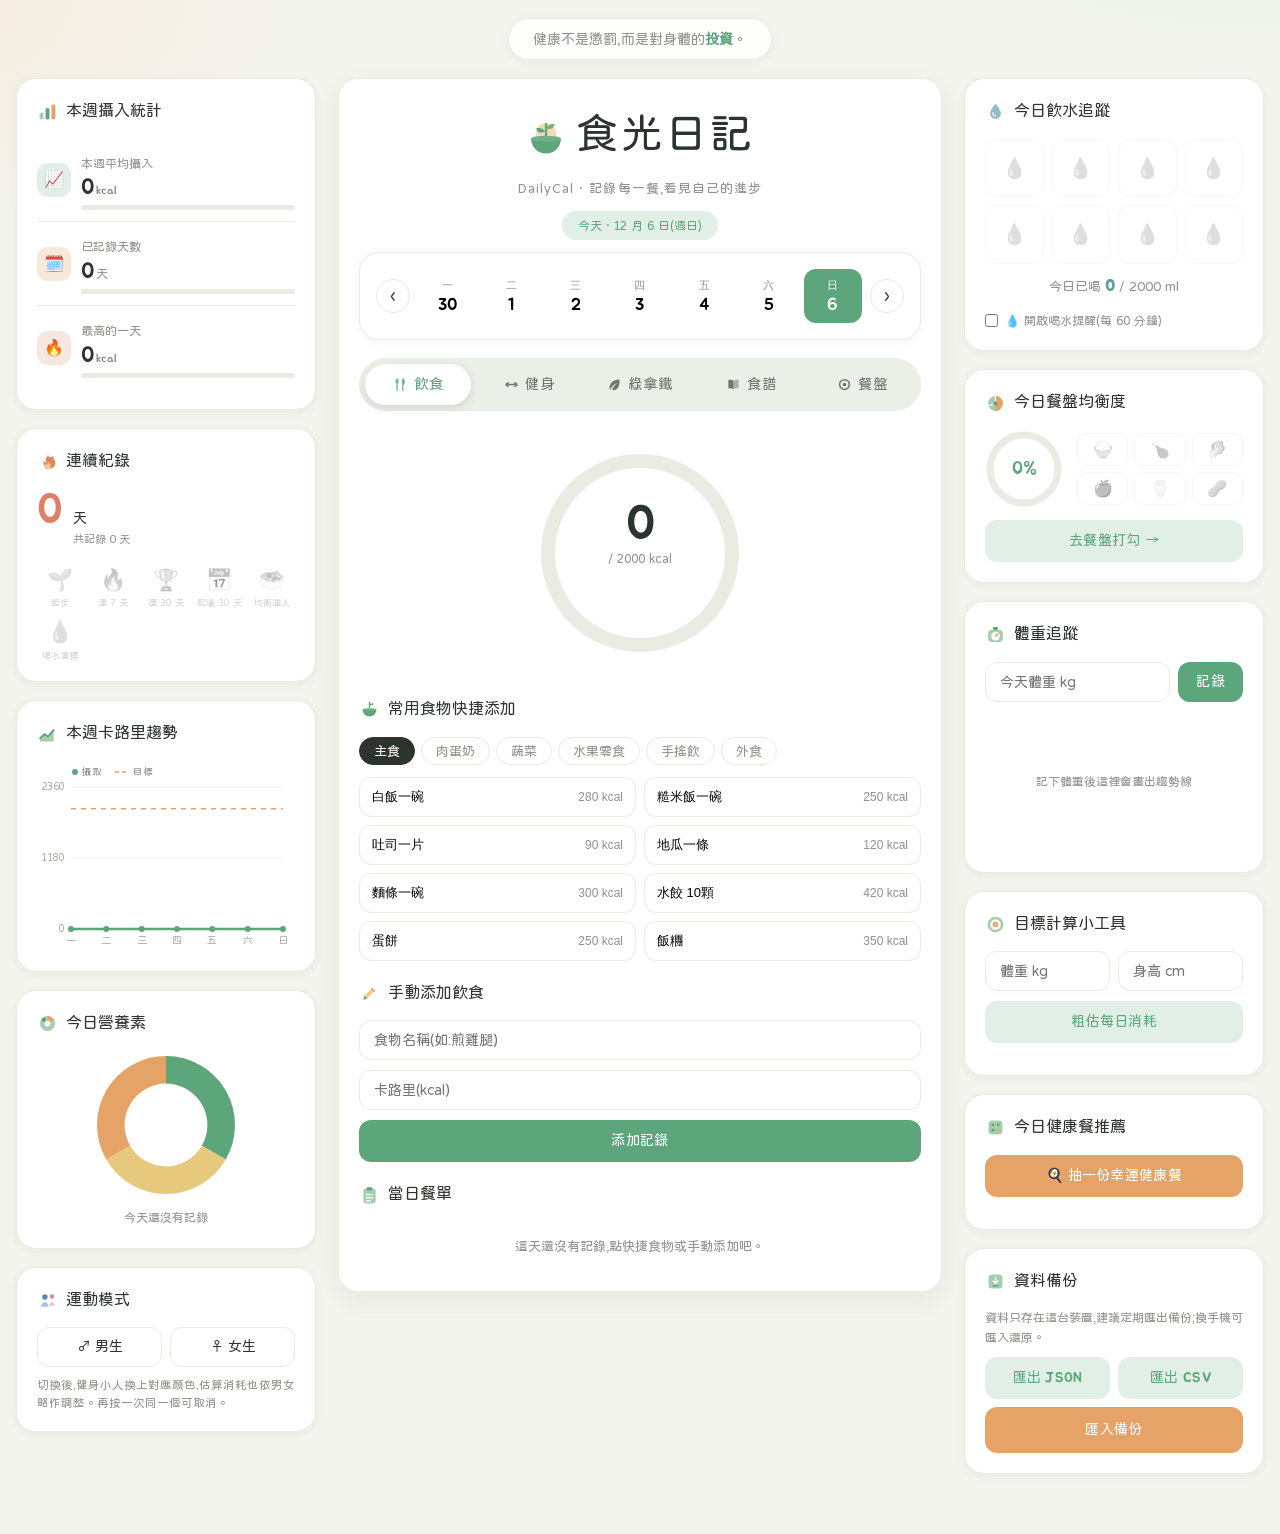
==== index.html @ 798e4b7e "Update index.html" ====
<!DOCTYPE html>
<html lang="zh-Hant">
<head>
<meta charset="UTF-8">
<meta name="viewport" content="width=device-width, initial-scale=1.0">
<title>食光日記 · DailyCal</title>
<meta name="theme-color" content="#5DA67C">
<meta name="apple-mobile-web-app-capable" content="yes">
<meta name="apple-mobile-web-app-status-bar-style" content="default">
<meta name="apple-mobile-web-app-title" content="食光日記">
<link rel="apple-touch-icon" id="touch-icon">
<link rel="manifest" id="manifest-link">
<link rel="preconnect" href="https://fonts.googleapis.com">
<link rel="preconnect" href="https://fonts.gstatic.com" crossorigin>
<link href="https://fonts.googleapis.com/css2?family=Jua&family=Huninn&display=swap" rel="stylesheet">
<style>
:root{
  --bg:#F3F4ED;
  --surface:#FFFFFF;
  --ink:#2C342E;
  --muted:#8C948B;
  --line:#E8ECE3;
  --primary:#5DA67C;
  --primary-soft:#E2EFE7;
  --accent:#E6A368;
  --accent-soft:#F7E9D7;
  --coral:#DC8068;
  --shadow:0 8px 26px rgba(44,52,46,.06);
  --shadow-sm:0 2px 10px rgba(44,52,46,.05);
  --radius:20px;
  --num:"Jua","Huninn",ui-rounded,"PingFang TC","Microsoft JhengHei Rounded","Microsoft JhengHei",system-ui,sans-serif;
  --sans:"Huninn","Jua",system-ui,-apple-system,"PingFang TC","Microsoft JhengHei",sans-serif;
}
*{box-sizing:border-box;margin:0;padding:0}
body{
  font-family:var(--sans);color:var(--ink);line-height:1.6;min-height:100vh;
  padding:78px 16px 60px;display:flex;justify-content:center;
  background:
    radial-gradient(900px 480px at 100% -12%, #E6F0E8 0%, transparent 55%),
    radial-gradient(700px 420px at -6% 0%, #F6ECDD 0%, transparent 52%),
    var(--bg);
}
.cute-quote-box{
  position:fixed;top:18px;left:50%;transform:translateX(-50%);z-index:100;white-space:nowrap;
  background:rgba(255,255,255,.85);backdrop-filter:blur(8px);border:1px solid var(--line);
  padding:9px 24px;border-radius:999px;font-size:14px;color:var(--muted);box-shadow:var(--shadow-sm);
}
.cute-quote-box b{color:var(--primary)}

.dashboard-wrapper{display:grid;grid-template-columns:300px minmax(0,1fr) 300px;gap:22px;width:100%;max-width:1380px;align-items:start}
.side-panel{display:flex;flex-direction:column;gap:18px}
.main-panel{min-width:0}
.container,.panel-card{background:var(--surface);border:1px solid var(--line);border-radius:var(--radius);padding:20px;box-shadow:var(--shadow-sm)}
.container{box-shadow:var(--shadow)}
.panel-card h3,.container h3{font-family:var(--num);font-size:16px;font-weight:400;color:var(--ink);display:flex;align-items:center;gap:8px;margin-bottom:14px}
.ico{display:inline-flex;width:21px;height:21px;flex:0 0 auto}
.ico svg{width:100%;height:100%;display:block}

/* nav */
.app-nav{display:flex;background:#EAEFE7;padding:6px;border-radius:999px;margin-bottom:18px;gap:5px}
.nav-btn{flex:1;border:none;padding:11px 4px;font-family:var(--num);font-size:14.5px;border-radius:999px;cursor:pointer;background:transparent;color:#6E776C;transition:.2s;display:flex;align-items:center;justify-content:center;gap:6px}
.nav-btn svg{width:15px;height:15px;flex:0 0 auto}
.nav-btn.active{background:var(--surface);color:var(--primary);box-shadow:0 3px 10px rgba(44,52,46,.12)}
.tab-pane{display:none}
.tab-pane.active{display:block;animation:pop .25s ease}

/* header */
.head{text-align:center;padding:4px 0 12px}
.head h1{font-family:var(--num);font-weight:400;font-size:42px;letter-spacing:.06em;color:var(--ink);display:flex;align-items:center;justify-content:center;gap:9px}
.head h1 .logo{width:42px;height:42px;flex:0 0 auto;margin-top:-2px}
.head .brand-sub{color:var(--muted);font-size:13px;letter-spacing:.08em;margin-top:8px}
.head .sel{display:inline-block;margin-top:12px;font-size:12px;color:var(--primary);background:var(--primary-soft);padding:5px 16px;border-radius:999px}

/* calendar */
.cal{display:flex;align-items:center;gap:8px}
.cal .arrow{width:34px;height:34px;border-radius:50%;border:1px solid var(--line);background:var(--surface);color:var(--ink);font-size:16px;cursor:pointer;display:grid;place-items:center;font-family:var(--num);transition:.15s}
.cal .arrow:hover{background:var(--primary-soft);border-color:var(--primary-soft)}
.cal-card{background:var(--surface);border:1px solid var(--line);border-radius:var(--radius);padding:16px;box-shadow:var(--shadow-sm);margin-bottom:18px}
.days{flex:1;display:grid;grid-template-columns:repeat(7,1fr);gap:6px}
.day{border:1px solid transparent;background:transparent;border-radius:12px;padding:8px 2px 7px;text-align:center;cursor:pointer;position:relative;transition:.15s}
.day:hover{background:var(--bg)}
.day .wk{font-size:11px;color:var(--muted)}
.day .dt{font-family:var(--num);font-size:17px;margin-top:1px}
.day.today .dt{color:var(--accent)}
.day.sel{background:var(--primary)}
.day.sel .wk,.day.sel .dt{color:#fff}
.day .dot{position:absolute;left:50%;bottom:4px;transform:translateX(-50%);width:4px;height:4px;border-radius:50%;background:var(--accent)}
.day.sel .dot{background:#fff}

/* ring */
.ring-card{display:flex;flex-direction:column;align-items:center;padding:14px 0}
.ring{position:relative;width:220px;height:220px}
.ring svg{transform:rotate(-90deg)}
.ring .track{fill:none;stroke:var(--line);stroke-width:14}
.ring .bar{fill:none;stroke:var(--primary);stroke-width:14;stroke-linecap:round;transition:stroke-dashoffset .7s cubic-bezier(.22,1,.36,1),stroke .4s}
.ring .center{position:absolute;inset:0;display:flex;flex-direction:column;align-items:center;justify-content:center}
.ring .num{font-family:var(--num);font-size:48px;line-height:1}
.ring .of{font-size:12px;color:var(--muted)}
.ring .over{font-size:12px;color:var(--coral);margin-top:3px;min-height:16px}

/* quick add */
.tabs{display:flex;gap:6px;margin-bottom:12px;flex-wrap:wrap}
.tab{border:1px solid var(--line);background:var(--surface);border-radius:999px;padding:6px 14px;font-size:13px;color:var(--muted);cursor:pointer;font-family:var(--sans);transition:.15s}
.tab.active{background:var(--ink);border-color:var(--ink);color:#fff}
.pool{display:grid;grid-template-columns:repeat(2,1fr);gap:8px}
.chip{border:1px solid var(--line);background:#fff;border-radius:12px;padding:10px 12px;text-align:left;cursor:pointer;display:flex;justify-content:space-between;align-items:center;transition:.15s}
.chip:hover{border-color:var(--primary);background:var(--primary-soft)}
.chip .nm{font-size:13px}
.chip .kc{font-size:12px;color:var(--muted)}

/* inputs / buttons */
.field{margin-bottom:10px}
input,.fancy-select{width:100%;border:1px solid var(--line);border-radius:12px;padding:11px 14px;font-size:14px;color:var(--ink);background:#fff;outline:none;font-family:var(--sans);transition:.15s}
input:focus,.fancy-select:focus{border-color:var(--primary);box-shadow:0 0 0 3px var(--primary-soft)}
.btn{width:100%;border:none;border-radius:12px;padding:12px;font-family:var(--num);font-size:14px;cursor:pointer;color:#fff;background:var(--primary);transition:.15s;letter-spacing:.02em}
.btn svg{width:15px;height:15px;vertical-align:-2px;margin-right:3px}
.btn:hover{filter:brightness(1.04)}
.btn:active{transform:translateY(1px)}
.btn.accent{background:var(--accent)}
.btn.ghost{background:var(--primary-soft);color:var(--primary)}

/* list */
.list{list-style:none;display:flex;flex-direction:column;gap:8px}
.list li{display:flex;align-items:center;gap:10px;background:#fff;border:1px solid var(--line);border-radius:12px;padding:10px 12px;animation:pop .25s ease}
.list .li-name{font-size:14px}
.list .li-cal{font-size:13px;color:var(--muted);margin-left:auto;font-family:var(--num)}
.list .del{border:none;background:none;color:#C7CEC6;cursor:pointer;font-size:18px;width:24px;height:24px;border-radius:6px;transition:.15s}
.list .del:hover{color:var(--coral);background:#F6E7E1}
.empty{color:var(--muted);font-size:13px;text-align:center;padding:14px 4px}

/* stats (lively) */
.stat{display:flex;align-items:center;gap:10px;padding:11px 0;border-bottom:1px solid var(--line)}
.stat:last-child{border-bottom:none}
.stat .stat-ic{width:34px;height:34px;border-radius:11px;display:grid;place-items:center;font-size:16px;flex:0 0 auto}
.stat .stat-body{flex:1;min-width:0}
.stat .t{font-size:12px;color:var(--muted)}
.stat .v{font-family:var(--num);font-size:22px;display:block;line-height:1.1}
.stat .v small{font-size:12px;color:var(--muted);margin-left:2px}
.stat .bar{height:5px;border-radius:999px;background:var(--line);margin-top:6px;overflow:hidden}
.stat .bar i{display:block;height:100%;width:0;border-radius:999px;transition:width .8s cubic-bezier(.22,1,.36,1)}
.chart-box{position:relative;height:190px}
.chart-box .cv{display:block}
.cv-empty{display:flex;align-items:center;justify-content:center;height:100%;color:var(--muted);font-size:12px;text-align:center;padding:0 10px}

/* water */
.water{display:grid;grid-template-columns:repeat(4,1fr);gap:8px;margin-bottom:10px}
.cup{position:relative;aspect-ratio:1;border:1px solid var(--line);border-radius:12px;background:#fff;display:grid;place-items:center;font-size:20px;cursor:pointer;filter:grayscale(1) opacity(.4);transition:.15s}
.cup.full{filter:none;background:#EAF4F4;border-color:#C8E0E0}
.water-status{font-size:13px;color:var(--muted);text-align:center}
.water-status b{font-family:var(--num);font-size:16px;color:#5FA0A0}

/* tools result */
.row2{display:grid;grid-template-columns:1fr 1fr;gap:8px;margin-bottom:10px}
.result{margin-top:12px;font-size:13px;color:var(--ink);background:var(--bg);border-radius:12px;padding:0;overflow:hidden;max-height:0;transition:max-height .3s ease,padding .3s ease;line-height:1.7}
.result.show{padding:13px 15px;max-height:320px}
.result .big{font-family:var(--num);font-size:24px;color:var(--primary)}
.result .sub{color:var(--muted);font-size:12px;margin:4px 0 10px}
.result .meal{font-family:var(--num);font-size:16px;margin-bottom:2px}

.toast{position:fixed;left:50%;bottom:24px;transform:translateX(-50%) translateY(20px);background:var(--ink);color:#fff;padding:11px 22px;border-radius:999px;font-size:13px;box-shadow:var(--shadow);opacity:0;pointer-events:none;transition:.3s;z-index:200}
.toast.show{opacity:1;transform:translateX(-50%) translateY(0)}

.sub-feature-card{padding:6px 4px}
.sub-feature-card>.f-head{text-align:center;margin-bottom:16px}
.feature-icon-wrapper{width:54px;height:54px;border-radius:16px;background:var(--primary-soft);display:grid;place-items:center;font-size:22px;margin:0 auto 12px;color:var(--primary)}
.feature-icon-wrapper svg{width:32px;height:32px;display:block}
.sub-feature-card h3{font-family:var(--num);font-size:18px;justify-content:center}
.sub-feature-card .desc{font-size:13px;color:var(--muted);margin:6px 0 0;line-height:1.6}
.select-group{text-align:left;margin-bottom:12px}
.select-group label{font-size:12px;color:var(--ink);display:block;margin-bottom:6px}

/* water splash */
.splash{position:absolute;left:50%;top:50%;pointer-events:none;z-index:5}
.splash .drop{position:absolute;left:0;top:0;width:7px;height:7px;border-radius:50% 50% 50% 0;background:#7FC4D6;transform:translate(-50%,-50%) rotate(45deg);animation:dropFly .55s ease-out forwards}
.splash .ripple{position:absolute;left:0;top:0;width:12px;height:12px;border:2px solid #9AD3E0;border-radius:50%;transform:translate(-50%,-50%);animation:rippleOut .5s ease-out forwards}
@keyframes dropFly{0%{opacity:1;transform:translate(-50%,-50%) translate(0,0) scale(1) rotate(45deg)}100%{opacity:0;transform:translate(-50%,-50%) translate(var(--dx),var(--dy)) scale(.3) rotate(45deg)}}
@keyframes rippleOut{0%{opacity:.85;transform:translate(-50%,-50%) scale(.4)}100%{opacity:0;transform:translate(-50%,-50%) scale(2.8)}}

/* recipe */
.recipe-detail{background:var(--bg);border-radius:14px;padding:14px 16px;margin-top:8px;text-align:left;animation:pop .25s ease}
.recipe-detail .r-top{display:flex;align-items:center;gap:12px;margin-bottom:6px}
.recipe-detail .r-emoji{font-size:30px}
.recipe-detail .r-name{font-family:var(--num);font-size:17px}
.recipe-detail .r-kcal{font-size:12px;color:var(--muted)}
.recipe-detail h4{font-size:12px;color:var(--muted);margin:12px 0 6px}
.recipe-detail ul.ing{list-style:none;display:flex;flex-wrap:wrap;gap:6px}
.recipe-detail ul.ing li{background:var(--surface);border:1px solid var(--line);border-radius:999px;padding:4px 11px;font-size:12px}
.recipe-detail ol{margin:0;padding-left:18px;font-size:13px;line-height:1.75}
.recipe-detail ol li{margin-bottom:2px}

/* healthy plate */
.plate-wrap{display:flex;flex-direction:column;align-items:center;gap:8px;margin:2px 0 16px}
.plate-svg{width:270px;max-width:82%;height:auto;filter:drop-shadow(0 8px 18px rgba(44,52,46,.1))}
.plate-svg .slice{stroke:#fff;stroke-width:2}
.plate-svg .slice-label{font-family:var(--sans);font-size:9px;fill:#fff;font-weight:700;text-anchor:middle}
.plate-side{display:flex;gap:10px;justify-content:center;flex-wrap:wrap}
.plate-side .ps{display:flex;align-items:center;gap:6px;background:var(--bg);border-radius:999px;padding:6px 14px;font-size:12px;color:var(--muted)}
.portion-grid{display:grid;grid-template-columns:repeat(2,1fr);gap:10px;margin-top:4px}
.portion{display:flex;gap:10px;align-items:flex-start;background:var(--surface);border:1px solid var(--line);border-radius:14px;padding:11px 12px;text-align:left}
.portion .pe{font-size:22px;flex:0 0 auto;line-height:1.2}
.portion .pn{font-family:var(--num);font-size:14px}
.portion .ph{font-size:12px;color:var(--muted);margin-top:1px}
.plate-check{margin-top:18px;background:var(--primary-soft);border-radius:16px;padding:16px}
.pc-head{display:flex;align-items:center;justify-content:space-between;margin-bottom:11px}
.pc-title{font-family:var(--num);font-size:15px;color:var(--ink)}
.pc-score{font-family:var(--num);font-size:14px;color:var(--primary)}
.pc-grid{display:flex;flex-wrap:wrap;gap:8px}
.pc-chip{border:1px solid var(--line);background:var(--surface);border-radius:999px;padding:7px 13px;font-size:13px;cursor:pointer;transition:.15s}
.pc-chip.on{background:var(--primary);border-color:var(--primary);color:#fff}
.pc-bar{height:8px;border-radius:999px;background:rgba(255,255,255,.65);margin-top:12px;overflow:hidden}
.pc-bar i{display:block;height:100%;width:0;background:var(--primary);border-radius:999px;transition:width .5s cubic-bezier(.22,1,.36,1)}
/* mini plate widget (right column) */
.mini-plate{display:flex;align-items:center;gap:14px}
.mini-ring{position:relative;width:78px;height:78px;flex:0 0 auto}
.mini-ring svg{transform:rotate(-90deg)}
.mp-track{fill:none;stroke:var(--line);stroke-width:7}
.mp-bar{fill:none;stroke:var(--primary);stroke-width:7;stroke-linecap:round;transition:stroke-dashoffset .5s cubic-bezier(.22,1,.36,1)}
.mp-center{position:absolute;inset:0;display:grid;place-items:center;font-family:var(--num);font-size:18px;color:var(--primary)}
.mini-dots{display:grid;grid-template-columns:repeat(3,1fr);gap:6px;flex:1}
.mp-dot{border:1px solid var(--line);background:var(--surface);border-radius:10px;padding:6px 0;font-size:16px;cursor:pointer;transition:.15s;filter:grayscale(1) opacity(.45);text-align:center}
.mp-dot.on{filter:none;background:var(--primary-soft);border-color:var(--primary-soft)}
.mp-dot:hover{border-color:var(--primary)}

/* streak / badges */
.streak-row{display:flex;align-items:baseline;gap:10px;margin-bottom:14px}
.streak-num{font-family:var(--num);font-size:42px;color:var(--coral);line-height:1}
.streak-label{font-size:14px;color:var(--ink)}
.streak-label small{display:block;font-size:11px;color:var(--muted);margin-top:2px}
.badges{display:flex;flex-wrap:wrap;gap:6px;justify-content:space-between}
.badge{display:flex;flex-direction:column;align-items:center;gap:2px;width:46px;text-align:center;filter:grayscale(1) opacity(.4);transition:.2s}
.badge.on{filter:none}
.badge .be{font-size:21px}
.badge .bl{font-size:9px;color:var(--muted);line-height:1.2}
/* macros + weight legends */
.macro-legend{font-size:12px;color:var(--muted);text-align:center;margin-top:8px}
.remind{display:flex;align-items:center;gap:7px;font-size:12px;color:var(--muted);margin-top:12px;cursor:pointer}
.remind input{width:auto;margin:0}
.weight-row{display:flex;gap:8px}
.weight-row input{flex:1}
/* backup */
.backup-note{font-size:12px;color:var(--muted);line-height:1.6;margin-bottom:10px}
.backup-btns{display:grid;grid-template-columns:1fr 1fr;gap:8px}

/* ===== blender ===== */
.blender-stage{display:flex;justify-content:center;margin:10px 0 24px}
.blender{width:172px;position:relative}
.blender-lid{width:108px;height:16px;background:linear-gradient(180deg,#6E8C78,#5E7A68);margin:0 auto;border-radius:9px 9px 0 0}
.blender-cup{width:124px;height:152px;background:linear-gradient(110deg,rgba(255,255,255,.5),rgba(231,237,232,.28) 40%);border:3px solid #AFC2B3;border-top:none;margin:0 auto;border-radius:6px 6px 22px 22px;position:relative;overflow:hidden;box-shadow:inset 0 0 14px rgba(255,255,255,.4)}
.juice-fluid{position:absolute;bottom:0;left:0;width:100%;height:0;background-color:#8BC34A;background-image:linear-gradient(180deg,rgba(255,255,255,.32),rgba(255,255,255,0) 34%);transition:height .6s cubic-bezier(.18,.89,.32,1.28),background-color .5s,filter .4s}
.fruits{position:absolute;inset:0;pointer-events:none}
.fly-fruit{position:absolute;left:50%;top:55%;font-size:25px;transform:translate(-50%,-50%);animation:flyAround .55s infinite linear;animation-delay:calc(var(--i)*.08s)}
.blender-blade{position:absolute;bottom:12px;left:50%;transform:translateX(-50%);width:60px;height:5px;background:#AEB6BD;border-radius:3px;box-shadow:0 -7px 0 -2px #C2C9CF,0 7px 0 -2px #C2C9CF}
.blender-base{width:146px;height:64px;background:linear-gradient(180deg,#B2C7B8,#94AC9A);margin:2px auto 0;border-radius:13px 13px 26px 26px;position:relative;box-shadow:0 7px 14px rgba(95,120,105,.28)}
.blender-btn{width:20px;height:20px;background:var(--coral);border-radius:50%;position:absolute;top:20px;left:50%;transform:translateX(-50%);border:3px solid #fff}
.blender.working{animation:blendShake .09s infinite alternate}
.blender.working .blender-blade{animation:spinBlade .08s infinite linear}
.blender.working .juice-fluid{animation:liquidWave .2s infinite alternate}
@keyframes blendShake{from{transform:translate(1.5px,1px) rotate(0)}to{transform:translate(-1.5px,-1px) rotate(.8deg)}}
@keyframes spinBlade{from{transform:translateX(-50%) rotate(0)}to{transform:translateX(-50%) rotate(360deg)}}
@keyframes liquidWave{from{border-radius:42% 58% 40% 60%/50%}to{border-radius:58% 42% 60% 40%/50%}}
@keyframes flyAround{0%{transform:translate(-50%,-50%) rotate(0)}25%{transform:translate(-130%,-55%) rotate(120deg)}50%{transform:translate(55%,5%) rotate(220deg)}75%{transform:translate(-25%,45%) rotate(300deg)}100%{transform:translate(-50%,-50%) rotate(360deg)}}

.blender.working .blender-cup{box-shadow:0 0 0 4px rgba(141,195,75,.22)}
.bubble{position:absolute;bottom:4px;width:9px;height:9px;background:rgba(255,255,255,.55);border-radius:50%;pointer-events:none;animation:bubbleUp .9s ease-in infinite}
@keyframes bubbleUp{0%{transform:translateY(0) scale(.5);opacity:0}30%{opacity:.9}100%{transform:translateY(-110px) scale(1);opacity:0}}
.cup-shine{position:absolute;top:0;left:14%;width:20px;height:100%;background:linear-gradient(120deg,rgba(255,255,255,.55),rgba(255,255,255,0));border-radius:0 0 40% 40%;transform:skewX(-8deg);pointer-events:none}
.finish-glow{position:absolute;left:50%;top:48%;width:92px;height:92px;transform:translate(-50%,-50%);border-radius:50%;background:radial-gradient(circle,rgba(141,195,75,.5),rgba(141,195,75,0) 68%);pointer-events:none;animation:finishGlow .9s ease-out forwards}
@keyframes finishGlow{0%{transform:translate(-50%,-50%) scale(.35);opacity:0}30%{opacity:1}100%{transform:translate(-50%,-50%) scale(1.9);opacity:0}}
.juice-fluid.settle{animation:juiceSettle .9s ease}
@keyframes juiceSettle{0%{filter:brightness(1)}40%{filter:brightness(1.16) saturate(1.1)}100%{filter:brightness(1)}}
/* served juice cup (after blending) */
.served-cup{display:none;position:relative;width:140px;margin:0 auto}
.sc-rim{width:110px;height:11px;margin:0 auto -3px;background:linear-gradient(180deg,#E2EAE3,#CBD7CD);border-radius:7px;position:relative;z-index:2}
.sc-glass{width:100px;height:140px;margin:0 auto;position:relative;border:3px solid #C2D0C4;border-top:none;border-radius:6px 6px 30px 30px;background:linear-gradient(110deg,rgba(255,255,255,.5),rgba(231,237,232,.22) 45%);overflow:hidden;box-shadow:inset 0 0 16px rgba(255,255,255,.45),0 8px 14px rgba(95,120,105,.12)}
.sc-juice{position:absolute;bottom:0;left:0;width:100%;height:0;background-color:#8BC34A;background-image:linear-gradient(180deg,rgba(255,255,255,.32),rgba(255,255,255,0) 32%);box-shadow:inset 0 5px 0 -2px rgba(255,255,255,.35);transition:height .75s cubic-bezier(.18,.89,.32,1.28)}
.sc-shine{position:absolute;top:0;left:16%;width:15px;height:100%;background:linear-gradient(120deg,rgba(255,255,255,.6),rgba(255,255,255,0));transform:skewX(-8deg);pointer-events:none;z-index:3}
.sc-shadow{width:104px;height:13px;margin:8px auto 0;background:radial-gradient(ellipse,rgba(95,120,105,.28),rgba(95,120,105,0) 70%);border-radius:50%}
.sc-foam{position:absolute;top:-3px;left:0;width:100%;height:7px;background:rgba(255,255,255,.4);border-radius:50%;filter:blur(.3px)}
.sc-foam::before,.sc-foam::after{content:"";position:absolute;top:-2px;background:rgba(255,255,255,.6);border-radius:50%}
.sc-foam::before{left:24%;width:5px;height:5px}
.sc-foam::after{right:28%;width:4px;height:4px}
.sc-drops{position:absolute;inset:0;pointer-events:none;z-index:2}
.sc-drops i{position:absolute;background:rgba(255,255,255,.42);border-radius:50% 50% 50% 50%/40% 40% 60% 60%;box-shadow:inset 0 -1px 1px rgba(255,255,255,.65),0 0 1px rgba(255,255,255,.4)}
.served-cup.pour-in{animation:cupRise .5s ease}
@keyframes cupRise{0%{transform:translateY(10px) scale(.95);opacity:0}100%{transform:translateY(0) scale(1);opacity:1}}
.sc-logo{position:absolute;left:50%;top:48%;transform:translate(-50%,-50%);width:32px;height:32px;opacity:.5;z-index:3;pointer-events:none}
.recipe-line{display:inline-block;font-size:13px;color:var(--ink);background:var(--primary-soft);border-radius:999px;padding:7px 14px;margin-bottom:10px;line-height:1.5}
/* 7-11 style smoothie machine */
.machine{position:relative;width:172px;margin:0 auto;padding-bottom:2px}
.m-head{height:34px;background:linear-gradient(180deg,#F4F6F2,#E5E9E3);border-radius:16px 16px 4px 4px;box-shadow:inset 0 2px 0 rgba(255,255,255,.85);position:relative}
.m-head::after{content:"";position:absolute;left:50%;bottom:7px;transform:translateX(-50%);width:48px;height:5px;background:#CFD6CE;border-radius:3px}
.m-cavity{position:relative;margin:0 12px;height:122px;background:linear-gradient(180deg,#DEE3DD,#CFD5CE);box-shadow:inset 0 6px 12px rgba(0,0,0,.12);display:flex;justify-content:center;align-items:flex-end;overflow:hidden}
.m-cup{width:90px;height:106px;margin-bottom:6px;position:relative;border:2px solid rgba(255,255,255,.7);border-top:none;border-radius:5px 5px 16px 16px;background:linear-gradient(110deg,rgba(255,255,255,.55),rgba(255,255,255,.18) 45%);overflow:hidden;box-shadow:inset 0 0 12px rgba(255,255,255,.4)}
.m-smoothie{position:absolute;bottom:0;left:0;width:100%;height:0;background-color:#9ec24f;background-image:linear-gradient(180deg,rgba(255,255,255,.3),rgba(255,255,255,0) 32%);transition:height .6s cubic-bezier(.18,.89,.32,1.28),background-color .5s}
.m-chunks{position:absolute;inset:0;transition:opacity .5s}
.chunk{position:absolute}
.chunk svg{width:100%;height:100%;display:block;filter:drop-shadow(0 1px 1.5px rgba(0,0,0,.14))}
.m-cup-shine{position:absolute;top:0;left:16%;width:14px;height:100%;background:linear-gradient(120deg,rgba(255,255,255,.55),rgba(255,255,255,0));transform:skewX(-8deg);pointer-events:none}
.m-arm{position:absolute;top:6px;left:50%;transform:translateX(-50%);z-index:4;transition:transform .45s cubic-bezier(.5,0,.5,1)}
.m-shaft{width:7px;height:28px;background:linear-gradient(90deg,#9aa3a9,#cdd4d8,#9aa3a9);border-radius:4px;margin:0 auto}
.m-blade{width:30px;height:4px;background:#AEB6BD;border-radius:3px;margin:-1px auto 0;box-shadow:0 -5px 0 -1px #C2C9CF,0 5px 0 -1px #C2C9CF}
.machine.running .m-arm{transform:translateX(-50%) translateY(38px)}
.machine.running .m-blade{animation:spinBlade .08s linear infinite}
.machine.running .m-cup{animation:cupJitter .09s infinite alternate}
.machine.running .chunk{animation:chunkShake .12s infinite alternate}
@keyframes cupJitter{from{transform:translate(1.4px,0)}to{transform:translate(-1.4px,0)}}
@keyframes chunkShake{from{transform:rotate(var(--r)) translateY(0)}to{transform:rotate(var(--r)) translateY(-3px)}}
.m-panel{display:flex;align-items:center;justify-content:center;gap:7px;margin:7px auto 0;width:74px;height:22px;background:linear-gradient(180deg,#EBEFE9,#DBE0DA);border-radius:8px;box-shadow:inset 0 1px 0 rgba(255,255,255,.7)}
.m-led{width:8px;height:8px;border-radius:50%;background:#C0C8C0;transition:.2s}
.machine.running .m-led{background:#5DA67C;box-shadow:0 0 7px #5DA67C}
.m-ok{font-family:var(--num);font-size:12px;color:#7E877E}

/* ===== fitness ===== */
.ex-grid{display:grid;grid-template-columns:repeat(3,1fr);gap:14px;margin-top:6px}
.ex-card{background:var(--surface);border:1px solid var(--line);border-radius:18px;padding:12px 8px;text-align:center;box-shadow:var(--shadow-sm)}
.ex-svg{width:90px;height:98px;margin:0 auto 4px;display:block;overflow:visible}
.fig2 polyline,.fig2 line{fill:none;stroke:var(--primary);stroke-width:6;stroke-linecap:round;stroke-linejoin:round}
.fig2 .head{fill:var(--primary-soft);stroke:var(--primary);stroke-width:5}
.ex-name{font-family:var(--num);font-size:14px}
.ex-target{font-size:11px;color:var(--muted);margin-top:1px}

/* timer */
.timer-card{margin-top:18px;text-align:center;background:var(--primary-soft);border-radius:18px;padding:18px;transition:background .35s}
.timer-card.work{background:#E3F0E6}
.timer-card.rest{background:#FBEEDD}
.timer-phase{font-size:12px;color:var(--muted);letter-spacing:.12em;font-weight:600}
.timer-disp{font-family:var(--num);font-size:42px;color:var(--primary);letter-spacing:.04em;line-height:1.1}
.timer-card.work .timer-disp{color:#3C8C5C}
.timer-card.rest .timer-disp{color:#CC8A3A}
.timer-now{font-family:var(--num);font-size:16px;color:var(--ink);margin-top:2px;min-height:22px}
.timer-rounds{display:flex;align-items:center;justify-content:center;gap:6px;margin-top:12px;font-size:12px;color:var(--muted)}
.rbtn{font-family:var(--num);width:30px;height:30px;border-radius:9px;border:1px solid var(--line);background:var(--surface);color:var(--ink);cursor:pointer;font-size:14px}
.rbtn.active{background:var(--primary);color:#fff;border-color:var(--primary)}
.timer-controls{display:grid;grid-template-columns:2fr 1fr;gap:8px;margin-top:12px}
.timer-progress{height:6px;border-radius:999px;background:rgba(0,0,0,.08);margin-top:13px;overflow:hidden}
.timer-bar{height:100%;width:0;background:var(--primary);border-radius:999px;transition:width .25s linear}
.timer-note{font-size:12px;color:var(--muted);margin-top:10px}
.ex-card{transition:transform .2s,box-shadow .2s,opacity .2s}
.ex-card.active{outline:2.5px solid var(--primary);outline-offset:1px;box-shadow:0 6px 16px rgba(93,166,124,.3);transform:translateY(-2px)}
.ex-card.rest-dim{opacity:.45}
.routine-chips{display:flex;flex-wrap:wrap;gap:8px;justify-content:center;margin:2px 0 12px}
.rchip{font-family:var(--num);font-size:13px;padding:7px 14px;border-radius:999px;border:1px solid var(--line);background:var(--surface);color:var(--muted);cursor:pointer}
.rchip.active{background:var(--primary);color:#fff;border-color:var(--primary)}
.ring .net{font-size:12px;color:var(--primary);margin-top:3px;min-height:16px;text-align:center;padding:0 8px}
.fit-log-card{margin-top:16px;background:var(--surface);border:1px solid var(--line);border-radius:18px;padding:16px}
.fit-goal{display:flex;align-items:center;gap:14px}
.fitring{position:relative;width:74px;height:74px;flex:0 0 auto}
.fitring svg{transform:rotate(-90deg)}
.fitring .ft{fill:none;stroke:var(--line);stroke-width:7}
.fitring .fb{fill:none;stroke:var(--primary);stroke-width:7;stroke-linecap:round;transition:stroke-dashoffset .7s cubic-bezier(.22,1,.36,1)}
.fitring .fc{position:absolute;inset:0;display:flex;align-items:center;justify-content:center;font-family:var(--num);font-size:18px;color:var(--primary)}
.fit-goal-txt{flex:1}
.fg-title{font-family:var(--num);font-size:14px}
.fg-sub{font-size:12.5px;color:var(--muted);margin-top:3px}
.fit-goal-edit{font-size:12px;color:var(--muted);margin-top:8px;display:flex;align-items:center;gap:5px;flex-wrap:wrap}
.gbtn{font-family:var(--num);width:26px;height:26px;border-radius:8px;border:1px solid var(--line);background:var(--surface);color:var(--ink);cursor:pointer;font-size:12.5px}
.gbtn.active{background:var(--primary);color:#fff;border-color:var(--primary)}
.fit-log-title{font-family:var(--num);font-size:13px;color:var(--muted);margin:14px 0 6px}
.fit-log{list-style:none;display:flex;flex-direction:column;gap:6px}
.fit-log li{display:flex;justify-content:space-between;gap:8px;font-size:12.5px;background:var(--primary-soft);border-radius:10px;padding:7px 11px}
.fit-log .fl-r{color:var(--muted);white-space:nowrap}
.fit-log .empty{justify-content:center;color:var(--muted);background:transparent;padding:10px}
.gender-f .fig2 polyline,.gender-f .fig2 line{stroke:#D98AA0}
.gender-f .fig2 .head{fill:#F7DCE4;stroke:#D98AA0}
.gender-m .fig2 polyline,.gender-m .fig2 line{stroke:#5B86C4}
.gender-m .fig2 .head{fill:#D7E4F5;stroke:#5B86C4}
.mode-row{display:flex;gap:8px}
.sexbtn{flex:1;font-family:var(--num);font-size:14px;padding:10px;border-radius:12px;border:1px solid var(--line);background:var(--surface);color:var(--ink);cursor:pointer}
.sexbtn.active{color:#fff;border-color:transparent}
.sexbtn.active[data-sex="m"]{background:#5B86C4}
.sexbtn.active[data-sex="f"]{background:#D98AA0}
.mode-note{font-size:11.5px;color:var(--muted);margin-top:9px;line-height:1.5}

@keyframes pop{from{opacity:0;transform:translateY(-4px)}to{opacity:1;transform:none}}
@media (max-width:1180px){
  body{padding:68px 12px 50px}
  .dashboard-wrapper{display:flex;flex-direction:column;max-width:560px}
  .main-panel{order:-1}
}
@media (max-width:560px){.ex-grid{grid-template-columns:repeat(2,1fr)}.portion-grid{grid-template-columns:1fr}.nav-btn{font-size:13.5px;padding:10px 2px;gap:0}.nav-btn svg{display:none}}
@media (prefers-reduced-motion:reduce){*{animation:none!important;transition:none!important}}
</style>
</head>
<body>
<div class="cute-quote-box">健康不是懲罰,而是對身體的<b>投資</b>。</div>

<div class="dashboard-wrapper">
  <aside class="side-panel">
    <div class="panel-card" id="p-stats">
      <h3><span class="ico"><svg viewBox="0 0 24 24"><rect x="3" y="13" width="4.5" height="8" rx="2" fill="#A7CDB0"/><rect x="9.75" y="8" width="4.5" height="13" rx="2" fill="#5DA67C"/><rect x="16.5" y="4" width="4.5" height="17" rx="2" fill="#E6A368"/></svg></span> 本週攝入統計</h3>
      <div class="stat">
        <span class="stat-ic" style="background:var(--primary-soft)">📈</span>
        <div class="stat-body"><span class="t">本週平均攝入</span><span class="v" id="s-avg">0<small>kcal</small></span><div class="bar"><i id="bar-avg" style="background:var(--primary)"></i></div></div>
      </div>
      <div class="stat">
        <span class="stat-ic" style="background:var(--accent-soft)">🗓️</span>
        <div class="stat-body"><span class="t">已記錄天數</span><span class="v" id="s-days">0<small>天</small></span><div class="bar"><i id="bar-days" style="background:var(--accent)"></i></div></div>
      </div>
      <div class="stat">
        <span class="stat-ic" style="background:#F6E7E1">🔥</span>
        <div class="stat-body"><span class="t">最高的一天</span><span class="v" id="s-max">0<small>kcal</small></span><div class="bar"><i id="bar-max" style="background:var(--coral)"></i></div></div>
      </div>
    </div>

    <div class="panel-card" id="p-streak">
      <h3><span class="ico"><svg viewBox="0 0 24 24"><path d="M12.5 2c1 3-1 4.3-2.2 6.2C9 11 11 13 11 13c-2.6 0-3.6-2-3.6-2-1 4 1.6 9 7.1 9 4 0 6.5-3 6.5-6.6 0-4-3-5.2-3-8.4 0 0-.9 2-2.4 2C12 7 12.8 4 12.5 2Z" fill="#E08A5B"/><path d="M12 21c2.4 0 3.8-1.6 3.8-3.6 0-2.3-1.9-3-2.6-4.9-1.2 1.6-2.1 2.2-2.1 3.6 0 0-1.1-.6-1.1-1.9-1 .9-1.5 2.2-1.5 3.2C8.4 19.5 9.8 21 12 21Z" fill="#F2C98E"/></svg></span> 連續紀錄</h3>
      <div class="streak-row"><span class="streak-num" id="streak-num">0</span><span class="streak-label">天<small id="streak-total">共記錄 0 天</small></span></div>
      <div class="badges" id="badges"></div>
    </div>

    <div class="panel-card" id="p-chart">
      <h3><span class="ico"><svg viewBox="0 0 24 24"><path d="M3.5 16.5l5-5 4 3 6.5-7.5V20h-15.5z" fill="#A7CDB0"/><path d="M3.5 16.5l5-5 4 3 6.5-7.5" fill="none" stroke="#5DA67C" stroke-width="2.2" stroke-linecap="round" stroke-linejoin="round"/></svg></span> 本週卡路里趨勢</h3>
      <div class="chart-box" id="cb-week"></div>
    </div>

    <div class="panel-card" id="p-macro">
      <h3><span class="ico"><svg viewBox="0 0 24 24"><circle cx="12" cy="12" r="8.5" fill="#A7CDB0"/><path d="M12 3.5a8.5 8.5 0 0 1 7.4 4.3L12 12Z" fill="#E6A368"/><path d="M12 12 4.7 8.6A8.5 8.5 0 0 1 9 4.2Z" fill="#5DA67C"/><circle cx="12" cy="12" r="3.4" fill="#FBFBF7"/></svg></span> 今日營養素</h3>
      <div class="chart-box" id="cb-macro" style="height:150px"></div>
      <div class="macro-legend" id="macro-legend">今天還沒有記錄</div>
    </div>

      <div class="panel-card" id="p-mode">
      <h3><span class="ico"><svg viewBox="0 0 24 24"><circle cx="9" cy="8" r="3.1" fill="#5B86C4"/><path d="M4.7 19c0-3 1.9-5 4.3-5s4.3 2 4.3 5Z" fill="#A9C2E6"/><circle cx="17" cy="7.4" r="2.5" fill="#D98AA0"/><path d="M13.8 18c0-2.4 1.4-4 3.2-4s3.2 1.6 3.2 4Z" fill="#EEC2CE"/></svg></span> 運動模式</h3>
      <div class="mode-row">
        <button class="sexbtn" data-sex="m">♂ 男生</button>
        <button class="sexbtn" data-sex="f">♀ 女生</button>
      </div>
      <p class="mode-note">切換後,健身小人換上對應顏色,估算消耗也依男女略作調整。再按一次同一個可取消。</p>
    </div>
</aside>

  <main class="main-panel">
    <div class="container">
      <header class="head">
        <h1 class="brand"><svg class="logo" viewBox="0 0 48 48" aria-hidden="true"><circle cx="24" cy="21" r="12" fill="#F5DBB8"/><rect x="22.7" y="9" width="2.6" height="18" rx="1.3" fill="#5DA67C"/><path d="M24 15C28 9 34 10 34 10 33 16 27 17.5 24 15Z" fill="#79B17A"/><path d="M23 18.5C18.5 13.5 13 15 13 15 13.5 20.5 19 21.5 23 18.5Z" fill="#5DA67C"/><path d="M7 27A17 17 0 0 0 41 27Z" fill="#5DA67C"/><ellipse cx="24" cy="27" rx="17" ry="3.4" fill="#6FB088"/></svg>食光日記</h1>
        <div class="brand-sub">DailyCal · 記錄每一餐,看見自己的進步</div>
        <div class="sel" id="sel-label">今天</div>
      </header>

      <section class="cal-card" id="p-cal">
        <div class="cal">
          <button class="arrow" id="prev-week">‹</button>
          <div class="days" id="days"></div>
          <button class="arrow" id="next-week">›</button>
        </div>
      </section>

      <nav class="app-nav">
        <button class="nav-btn active" onclick="switchMainTab('diet', this)"><svg viewBox="0 0 24 24" fill="currentColor"><path d="M8.2 2.5c.4 0 .7.3.7.7V8a2.2 2.2 0 0 1-1.5 2.1V21a.9.9 0 0 1-1.8 0V10.1A2.2 2.2 0 0 1 4.1 8V3.2a.7.7 0 0 1 1.4 0V7h.5V3.2a.7.7 0 0 1 1.4 0V7h.5V3.2c0-.4.2-.7.6-.7Z"/><path d="M15.6 2.5c2 0 3.1 2.6 3.1 5.6 0 2.2-.8 3.7-2.1 4.2V21a.9.9 0 0 1-1.8 0V3.4c0-.5.3-.9.8-.9Z"/></svg> 飲食</button>
        <button class="nav-btn" onclick="switchMainTab('fitness', this)"><svg viewBox="0 0 24 24" fill="currentColor"><rect x="2.4" y="9.5" width="2.6" height="5" rx="1.1"/><rect x="19" y="9.5" width="2.6" height="5" rx="1.1"/><rect x="5" y="7.8" width="2.6" height="8.4" rx="1.2"/><rect x="16.4" y="7.8" width="2.6" height="8.4" rx="1.2"/><rect x="7.4" y="10.8" width="9.2" height="2.4" rx="1.2"/></svg> 健身</button>
        <button class="nav-btn" onclick="switchMainTab('green', this)"><svg viewBox="0 0 24 24" fill="currentColor"><path d="M20 4C9 4 4 11 4 18c0 .8.1 1.5.3 2.2.6-.2 1.1-.6 1.5-1.2C7.2 15.8 10.6 11.4 17 9c-4.4 3-7.4 7-8.9 11.5.8.3 1.7.5 2.5.5 6 0 10-6 9.4-17Z"/></svg> 綠拿鐵</button>
        <button class="nav-btn" onclick="switchMainTab('recipe', this)"><svg viewBox="0 0 24 24" fill="currentColor"><path d="M12 6C10 4.6 7.2 4.1 4.7 4.3c-.5 0-.9.4-.9.9v12.1c0 .6.5 1 1.1.9 2.2-.2 5.3.3 7.1 1.7V6Z"/><path d="M12 6c2-1.4 4.8-1.9 7.3-1.7.5 0 .9.4.9.9v12.1c0 .6-.5 1-1.1.9-2.2-.2-5.3.3-7.1 1.7V6Z" opacity=".5"/></svg> 食譜</button>
        <button class="nav-btn" onclick="switchMainTab('plate', this)"><svg viewBox="0 0 24 24" fill="currentColor"><path d="M12 3a9 9 0 1 0 0 18 9 9 0 0 0 0-18Zm0 2.4A6.6 6.6 0 1 1 5.4 12 6.6 6.6 0 0 1 12 5.4Z"/><circle cx="12" cy="12" r="2.9"/></svg> 餐盤</button>
      </nav>

      <!-- DIET -->
      <div id="diet-tab" class="tab-pane active">
        <div class="ring-card" id="p-ring">
          <div class="ring">
            <svg viewBox="0 0 220 220" width="220" height="220">
              <circle class="track" cx="110" cy="110" r="92"></circle>
              <circle class="bar" id="ring-bar" cx="110" cy="110" r="92"></circle>
            </svg>
            <div class="center">
              <span class="num" id="ring-num">0</span>
              <span class="of" id="ring-of">/ 2000 kcal</span>
              <span class="over" id="ring-over"></span>
              <span class="net" id="ring-net"></span>
            </div>
          </div>
        </div>

        <div id="p-quick" style="margin-top:20px">
          <h3><span class="ico"><svg viewBox="0 0 24 24"><rect x="11.2" y="3" width="1.6" height="7.5" rx=".8" fill="#5DA67C"/><path d="M12 6.5c1.7-2.2 4.4-1.7 4.4-1.7 0 2.7-2.4 3.3-4.4 1.7Z" fill="#79B17A"/><path d="M4 12h16a8 8 0 0 1-16 0Z" fill="#5DA67C"/><ellipse cx="12" cy="12" rx="8" ry="1.5" fill="#79B17A"/></svg></span> 常用食物快捷添加</h3>
          <div class="tabs" id="tabs">
            <button class="tab active" data-cat="staple">主食</button>
            <button class="tab" data-cat="protein">肉蛋奶</button>
            <button class="tab" data-cat="veg">蔬菜</button>
            <button class="tab" data-cat="snack">水果零食</button>
            <button class="tab" data-cat="drink">手搖飲</button>
            <button class="tab" data-cat="waishi">外食</button>
          </div>
          <div class="pool" id="pool"></div>
        </div>

        <div id="p-manual" style="margin-top:20px">
          <h3><span class="ico"><svg viewBox="0 0 24 24"><path d="M5 19l1.3-4.3L15.5 5.5l3 3-9.2 9.2L5 19Z" fill="#F2C98E"/><path d="M14.5 6.5l3 3" stroke="#E6A368" stroke-width="1.6" stroke-linecap="round"/><path d="M5 19l1.3-4.3 3 3L5 19Z" fill="#5DA67C"/></svg></span> 手動添加飲食</h3>
          <div class="field"><input type="text" id="f-name" placeholder="食物名稱(如:煎雞腿)"></div>
          <div class="field"><input type="number" id="f-cal" placeholder="卡路里(kcal)" min="1"></div>
          <button class="btn" id="add-manual">添加記錄</button>
        </div>

        <div id="p-list" style="margin-top:20px">
          <h3><span class="ico"><svg viewBox="0 0 24 24"><rect x="5" y="4" width="14" height="17" rx="3.2" fill="#A7CDB0"/><rect x="8.6" y="2.6" width="6.8" height="3.6" rx="1.6" fill="#5DA67C"/><path d="M8.5 11h7M8.5 14.5h7M8.5 18h4.5" stroke="#FBFBF7" stroke-width="1.6" stroke-linecap="round"/></svg></span> 當日餐單</h3>
          <ul class="list" id="list"></ul>
        </div>
      </div>

      <!-- FITNESS -->
      <div id="fitness-tab" class="tab-pane">
        <div class="sub-feature-card">
          <div class="f-head">
            <div class="feature-icon-wrapper"><svg viewBox="0 0 24 24"><rect x="3" y="9.5" width="3" height="5" rx="1.3" fill="#5DA67C"/><rect x="18" y="9.5" width="3" height="5" rx="1.3" fill="#5DA67C"/><rect x="5.5" y="7.5" width="3.2" height="9" rx="1.5" fill="#E6A368"/><rect x="15.3" y="7.5" width="3.2" height="9" rx="1.5" fill="#E6A368"/><rect x="8.5" y="10.7" width="7" height="2.6" rx="1.3" fill="#79B17A"/></svg></div>
            <h3>居家燃脂・基礎動作</h3>
            <p class="desc">跟著下面的小人示範做。按開始後,計時器會自動帶你輪流完成每個動作,並標示「現在做哪個」、安排休息與進度,結束還會估算消耗熱量。</p>
          </div>

          <div class="routine-chips" id="routine-chips">
            <button class="rchip active" data-rt="0">全身燃脂</button>
            <button class="rchip" data-rt="1">核心強化</button>
            <button class="rchip" data-rt="2">臀腿雕塑</button>
            <button class="rchip" data-rt="3">伸展放鬆</button>
          </div>
          <div class="ex-grid" id="ex-grid"></div>

          <div class="timer-card" id="timer-card">
            <div class="timer-phase" id="timer-phase">準備開始</div>
            <div class="timer-disp" id="timer-disp">00:30</div>
            <div class="timer-now" id="timer-now">按下開始,跟著動作做</div>
            <div class="timer-rounds">
              <span>輪數</span>
              <button class="rbtn" data-r="3">3</button>
              <button class="rbtn active" data-r="4">4</button>
              <button class="rbtn" data-r="5">5</button>
            </div>
            <div class="timer-controls">
              <button class="btn accent" id="timer-toggle">▶ 開始訓練</button>
              <button class="btn ghost" id="timer-reset">重設</button>
            </div>
            <div class="timer-progress"><div class="timer-bar" id="timer-bar"></div></div>
            <p class="timer-note" id="timer-note">每動作 30 秒、休息 15 秒,共 4 輪 ≈ 18 分鐘</p>
          </div>
          <div class="fit-log-card">
            <div class="fit-goal">
              <div class="fitring">
                <svg viewBox="0 0 74 74"><circle class="ft" cx="37" cy="37" r="32"/><circle class="fb" id="fit-ring-bar" cx="37" cy="37" r="32"/></svg>
                <div class="fc"><b id="fit-ring-pct">0</b></div>
              </div>
              <div class="fit-goal-txt">
                <div class="fg-title">本週運動目標</div>
                <div class="fg-sub">已完成 <b id="fit-week-count">0</b> / <span id="fit-goal-n">4</span> 次 · 消耗 <b id="fit-week-kcal">0</b> kcal</div>
                <div class="fit-goal-edit">每週目標
                  <button class="gbtn" data-g="3">3</button>
                  <button class="gbtn active" data-g="4">4</button>
                  <button class="gbtn" data-g="5">5</button> 次
                </div>
              </div>
            </div>
            <div class="fit-log-title">最近訓練</div>
            <ul class="fit-log" id="fit-log"></ul>
          </div>
        </div>
      </div>

      <!-- GREEN LATTE -->
      <div id="green-tab" class="tab-pane">
        <div class="sub-feature-card">
          <div class="f-head">
            <div class="feature-icon-wrapper"><svg viewBox="0 0 24 24"><rect x="13.4" y="2.8" width="2" height="9" rx="1" transform="rotate(20 14.4 7)" fill="#E6A368"/><path d="M11 6.6C8.9 4 5.3 4.7 5.3 4.7 5.6 8 8.5 8.8 11 6.6Z" fill="#79B17A"/><path d="M6.8 7.5h10.4l-1.3 13.1a1.7 1.7 0 0 1-1.7 1.5h-4.4a1.7 1.7 0 0 1-1.7-1.5L6.8 7.5Z" fill="#A7CDB0"/><path d="M7.2 11h9.6l-1 9.6a1.7 1.7 0 0 1-1.7 1.5h-4.2a1.7 1.7 0 0 1-1.7-1.5L7.2 11Z" fill="#5DA67C"/></svg></div>
            <h3>綠拿鐵熱量計算機</h3>
            <p class="desc">選好食材,放進冰沙機按 OK 現打成冰沙,算出這杯的總熱量。</p>
          </div>

          <div class="blender-stage">
            <div class="machine" id="smoothie-machine">
              <div class="m-head"></div>
              <div class="m-arm" id="m-arm"><div class="m-shaft"></div><div class="m-blade"></div></div>
              <div class="m-cavity">
                <div class="m-cup">
                  <div class="m-smoothie" id="m-smoothie"></div>
                  <div class="m-chunks" id="m-chunks"></div>
                  <div class="m-cup-shine"></div>
                </div>
              </div>
              <div class="m-panel"><span class="m-led" id="m-led"></span><span class="m-ok">OK</span></div>
            </div>
            <div class="served-cup" id="served-cup">
              <div class="sc-rim"></div>
              <div class="sc-glass"><div class="sc-juice" id="sc-juice"><div class="sc-foam"></div></div><div class="sc-drops"><i style="left:22%;top:40%;width:6px;height:8px"></i><i style="left:70%;top:32%;width:5px;height:7px"></i><i style="left:58%;top:56%;width:7px;height:9px"></i><i style="left:30%;top:64%;width:5px;height:6px"></i><i style="left:78%;top:70%;width:4px;height:6px"></i></div><div class="sc-shine"></div><svg class="sc-logo" viewBox="0 0 48 48"><rect x="22.7" y="14" width="2.6" height="16" rx="1.3" fill="#fff"/><path d="M24 19C28 13 34 14 34 14 33 20 27 21.5 24 19Z" fill="#fff"/><path d="M23 22.5C18.5 17.5 13 19 13 19 13.5 24.5 19 25.5 23 22.5Z" fill="#fff"/></svg></div>
              <div class="sc-shadow"></div>
            </div>
          </div>

          <div class="select-group">
            <label>🥬 蔬菜基底</label>
            <select id="green-veg" class="fancy-select">
              <option value="35" data-color="#4F7C3A" data-icon="leaf">有機菠菜 (35 kcal)</option>
              <option value="40" data-color="#5A8B3E" data-icon="leaf">嫩地瓜葉 (40 kcal)</option>
              <option value="30" data-color="#6FA84B" data-icon="leaf">青江菜 (30 kcal)</option>
              <option value="45" data-color="#3E6B33" data-icon="leaf">羽衣甘藍 (45 kcal)</option>
              <option value="30" data-color="#62994A" data-icon="leaf">日本小松菜 (30 kcal)</option>
              <option value="15" data-color="#8FBF6A" data-icon="celery">西洋芹 (15 kcal)</option>
              <option value="15" data-color="#9CCB6E" data-icon="cucumber">小黃瓜 (15 kcal)</option>
              <option value="43" data-color="#9C3D5A" data-icon="beet">甜菜根 (43 kcal)</option>
            </select>
          </div>
          <div class="select-group">
            <label>🍎 水果風味</label>
            <select id="green-fruit" class="fancy-select">
              <option value="90" data-color="#E2C84B" data-emoji="🍎" data-icon="apple">富士蘋果 (90 kcal)</option>
              <option value="100" data-color="#F2D86B" data-emoji="🍌" data-icon="banana">熟香蕉 (100 kcal)</option>
              <option value="60" data-color="#BFD98A" data-emoji="🫒" data-icon="guava">台灣芭樂 (60 kcal)</option>
              <option value="60" data-color="#8FB84A" data-emoji="🥝" data-icon="kiwi">奇異果 (60 kcal)</option>
              <option value="80" data-color="#F0C84A" data-emoji="🍍" data-icon="pineapple">鳳梨 (80 kcal)</option>
              <option value="70" data-color="#6B5B95" data-emoji="🫐" data-icon="blueberry">藍莓 (70 kcal)</option>
              <option value="70" data-color="#C44D7A" data-emoji="🐉" data-icon="dragonfruit">火龍果 (70 kcal)</option>
              <option value="62" data-color="#F0A741" data-emoji="🍊" data-icon="orange">柳橙 (62 kcal)</option>
              <option value="100" data-color="#F2B33D" data-emoji="🥭" data-icon="mango">芒果 (100 kcal)</option>
              <option value="160" data-color="#A9C46A" data-emoji="🥑" data-icon="avocado">酪梨 (160 kcal)</option>
            </select>
          </div>
          <div class="select-group">
            <label>🥛 液體調和</label>
            <select id="green-liquid" class="fancy-select">
              <option value="130" data-color="#F2EAD6">高纖無糖豆漿 (130 kcal)</option>
              <option value="180" data-color="#FBF7EE">低脂鮮乳 (180 kcal)</option>
              <option value="0" data-color="#EAF6F2">純淨水/椰子水 (0 kcal)</option>
              <option value="60" data-color="#F0E6D2">無糖杏仁奶 (60 kcal)</option>
              <option value="120" data-color="#EFE2C9">燕麥奶 (120 kcal)</option>
              <option value="150" data-color="#FBFAF4">無糖優格 (150 kcal)</option>
            </select>
          </div>
          <button class="btn" onclick="calculateGreenSmoothie()"><svg viewBox="0 0 24 24" fill="currentColor"><path d="M6.5 7h11l-1.2 12.2a2 2 0 0 1-2 1.8h-3.6a2 2 0 0 1-2-1.8L6.5 7Z"/><rect x="5.5" y="4.5" width="13" height="2.6" rx="1.3"/></svg> 放入機器・按 OK 現打冰沙!</button>
          <div id="green-result" class="result"></div>
        </div>
      </div>

      <!-- RECIPE -->
      <div id="recipe-tab" class="tab-pane">
        <div class="sub-feature-card">
          <div class="f-head">
            <div class="feature-icon-wrapper"><svg viewBox="0 0 24 24"><rect x="17.5" y="11.6" width="6" height="2.8" rx="1.4" fill="#5DA67C"/><ellipse cx="11" cy="13" rx="7.8" ry="6.8" fill="#A7CDB0"/><ellipse cx="11" cy="13" rx="5.4" ry="4.6" fill="#FBFBF7"/><circle cx="11" cy="13" r="2.4" fill="#E6A368"/></svg></div>
            <h3>健康烹飪食譜</h3>
            <p class="desc">從下拉選單挑一道菜,看食材與做法,一鍵把熱量加入今日餐單。</p>
          </div>
          <div class="select-group">
            <label>🍽️ 選擇食譜</label>
            <select id="recipe-select" class="fancy-select"></select>
          </div>
          <div id="recipe-card"></div>
        </div>
      </div>

      <!-- PLATE -->
      <div id="plate-tab" class="tab-pane">
        <div class="sub-feature-card">
          <div class="f-head">
            <div class="feature-icon-wrapper"><svg viewBox="0 0 24 24"><circle cx="12" cy="12" r="9" fill="#A7CDB0"/><path d="M12 3a9 9 0 0 1 0 18Z" fill="#E6A368"/><path d="M12 3v9M12 12 4.1 14.5" stroke="#FBFBF7" stroke-width="1.5" stroke-linecap="round"/><circle cx="12" cy="12" r="2.6" fill="#5DA67C"/></svg></div>
            <h3>我的健康餐盤</h3>
            <p class="desc">一餐這樣配最均衡:半盤蔬菜水果、¼ 全榖雜糧、¼ 豆魚蛋肉,搭一杯奶與一茶匙堅果。用「手」就能抓份量。</p>
          </div>

          <div class="plate-wrap">
            <svg class="plate-svg" viewBox="0 0 220 220">
              <circle cx="110" cy="110" r="100" fill="#fff" stroke="#E8ECE3" stroke-width="6"/>
              <path class="slice" d="M110,110 L110,18 A92,92 0 0 1 197.5,138.4 Z" fill="#79B17A"/>
              <path class="slice" d="M110,110 L197.5,138.4 A92,92 0 0 1 110,202 Z" fill="#E89B7B"/>
              <path class="slice" d="M110,110 L110,202 A92,92 0 0 1 18,110 Z" fill="#E7C97D"/>
              <path class="slice" d="M110,110 L18,110 A92,92 0 0 1 110,18 Z" fill="#C98E6E"/>
              <text x="152" y="74" font-size="16" text-anchor="middle">🥬</text>
              <text class="slice-label" x="152" y="90">蔬菜</text>
              <text x="140" y="146" font-size="16" text-anchor="middle">🍎</text>
              <text class="slice-label" x="140" y="162">水果</text>
              <text x="72" y="141" font-size="16" text-anchor="middle">🍚</text>
              <text class="slice-label" x="72" y="157">全榖雜糧</text>
              <text x="72" y="67" font-size="16" text-anchor="middle">🍗</text>
              <text class="slice-label" x="72" y="83">豆魚蛋肉</text>
            </svg>
            <div class="plate-side">
              <span class="ps">🥛 一杯乳品</span>
              <span class="ps">🥜 一茶匙堅果好油</span>
            </div>
          </div>

          <div class="portion-grid">
            <div class="portion"><span class="pe">🍚</span><div><div class="pn">全榖雜糧</div><div class="ph">跟蔬菜一樣多</div></div></div>
            <div class="portion"><span class="pe">🍗</span><div><div class="pn">豆魚蛋肉</div><div class="ph">一個掌心大、約手掌厚</div></div></div>
            <div class="portion"><span class="pe">🥬</span><div><div class="pn">蔬菜</div><div class="ph">比水果多一點,煮熟約 1 拳頭</div></div></div>
            <div class="portion"><span class="pe">🍎</span><div><div class="pn">水果</div><div class="ph">一個拳頭大</div></div></div>
            <div class="portion"><span class="pe">🥛</span><div><div class="pn">乳品</div><div class="ph">早晚各一杯(約 240ml)</div></div></div>
            <div class="portion"><span class="pe">🥜</span><div><div class="pn">堅果好油</div><div class="ph">一茶匙(約大拇指節)</div></div></div>
          </div>

          <div class="plate-check">
            <div class="pc-head">
              <span class="pc-title">今天均衡了嗎?</span>
              <span class="pc-score" id="pc-score">0/6 · 0%</span>
            </div>
            <div class="pc-grid" id="pc-grid"></div>
            <div class="pc-bar"><i id="pc-bar-i"></i></div>
          </div>
        </div>
      </div>
    </div>
  </main>

  <aside class="side-panel side-right">
    <div class="panel-card" id="p-water">
      <h3><span class="ico"><svg viewBox="0 0 24 24"><path d="M12 3c4.2 5.2 6.2 8.3 6.2 11.2a6.2 6.2 0 0 1-12.4 0C5.8 11.3 7.8 8.2 12 3Z" fill="#8FBEC4"/><path d="M9 13.4c0 2 1.4 3.4 3 3.7" fill="none" stroke="#E8F1F2" stroke-width="1.6" stroke-linecap="round"/></svg></span> 今日飲水追蹤</h3>
      <div class="water" id="water"></div>
      <div class="water-status">今日已喝 <b id="water-ml">0</b> / 2000 ml</div>
      <label class="remind"><input type="checkbox" id="remind-toggle"> 💧 開啟喝水提醒(每 60 分鐘)</label>
    </div>
    <div class="panel-card" id="p-plate-mini">
      <h3><span class="ico"><svg viewBox="0 0 24 24"><circle cx="12" cy="12" r="8.5" fill="#A7CDB0"/><path d="M12 3.5a8.5 8.5 0 0 1 0 17Z" fill="#E6A368"/><path d="M12 3.6V12M12 12 4.6 14.2" stroke="#FBFBF7" stroke-width="1.4" stroke-linecap="round"/><circle cx="12" cy="12" r="2.4" fill="#5DA67C"/></svg></span> 今日餐盤均衡度</h3>
      <div class="mini-plate">
        <div class="mini-ring">
          <svg viewBox="0 0 78 78"><circle class="mp-track" cx="39" cy="39" r="34"></circle><circle class="mp-bar" id="mp-bar" cx="39" cy="39" r="34"></circle></svg>
          <div class="mp-center" id="mp-pct">0%</div>
        </div>
        <div class="mini-dots" id="mp-dots"></div>
      </div>
      <button class="btn ghost" id="mp-goto" style="margin-top:12px">去餐盤打勾 →</button>
    </div>

    <div class="panel-card" id="p-weight">
      <h3><span class="ico"><svg viewBox="0 0 24 24"><rect x="3.5" y="6.5" width="17" height="14" rx="4.5" fill="#A7CDB0"/><rect x="9" y="3.5" width="6" height="3.4" rx="1.7" fill="#5DA67C"/><circle cx="12" cy="13.8" r="5" fill="#FBFBF7"/><path d="M12 13.8l2.7-2.3" stroke="#E6A368" stroke-width="1.7" stroke-linecap="round"/></svg></span> 體重追蹤</h3>
      <div class="weight-row">
        <input type="number" id="w-input" placeholder="今天體重 kg" step="0.1" min="1">
        <button class="btn" id="w-save" style="width:auto;padding:11px 18px">記錄</button>
      </div>
      <div class="chart-box" id="cb-weight" style="height:140px;margin-top:10px"></div>
    </div>

    <div class="panel-card" id="p-tdee">
      <h3><span class="ico"><svg viewBox="0 0 24 24"><circle cx="12" cy="12" r="9" fill="#A7CDB0"/><circle cx="12" cy="12" r="6" fill="#FBFBF7"/><circle cx="12" cy="12" r="3.2" fill="#E6A368"/><circle cx="12" cy="12" r="1" fill="#fff"/></svg></span> 目標計算小工具</h3>
      <div class="row2">
        <input type="number" id="t-weight" placeholder="體重 kg" min="1">
        <input type="number" id="t-height" placeholder="身高 cm" min="1">
      </div>
      <button class="btn ghost" id="calc-tdee">粗估每日消耗</button>
      <div class="result" id="tdee-result"></div>
    </div>

    <div class="panel-card" id="p-lucky">
      <h3><span class="ico"><svg viewBox="0 0 24 24"><rect x="4" y="4" width="16" height="16" rx="4.5" fill="#A7CDB0"/><circle cx="9" cy="9" r="1.6" fill="#5DA67C"/><circle cx="15" cy="9" r="1.6" fill="#5DA67C"/><circle cx="9" cy="15" r="1.6" fill="#5DA67C"/><circle cx="15" cy="15" r="1.6" fill="#E6A368"/></svg></span> 今日健康餐推薦</h3>
      <button class="btn accent" id="lucky-btn">🍳 抽一份幸運健康餐</button>
      <div class="result" id="lucky-result"></div>
    </div>

    <div class="panel-card" id="p-backup">
      <h3><span class="ico"><svg viewBox="0 0 24 24"><rect x="4" y="4" width="16" height="16" rx="4" fill="#A7CDB0"/><path d="M12 8v6m0 0-2.6-2.6M12 14l2.6-2.6" stroke="#FBFBF7" stroke-width="1.8" stroke-linecap="round" stroke-linejoin="round"/><rect x="8.4" y="16.4" width="7.2" height="1.7" rx=".85" fill="#5DA67C"/></svg></span> 資料備份</h3>
      <p class="backup-note">資料只存在這台裝置,建議定期匯出備份;換手機可匯入還原。</p>
      <div class="backup-btns">
        <button class="btn ghost" id="exp-json">匯出 JSON</button>
        <button class="btn ghost" id="exp-csv">匯出 CSV</button>
      </div>
      <label class="btn accent" for="import-file" style="margin-top:8px;display:block;text-align:center">匯入備份<input type="file" id="import-file" accept="application/json" hidden></label>
    </div>
  </aside>
</div>

<div class="toast" id="toast"></div>

<script>
(function(){
  "use strict";
  const KEY="dailycal_v1";
  const WEEKDAYS=["一","二","三","四","五","六","日"];
  const FOODS={
    staple:[["白飯一碗",280,5,62,0.5],["糙米飯一碗",250,5,52,2],["吐司一片",90,3,15,1.5],["地瓜一條",120,2,28,0.2],["麵條一碗",300,10,58,3],["水餃 10顆",420,18,45,18],["蛋餅",250,9,25,12],["飯糰",350,8,60,8]],
    protein:[["煎雞腿",250,22,0,18],["滷雞腿",230,23,2,14],["水煮蛋",75,6,0.5,5],["荷包蛋",110,7,0.5,9],["鮭魚一片",200,22,0,12],["雞胸肉",165,31,0,3.6],["牛奶一杯",130,8,12,5],["無糖豆漿",80,7,3,4]],
    veg:[["燙青菜",50,3,6,1],["生菜沙拉",60,2,5,3],["番茄",30,1.5,6,0.3],["花椰菜",40,3,7,0.4],["玉米一根",90,3,19,1.2],["菇類",35,3,5,0.4],["海帶",25,1.5,5,0.2],["味噌湯",60,4,6,2]],
    snack:[["蘋果",95,0.5,25,0.3],["香蕉",105,1.3,27,0.4],["芭樂",70,2.6,14,1],["珍珠奶茶",500,6,90,12],["洋芋片(小)",150,2,15,10],["黑巧克力",150,2,15,10],["餅乾兩片",100,1.5,14,4.5],["無糖優格",90,9,12,1]],
    drink:[["珍珠奶茶(全糖)",550,6,95,14],["微糖珍奶",430,6,72,12],["黑糖珍珠鮮奶",520,9,76,16],["鮮奶茶(無糖)",200,7,16,11],["紅茶拿鐵",300,7,40,12],["芋頭鮮奶",470,8,72,15],["奶蓋綠茶",330,4,46,14],["四季春(無糖)",10,0,2,0],["多多綠",260,1,64,0],["檸檬綠茶",185,0,46,0],["百香果綠茶",215,0,53,0],["冬瓜茶",235,0,59,0],["仙草凍奶茶",400,6,72,10],["抹茶拿鐵",350,8,48,13],["波霸奶茶",580,6,100,15],["布丁奶茶",520,7,85,15],["梅子綠茶",210,0,52,0],["阿華田巧克力",430,8,70,12],["鮮百香QQ綠",285,0,70,0],["燕麥奶茶",420,8,64,13],["椰果奶茶",450,6,78,12],["蜂蜜檸檬",200,0,50,0],["烏龍鮮奶茶",280,7,30,13],["冰淇淋紅茶",330,4,58,9]],
    waishi:[["滷肉飯",480,14,60,18],["雞腿便當",800,35,90,30],["排骨便當",850,30,95,35],["牛肉麵",650,35,70,22],["炸雞排",550,28,35,32],["鹽酥雞(一份)",500,25,30,30],["蚵仔煎",450,14,50,20],["大腸麵線",350,12,55,8],["滷味(一份)",400,25,30,18],["臭豆腐",420,14,38,24],["肉圓",420,10,55,16],["控肉飯",600,18,65,28],["鹹水雞(一份)",300,28,12,14],["陽春麵",350,10,60,7],["乾麵",420,12,62,12],["餛飩湯",200,12,18,8],["蔥油餅",350,6,40,18],["胡椒餅",380,14,38,18],["燒餅油條",450,11,48,23],["關東煮(3樣)",200,12,20,7],["蝦仁炒飯",650,18,85,22],["麻辣燙(一份)",500,22,40,26],["鍋貼 10顆",520,18,48,28],["小籠包 8顆",480,18,46,24]]
  };
  const LUCKY=[
    {m:"雞胸肉 + 糙米飯 + 燙青菜",c:480},{m:"鮭魚 + 地瓜 + 花椰菜",c:520},
    {m:"滷雞腿 + 白飯 + 生菜沙拉",c:600},{m:"無糖豆漿 + 全麥吐司 + 水煮蛋",c:360},
    {m:"番茄牛肉湯 + 糙米飯",c:540},{m:"希臘優格 + 香蕉 + 堅果",c:340}
  ];

  let data=load();
  let selected=new Date();
  let weekStart=startOfWeek(new Date());
  let curCat="staple";
  const $=id=>document.getElementById(id);

  function load(){
    try{const raw=localStorage.getItem(KEY);
      if(raw){const d=JSON.parse(raw);d.records=d.records||{};d.water=d.water||{};d.goal=d.goal||2000;d.plate=d.plate||{};d.weights=d.weights||{};d.settings=d.settings||{};d.workouts=d.workouts||[];d.fitGoal=d.fitGoal||4;return d;}
    }catch(e){}
    return {records:{},water:{},goal:2000,weight:"",height:"",plate:{},weights:{},settings:{},workouts:[],fitGoal:4};
  }
  function save(){try{localStorage.setItem(KEY,JSON.stringify(data));}catch(e){}}

  function key(d){return d.getFullYear()+"-"+String(d.getMonth()+1).padStart(2,"0")+"-"+String(d.getDate()).padStart(2,"0");}
  function startOfWeek(d){const x=new Date(d);const off=(x.getDay()+6)%7;x.setDate(x.getDate()-off);x.setHours(0,0,0,0);return x;}
  function sameDay(a,b){return key(a)===key(b);}
  function dayItems(d){return data.records[key(d)]||[];}
  function dayTotal(d){return dayItems(d).reduce((s,i)=>s+i.cal,0);}
  function dayBurn(d){return dayItems(d).reduce((s,i)=>s+(i.burn?-(i.cal||0):0),0);}

  let toastTimer;
  function toast(msg){const el=$("toast");if(!el)return;el.textContent=msg;el.classList.add("show");clearTimeout(toastTimer);toastTimer=setTimeout(()=>el.classList.remove("show"),1800);}
  window.toast=toast;

  // ---- tabs ----
  window.switchMainTab=function(tabId,btn){
    document.querySelectorAll('.tab-pane').forEach(el=>el.classList.remove('active'));
    document.querySelectorAll('.app-nav .nav-btn').forEach(el=>el.classList.remove('active'));
    const t=$(tabId+'-tab');if(t)t.classList.add('active');
    btn.classList.add('active');
  };

  // ---- green smoothie ----
  function parseColor(c){
    if(!c)return [150,150,150];
    if(c[0]==="#"){const n=parseInt(c.slice(1),16);return [(n>>16)&255,(n>>8)&255,n&255];}
    const m=c.match(/\d+/g);return m&&m.length>=3?[+m[0],+m[1],+m[2]]:[150,150,150];
  }
  function mixHex(a,b,wb){
    wb=(wb==null)?0.5:wb;const A=parseColor(a),B=parseColor(b);
    const r=Math.round(A[0]*(1-wb)+B[0]*wb),g=Math.round(A[1]*(1-wb)+B[1]*wb),bl=Math.round(A[2]*(1-wb)+B[2]*wb);
    return "rgb("+r+","+g+","+bl+")";
  }
  const ICONS={
    apple:`<svg viewBox="0 0 24 24"><path d="M12 7.5c-1.5-1.6-5-1.4-6.6 1C4 11 4.5 15.4 7 18.4c1.3 1.6 2.5 2.2 3.5 1.6 1-.6 1-1 1.5-1 .5 0 .5.4 1.5 1 1 .6 2.2 0 3.5-1.6 2.5-3 3-7.4 1.6-9.9C17 6.1 13.5 5.9 12 7.5Z" fill="#E06A5B"/><rect x="11.3" y="3.4" width="1.4" height="4.2" rx=".7" fill="#7A5A3A"/><path d="M13 5c1.6-1.5 3.6-1.3 3.6-1.3 0 2.1-1.7 2.9-3.6 1.3Z" fill="#6FB088"/></svg>`,
    banana:`<svg viewBox="0 0 24 24"><path d="M6 5c1 7.5 6 12.5 13.5 12.5.6 0 1-.1 1-.1C19 19.5 13.5 21.5 9 19.2 5 17.2 3.8 11 5 5Z" fill="#F2D04A"/><path d="M6 5c1 7.5 6 12.5 13.5 12.5" fill="none" stroke="#E0B92E" stroke-width="1" stroke-linecap="round"/></svg>`,
    guava:`<svg viewBox="0 0 24 24"><circle cx="12" cy="12" r="9" fill="#BFD98A"/><circle cx="12" cy="12" r="5.4" fill="#F2A6A0"/><g fill="#fff"><circle cx="12" cy="12" r=".8"/><circle cx="10" cy="11" r=".7"/><circle cx="14" cy="11" r=".7"/><circle cx="11" cy="14" r=".7"/><circle cx="13" cy="14" r=".7"/></g></svg>`,
    kiwi:`<svg viewBox="0 0 24 24"><circle cx="12" cy="12" r="9" fill="#8A6A3A"/><circle cx="12" cy="12" r="7.4" fill="#86B85A"/><circle cx="12" cy="12" r="2.3" fill="#F4F1E2"/><g fill="#3E4A2E"><circle cx="12" cy="6.6" r=".7"/><circle cx="12" cy="17.4" r=".7"/><circle cx="6.6" cy="12" r=".7"/><circle cx="17.4" cy="12" r=".7"/><circle cx="8.3" cy="8.3" r=".7"/><circle cx="15.7" cy="8.3" r=".7"/><circle cx="8.3" cy="15.7" r=".7"/><circle cx="15.7" cy="15.7" r=".7"/></g></svg>`,
    pineapple:`<svg viewBox="0 0 24 24"><path d="M12 2.5c.8 1.7 2.5 2.6 2.5 2.6-1 .4-2.1.2-2.5-.4-.4.6-1.5.8-2.5.4 0 0 1.7-.9 2.5-2.6Z" fill="#6FB088"/><path d="M9.5 4.2c0 1.8-.4 2.9-.4 2.9M14.5 4.2c0 1.8.4 2.9.4 2.9" stroke="#6FB088" stroke-width="1.1" stroke-linecap="round" fill="none"/><ellipse cx="12" cy="14.5" rx="6.3" ry="6.8" fill="#F0C84A"/><path d="M7.6 11 16.4 18M16.4 11 7.6 18" stroke="#D9A82E" stroke-width="1" opacity=".75"/></svg>`,
    blueberry:`<svg viewBox="0 0 24 24"><g fill="#6B5B95"><circle cx="9" cy="10" r="4"/><circle cx="15" cy="10" r="4"/><circle cx="12" cy="15" r="4"/></g><g fill="#9C8BC0"><circle cx="7.8" cy="8.8" r="1"/><circle cx="13.8" cy="8.8" r="1"/><circle cx="10.8" cy="13.8" r="1"/></g></svg>`,
    dragonfruit:`<svg viewBox="0 0 24 24"><circle cx="12" cy="12" r="9" fill="#E58AB0"/><circle cx="12" cy="12" r="6.4" fill="#FBEFF4"/><g fill="#3A3A3A"><circle cx="10" cy="10" r=".7"/><circle cx="13.5" cy="10.5" r=".7"/><circle cx="11" cy="13" r=".7"/><circle cx="14" cy="13.5" r=".7"/><circle cx="9.5" cy="13" r=".7"/><circle cx="12.5" cy="15" r=".7"/></g></svg>`,
    orange:`<svg viewBox="0 0 24 24"><circle cx="12" cy="12" r="9" fill="#F0A53A"/><circle cx="12" cy="12" r="6.6" fill="#FBC56E"/><path d="M12 12V5.6M12 12 17.6 8.7M12 12 17.6 15.3M12 12V18.4M12 12 6.4 15.3M12 12 6.4 8.7" stroke="#F0A53A" stroke-width="1.1"/></svg>`,
    mango:`<svg viewBox="0 0 24 24"><path d="M14 4c4 1.5 6 5 6 8.6 0 4-3 7.4-8 7.4-3.6 0-6-2.4-6-5.5C6 9 9.5 5 14 4Z" fill="#F2B33D"/><path d="M14 4c-2 .6-3.6 1.8-4.6 3.5" stroke="#E89A2E" stroke-width="1" fill="none" stroke-linecap="round"/><path d="M16 5.4c.7-.9 1.7-1 1.7-1" stroke="#6FB088" stroke-width="1.4" stroke-linecap="round"/></svg>`,
    avocado:`<svg viewBox="0 0 24 24"><path d="M12 3c2.5 0 4 2 4 4 0 1.5-.6 2.3-.6 4 0 4-1.4 8-3.4 8s-3.4-4-3.4-8c0-1.7-.6-2.5-.6-4 0-2 1.5-4 4-4Z" fill="#7FAE4E"/><path d="M12 6c1.8 0 3 1.4 3 3.4 0 1.2-.5 1.9-.5 3.2 0 2.8-1.1 5.4-2.5 5.4s-2.5-2.6-2.5-5.4c0-1.3-.5-2-.5-3.2C9 7.4 10.2 6 12 6Z" fill="#C3D89B"/><circle cx="12" cy="13" r="2.4" fill="#8A5A2E"/></svg>`,
    leaf:`<svg viewBox="0 0 24 24"><path d="M20 4C9 4 4 11 4 18c0 .8.1 1.5.3 2.2.6-.2 1.1-.6 1.5-1.2C7.2 15.8 10.6 11.4 17 9c-4.4 3-7.4 7-8.9 11.5.8.3 1.7.5 2.5.5 6 0 10-6 9.4-17Z" fill="#5DA67C"/></svg>`,
    strawberry:`<svg viewBox="0 0 24 24"><path d="M12 21c-4-1-7-4.5-7-8.5C5 9 8 7.5 12 7.5S19 9 19 12.5C19 16.5 16 20 12 21Z" fill="#E8567A"/><path d="M12 7.5c-2 0-3.5-1.2-4-3 2 .2 3.2-.4 4-1.5.8 1.1 2 1.7 4 1.5-.5 1.8-2 3-4 3Z" fill="#6FB088"/><circle cx="9.6" cy="12" r=".7" fill="#fff"/><circle cx="12" cy="14" r=".7" fill="#fff"/><circle cx="14.4" cy="12" r=".7" fill="#fff"/></svg>`,
    celery:`<svg viewBox="0 0 24 24"><path d="M9 21c-.8-5-.8-10 0-14.5M12 21c-.8-5-.8-10 0-14.5M15 21c-.8-5-.8-10 0-14.5" stroke="#8FBF6A" stroke-width="2.3" stroke-linecap="round" fill="none"/><path d="M8 6.5c1.6-2.2 6.4-2.2 8 0-1.6 1.6-6.4 1.6-8 0Z" fill="#A7CF7A"/></svg>`,
    cucumber:`<svg viewBox="0 0 24 24"><circle cx="12" cy="12" r="9" fill="#7FB05A"/><circle cx="12" cy="12" r="7" fill="#D6E8B0"/><g fill="#B9D98A"><ellipse cx="12" cy="9" rx="1" ry="1.6"/><ellipse cx="9.6" cy="13" rx="1" ry="1.6"/><ellipse cx="14.4" cy="13" rx="1" ry="1.6"/></g></svg>`,
    beet:`<svg viewBox="0 0 24 24"><path d="M12 21c-3.5 0-6-3-6-6.5C6 11 8 8.5 12 8.5s6 2.5 6 6c0 3.5-2.5 6.5-6 6.5Z" fill="#9C3D5A"/><path d="M12.2 21c2 0 3.5-1.5 4-3" stroke="#C76A86" stroke-width="1.2" fill="none" stroke-linecap="round"/><path d="M12 8.5V4.2" stroke="#6FB088" stroke-width="1.4" stroke-linecap="round"/><path d="M12 6c1.5-1.6 3.6-1.4 3.6-1.4M12 6C10.5 4.4 8.4 4.6 8.4 4.6" stroke="#6FB088" stroke-width="1.4" fill="none" stroke-linecap="round"/></svg>`
  };
  function fillChunks(el,fruitKey,vegKey){
    el.innerHTML="";
    const accents=["strawberry","blueberry","orange","kiwi"].filter(k=>k!==fruitKey);
    const pool=[];
    for(let i=0;i<6;i++)pool.push(fruitKey&&ICONS[fruitKey]?fruitKey:"apple");
    pool.push(vegKey&&ICONS[vegKey]?vegKey:"leaf",vegKey&&ICONS[vegKey]?vegKey:"leaf");
    pool.push(accents[Math.floor(Math.random()*accents.length)]);
    pool.push(accents[Math.floor(Math.random()*accents.length)]);
    pool.sort(()=>Math.random()-0.5);
    pool.forEach(k=>{
      const c=document.createElement("span");c.className="chunk";
      const sz=18+Math.random()*8;
      c.style.width=c.style.height=sz.toFixed(1)+"px";
      c.style.left=(6+Math.random()*62)+"%";
      c.style.bottom=(2+Math.random()*40)+"%";
      c.style.setProperty("--r",(Math.random()*50-25).toFixed(0)+"deg");
      c.style.transform="rotate(var(--r))";
      c.innerHTML=ICONS[k]||ICONS.apple;
      el.appendChild(c);
    });
  }
  window.calculateGreenSmoothie=function(){
    const veg=$("green-veg"),fruit=$("green-fruit"),liquid=$("green-liquid");
    const total=(parseInt(veg.value)||0)+(parseInt(fruit.value)||0)+(parseInt(liquid.value)||0);
    const vegColor=veg.selectedOptions[0].dataset.color||"#6FA84B";
    const fruitColor=fruit.selectedOptions[0].dataset.color||"#E2C84B";
    const fruitIcon=fruit.selectedOptions[0].dataset.icon||"apple";
    const vegIcon=veg.selectedOptions[0].dataset.icon||"leaf";
    const liquidColor=liquid.selectedOptions[0].dataset.color||"#F2EAD6";
    const vegName=veg.selectedOptions[0].textContent.split(" (")[0];
    const fruitName=fruit.selectedOptions[0].textContent.split(" (")[0];
    const liquidName=liquid.selectedOptions[0].textContent.split(" (")[0];
    const machine=$("smoothie-machine"),chunks=$("m-chunks"),smoothie=$("m-smoothie"),resBox=$("green-result");
    const base=mixHex(vegColor,fruitColor),mixed=mixHex(base,liquidColor,0.25);

    // reset to "cup of fruit chunks" inside the machine
    machine.classList.remove("running");resBox.classList.remove("show");
    const served0=$("served-cup");if(served0)served0.style.display="none";machine.style.display="";
    smoothie.style.height="14%";smoothie.style.backgroundColor=liquidColor;
    chunks.style.opacity="1";
    fillChunks(chunks,fruitIcon,vegIcon);
    toast("🍓 水果丁已放入,按 OK 開始現打!");

    setTimeout(()=>{machine.classList.add("running");},500);   // 刀軸降下、開始攪打
    setTimeout(()=>{smoothie.style.height="88%";smoothie.style.backgroundColor=mixed;},1200);        // 果丁逐漸化成冰沙、液面上升
    setTimeout(()=>{chunks.style.opacity="0";},1500);          // 果丁打散消失
    setTimeout(()=>{machine.classList.remove("running");},2700); // 刀軸升起、停止
    setTimeout(()=>{
      const served=$("served-cup"),scJuice=$("sc-juice");
      machine.style.display="none";
      if(served){served.style.display="block";served.classList.remove("pour-in");void served.offsetWidth;served.classList.add("pour-in");}
      if(scJuice){scJuice.style.backgroundColor=mixed;scJuice.style.height="0%";requestAnimationFrame(()=>requestAnimationFrame(()=>{scJuice.style.height="82%";}));}
      resBox.innerHTML=`<div class="recipe-line">🥬 ${vegName}　＋　🍓 ${fruitName}　＋　🥛 ${liquidName}</div><div class="big">共 ${total} kcal</div><div class="sub">✨ 現打完成!這杯冰沙超新鮮</div><button class="btn ghost" id="add-green-btn" style="margin-top:8px">🧪 導入今日餐單</button>`;
      resBox.classList.add("show");
      $("add-green-btn").onclick=()=>addItem("自製綠拿鐵特調",total);
    },3100);
  };

  // ---- fitness: routines + interval timer + auto-log ----
  (function(){
    const tg=$("timer-toggle"); if(!tg) return;
    const card=$("timer-card"),grid=$("ex-grid");
    const REST=15;
  const FIG={
    jump:`<svg class="ex-svg fig2" viewBox="0 0 100 120"><g>
<animateTransform attributeName="transform" type="translate" values="0,2;0,-7;0,2" dur="0.7s" repeatCount="indefinite"/>
<circle class="head" cx="50" cy="18" r="11"/><line x1="50" y1="29" x2="50" y2="64"/>
<polyline points="50,34 40,50 34,64"><animate attributeName="points" dur="0.7s" repeatCount="indefinite" values="50,34 40,50 34,64;50,34 40,28 34,12;50,34 40,50 34,64"/></polyline>
<polyline points="50,34 60,50 66,64"><animate attributeName="points" dur="0.7s" repeatCount="indefinite" values="50,34 60,50 66,64;50,34 60,28 66,12;50,34 60,50 66,64"/></polyline>
<polyline points="50,64 46,90 44,113"><animate attributeName="points" dur="0.7s" repeatCount="indefinite" values="50,64 46,90 44,113;50,64 38,92 28,113;50,64 46,90 44,113"/></polyline>
<polyline points="50,64 54,90 56,113"><animate attributeName="points" dur="0.7s" repeatCount="indefinite" values="50,64 54,90 56,113;50,64 62,92 72,113;50,64 54,90 56,113"/></polyline>
</g></svg>`,
    highknee:`<svg class="ex-svg fig2" viewBox="0 0 100 120">
<circle class="head" cx="50" cy="18" r="11"/><line x1="50" y1="29" x2="50" y2="64"/>
<polyline points="50,34 42,48 40,62"><animate attributeName="points" dur="0.5s" repeatCount="indefinite" values="50,34 42,48 40,62;50,34 44,44 50,34;50,34 42,48 40,62"/></polyline>
<polyline points="50,34 58,48 60,62"><animate attributeName="points" dur="0.5s" repeatCount="indefinite" values="50,34 58,48 60,62;50,34 56,44 50,34;50,34 58,48 60,62"/></polyline>
<polyline points="50,64 44,88 44,113"><animate attributeName="points" dur="0.5s" repeatCount="indefinite" values="50,64 40,74 52,88;50,64 44,88 44,113;50,64 40,74 52,88"/></polyline>
<polyline points="50,64 56,88 56,113"><animate attributeName="points" dur="0.5s" repeatCount="indefinite" values="50,64 56,88 56,113;50,64 60,74 48,88;50,64 56,88 56,113"/></polyline>
</svg>`,
    squat:`<svg class="ex-svg fig2" viewBox="0 0 100 120">
<circle class="head" cx="50" cy="18" r="11"><animate attributeName="cy" dur="0.85s" repeatCount="indefinite" values="18;30;18"/></circle>
<line x1="50" y1="29" x2="50" y2="64"><animate attributeName="y1" dur="0.85s" repeatCount="indefinite" values="29;41;29"/><animate attributeName="y2" dur="0.85s" repeatCount="indefinite" values="64;76;64"/></line>
<polyline points="50,34 40,50 34,64"><animate attributeName="points" dur="0.85s" repeatCount="indefinite" values="50,34 40,50 34,64;50,40 36,40 30,33;50,34 40,50 34,64"/></polyline>
<polyline points="50,34 60,50 66,64"><animate attributeName="points" dur="0.85s" repeatCount="indefinite" values="50,34 60,50 66,64;50,40 64,40 70,33;50,34 60,50 66,64"/></polyline>
<polyline points="50,64 44,90 44,113"><animate attributeName="points" dur="0.85s" repeatCount="indefinite" values="50,64 44,90 44,113;50,76 33,94 44,113;50,64 44,90 44,113"/></polyline>
<polyline points="50,64 56,90 56,113"><animate attributeName="points" dur="0.85s" repeatCount="indefinite" values="50,64 56,90 56,113;50,76 67,94 56,113;50,64 56,90 56,113"/></polyline>
</svg>`,
    lunge:`<svg class="ex-svg fig2" viewBox="0 0 100 120">
<circle class="head" cx="50" cy="18" r="11"><animate attributeName="cy" dur="0.9s" repeatCount="indefinite" values="18;27;18"/></circle>
<line x1="50" y1="29" x2="50" y2="64"><animate attributeName="y2" dur="0.9s" repeatCount="indefinite" values="64;71;64"/></line>
<polyline points="50,34 41,48 38,62"/><polyline points="50,34 59,48 62,62"/>
<polyline points="50,64 40,88 34,113"><animate attributeName="points" dur="0.9s" repeatCount="indefinite" values="50,64 40,88 34,113;50,71 34,86 34,113;50,64 40,88 34,113"/></polyline>
<polyline points="50,64 60,92 70,113"><animate attributeName="points" dur="0.9s" repeatCount="indefinite" values="50,64 60,92 70,113;50,71 64,98 78,113;50,64 60,92 70,113"/></polyline>
</svg>`,
    pushup:`<svg class="ex-svg fig2" viewBox="0 0 120 80">
<polyline points="78,40 96,54 108,70"/>
<circle class="head" cx="26" cy="38" r="10"><animate attributeName="cy" dur="0.8s" repeatCount="indefinite" values="38;49;38"/></circle>
<line x1="36" y1="40" x2="80" y2="42"><animate attributeName="y1" dur="0.8s" repeatCount="indefinite" values="40;51;40"/></line>
<polyline points="42,42 42,56 42,70"><animate attributeName="points" dur="0.8s" repeatCount="indefinite" values="42,42 42,56 42,70;42,52 30,60 42,70;42,42 42,56 42,70"/></polyline>
</svg>`,
    plank:`<svg class="ex-svg fig2" viewBox="0 0 120 80"><g>
<animateTransform attributeName="transform" type="translate" values="0,0;0.8,-1;0,0" dur="0.22s" repeatCount="indefinite"/>
<circle class="head" cx="26" cy="42" r="10"/><line x1="34" y1="44" x2="86" y2="48"/>
<polyline points="42,46 42,66 58,66"/><polyline points="86,48 102,60 112,68"/>
</g></svg>`,
    crunch:`<svg class="ex-svg fig2" viewBox="0 0 120 80"><g>
<circle class="head" cx="34" cy="50" r="10"><animate attributeName="cx" dur="0.95s" repeatCount="indefinite" values="34;48;34"/><animate attributeName="cy" dur="0.95s" repeatCount="indefinite" values="50;42;50"/></circle>
<polyline points="44,52 60,58 74,64"><animate attributeName="points" dur="0.95s" repeatCount="indefinite" values="44,52 60,58 74,64;56,46 66,55 74,64;44,52 60,58 74,64"/></polyline>
<polyline points="74,64 92,44 80,38"/>
<polyline points="44,52 58,56 70,60"><animate attributeName="points" dur="0.95s" repeatCount="indefinite" values="44,52 58,56 70,60;56,46 66,50 78,48;44,52 58,56 70,60"/></polyline>
</g></svg>`,
    mountain:`<svg class="ex-svg fig2" viewBox="0 0 120 80"><g>
<circle class="head" cx="94" cy="38" r="10"/>
<line x1="86" y1="40" x2="48" y2="42"/>
<line x1="84" y1="42" x2="84" y2="70"/>
<polyline points="48,42 34,56 26,70"><animate attributeName="points" dur="0.5s" repeatCount="indefinite" values="48,42 34,56 26,70;48,42 62,52 68,62;48,42 34,56 26,70"/></polyline>
<polyline points="48,42 44,58 40,70"><animate attributeName="points" dur="0.5s" repeatCount="indefinite" values="48,42 62,52 68,62;48,42 34,56 26,70;48,42 62,52 68,62"/></polyline>
</g></svg>`,
    fold:`<svg class="ex-svg fig2" viewBox="0 0 100 120">
<polyline points="50,72 45,94 45,116"/>
<polyline points="50,72 55,94 55,116"/>
<g><animateTransform attributeName="transform" type="rotate" dur="2.6s" repeatCount="indefinite" values="0 50 72;72 50 72;72 50 72;0 50 72"/>
<line x1="50" y1="72" x2="50" y2="36"/>
<circle class="head" cx="50" cy="25" r="11"/>
<polyline points="50,42 44,56 42,70"/>
<polyline points="50,42 56,56 58,70"/>
</g></svg>`,
    side:`<svg class="ex-svg fig2" viewBox="0 0 100 120">
<polyline points="50,70 45,92 45,114"/>
<polyline points="50,70 55,92 55,114"/>
<g><animateTransform attributeName="transform" type="rotate" dur="3s" repeatCount="indefinite" values="0 50 70;18 50 70;0 50 70;-18 50 70;0 50 70"/>
<line x1="50" y1="70" x2="50" y2="34"/>
<circle class="head" cx="50" cy="23" r="11"/>
<polyline points="50,40 46,28 42,16"/>
<polyline points="50,40 58,52 60,64"/>
</g></svg>`,
    reach:`<svg class="ex-svg fig2" viewBox="0 0 100 120">
<circle class="head" cx="50" cy="22" r="11"><animate attributeName="cy" dur="2.4s" repeatCount="indefinite" values="22;18;22"/></circle>
<line x1="50" y1="33" x2="50" y2="70"><animate attributeName="y1" dur="2.4s" repeatCount="indefinite" values="33;29;33"/></line>
<polyline points="50,40 42,24 40,10"><animate attributeName="points" dur="2.4s" repeatCount="indefinite" values="50,40 42,24 40,10;50,36 44,18 44,4;50,40 42,24 40,10"/></polyline>
<polyline points="50,40 58,24 60,10"><animate attributeName="points" dur="2.4s" repeatCount="indefinite" values="50,40 58,24 60,10;50,36 56,18 56,4;50,40 58,24 60,10"/></polyline>
<polyline points="50,70 45,92 45,114"/>
<polyline points="50,70 55,92 55,114"/>
</svg>`,
    chest:`<svg class="ex-svg fig2" viewBox="0 0 100 120">
<circle class="head" cx="50" cy="20" r="11"/>
<line x1="50" y1="31" x2="50" y2="68"/>
<polyline points="50,40 38,46 30,40"><animate attributeName="points" dur="2.6s" repeatCount="indefinite" values="50,40 38,46 30,40;50,40 40,38 34,26;50,40 38,46 30,40"/></polyline>
<polyline points="50,40 62,46 70,40"><animate attributeName="points" dur="2.6s" repeatCount="indefinite" values="50,40 62,46 70,40;50,40 60,38 66,26;50,40 62,46 70,40"/></polyline>
<polyline points="50,68 45,90 45,113"/>
<polyline points="50,68 55,90 55,113"/>
</svg>`
  };
  const RT=[
    {name:"全身燃脂",exs:[{k:"jump",n:"開合跳",t:30,tag:"暖身"},{k:"highknee",n:"高抬腿",t:30,tag:"心肺"},{k:"squat",n:"深蹲",t:30,tag:"臀腿"},{k:"lunge",n:"弓箭步",t:30,tag:"臀腿"},{k:"pushup",n:"伏地挺身",t:30,tag:"上肢"},{k:"plank",n:"棒式",t:40,tag:"核心"}]},
    {name:"核心強化",exs:[{k:"crunch",n:"捲腹",t:30,tag:"腹"},{k:"plank",n:"棒式",t:40,tag:"核心"},{k:"mountain",n:"登山者",t:30,tag:"核心"},{k:"highknee",n:"高抬腿",t:30,tag:"心肺"},{k:"crunch",n:"捲腹",t:30,tag:"腹"},{k:"plank",n:"棒式",t:40,tag:"核心"}]},
    {name:"臀腿雕塑",exs:[{k:"squat",n:"深蹲",t:35,tag:"臀腿"},{k:"lunge",n:"弓箭步",t:30,tag:"臀腿"},{k:"jump",n:"開合跳",t:30,tag:"心肺"},{k:"squat",n:"深蹲",t:35,tag:"臀腿"},{k:"lunge",n:"弓箭步",t:30,tag:"臀腿"},{k:"plank",n:"棒式",t:40,tag:"核心"}]},
    {name:"伸展放鬆",rest:5,exs:[{k:"fold",n:"站姿前彎",t:30,tag:"放鬆"},{k:"side",n:"體側伸展",t:30,tag:"側腰"},{k:"chest",n:"擴胸伸展",t:25,tag:"開胸"},{k:"reach",n:"向上延展",t:25,tag:"延展"},{k:"fold",n:"站姿前彎",t:30,tag:"放鬆"},{k:"side",n:"體側伸展",t:30,tag:"側腰"}]}
  ];
    let ri=0,rounds=4,timer=null,running=false;
    let queue=[],qi=0,left=0,totalSec=0,doneSec=0,cards=[];
    const ftFmt=s=>String(Math.floor(s/60)).padStart(2,"0")+":"+String(s%60).padStart(2,"0");
    const exs=()=>RT[ri].exs;
    function renderRoutine(){
      if(grid){
        grid.innerHTML=exs().map((e,i)=>'<div class="ex-card" data-i="'+i+'">'+(FIG[e.k]||"")+'<div class="ex-name">'+e.n+'</div><div class="ex-target">'+e.t+' 秒 · '+e.tag+'</div></div>').join("");
        cards=Array.from(grid.querySelectorAll(".ex-card"));
      }
      document.querySelectorAll(".rchip").forEach((ch,i)=>ch.classList.toggle("active",i===ri));
    }
    function buildQueue(){
      queue=[];
      const rest=RT[ri].rest!=null?RT[ri].rest:REST;
      for(let r=0;r<rounds;r++){exs().forEach((e,i)=>{queue.push({type:"work",name:e.n,idx:i,sec:e.t,round:r+1});queue.push({type:"rest",name:"休息",idx:i,sec:rest,round:r+1});});}
      if(queue.length&&queue[queue.length-1].type==="rest")queue.pop();
      totalSec=queue.reduce((a,b)=>a+b.sec,0);doneSec=0;
    }
    function note(){const rest=RT[ri].rest!=null?RT[ri].rest:REST;const est=Math.round((exs().reduce((a,e)=>a+e.t,0)*rounds+rest*(exs().length*rounds-1))/60);const n=$("timer-note");if(n)n.textContent="共 "+rounds+" 輪 · "+exs().length+" 個動作 ≈ "+est+" 分鐘";}
    function beep(f,d){try{const ac=window._ac||(window._ac=new (window.AudioContext||window.webkitAudioContext)());const o=ac.createOscillator(),g=ac.createGain();o.connect(g);g.connect(ac.destination);o.type="sine";o.frequency.value=f;g.gain.setValueAtTime(0.0001,ac.currentTime);g.gain.exponentialRampToValueAtTime(0.25,ac.currentTime+0.02);g.gain.exponentialRampToValueAtTime(0.0001,ac.currentTime+d);o.start();o.stop(ac.currentTime+d);}catch(e){}}
    function highlight(idx,resting){cards.forEach((ch,i)=>{ch.classList.toggle("active",i===idx&&!resting);ch.classList.toggle("rest-dim",resting);});}
    function clearHi(){cards.forEach(ch=>ch.classList.remove("active","rest-dim"));}
    function bar(){const b=$("timer-bar");if(b)b.style.width=totalSec?Math.min(100,(doneSec/totalSec)*100)+"%":"0%";}
    function showPhase(){const ph=queue[qi];card.classList.toggle("work",ph.type==="work");card.classList.toggle("rest",ph.type==="rest");$("timer-phase").textContent=ph.type==="work"?("第 "+ph.round+"/"+rounds+" 輪 · 運動"):"休息一下";$("timer-disp").textContent=ftFmt(left);$("timer-now").textContent=ph.type==="work"?("▶ "+ph.name):("下一個:"+(queue[qi+1]?queue[qi+1].name:"完成"));highlight(ph.idx,ph.type==="rest");bar();}
    function tick(){left--;doneSec++;if(left<=3&&left>0)beep(880,0.1);if(left<=0){qi++;if(qi>=queue.length){finish();return;}left=queue[qi].sec;beep(queue[qi].type==="work"?1046:660,0.18);showPhase();return;}$("timer-disp").textContent=ftFmt(left);bar();}
    function start(){if(!queue.length||qi>=queue.length){buildQueue();qi=0;left=queue[0].sec;}running=true;tg.textContent="⏸ 暫停";beep(1046,0.18);showPhase();timer=setInterval(tick,1000);}
    function pause(){running=false;clearInterval(timer);timer=null;tg.textContent="▶ 繼續";}
    function reset(){running=false;clearInterval(timer);timer=null;buildQueue();qi=0;left=0;tg.textContent="▶ 開始訓練";card.classList.remove("work","rest");$("timer-phase").textContent="準備開始";$("timer-disp").textContent=ftFmt(exs()[0].t);$("timer-now").textContent="按下開始,跟著動作做";const b=$("timer-bar");if(b)b.style.width="0%";clearHi();}
    function finish(){running=false;clearInterval(timer);timer=null;clearHi();card.classList.remove("work","rest");const gd=(data.settings&&data.settings.gender)||"",fac=gd==="f"?7.2:(gd==="m"?8.5:8);const mins=Math.round(totalSec/60),kcal=Math.round(totalSec/60*fac);$("timer-phase").textContent="完成 🎉";$("timer-disp").textContent="DONE";$("timer-now").textContent="做了 "+mins+" 分鐘,約消耗 "+kcal+" kcal";const b=$("timer-bar");if(b)b.style.width="100%";tg.textContent="▶ 再來一次";qi=queue.length;beep(1318,0.2);setTimeout(()=>beep(1568,0.25),180);toast("🎉 完成!約消耗 "+kcal+" kcal");try{data.workouts=data.workouts||[];data.workouts.push({d:key(new Date()),routine:RT[ri].name,rounds:rounds,mins:mins,kcal:kcal});if(data.workouts.length>300)data.workouts=data.workouts.slice(-300);const dk=key(new Date());data.records[dk]=data.records[dk]||[];data.records[dk].push({id:Date.now()+""+Math.floor(Math.random()*1000),name:"🔥 居家訓練・"+RT[ri].name,cal:-kcal,p:0,c:0,f:0,burn:true});save();renderAll();}catch(e){}}
    tg.addEventListener("click",()=>{running?pause():start();});
    $("timer-reset").addEventListener("click",reset);
    document.querySelectorAll(".rbtn").forEach(b=>b.addEventListener("click",function(){if(running)return;document.querySelectorAll(".rbtn").forEach(x=>x.classList.remove("active"));this.classList.add("active");rounds=+this.dataset.r;note();reset();}));
    document.querySelectorAll(".rchip").forEach(b=>b.addEventListener("click",function(){if(running)return;ri=+this.dataset.rt;renderRoutine();note();reset();}));
    document.querySelectorAll(".gbtn").forEach(b=>b.addEventListener("click",function(){data.fitGoal=+this.dataset.g;save();renderFitness();}));
    document.querySelectorAll(".sexbtn").forEach(b=>b.addEventListener("click",function(){data.settings=data.settings||{};data.settings.gender=(data.settings.gender===this.dataset.sex)?"":this.dataset.sex;save();applyGender();}));
    renderRoutine();buildQueue();note();reset();
  })();

  // ---- renders ----
  function renderCalendar(){
    const box=$("days");if(!box)return;box.innerHTML="";const today=new Date();
    for(let i=0;i<7;i++){
      const d=new Date(weekStart);d.setDate(d.getDate()+i);
      const b=document.createElement("button");b.className="day";
      if(sameDay(d,today))b.classList.add("today");
      if(sameDay(d,selected))b.classList.add("sel");
      b.innerHTML='<div class="wk">'+WEEKDAYS[i]+'</div><div class="dt">'+d.getDate()+'</div>'+(dayTotal(d)>0?'<span class="dot"></span>':'');
      b.addEventListener("click",()=>{selected=new Date(d);renderAll();});
      box.appendChild(b);
    }
  }
  function renderLabel(){
    const d=selected,today=new Date();
    const txt=(d.getMonth()+1)+" 月 "+d.getDate()+" 日(週"+WEEKDAYS[(d.getDay()+6)%7]+")";
    const el=$("sel-label");if(el)el.textContent=sameDay(d,today)?("今天 · "+txt):("記錄中 · "+txt);
  }
  const R=92,C=2*Math.PI*R;
  function renderRing(){
    const ringBar=$("ring-bar");if(!ringBar)return;ringBar.style.strokeDasharray=C;
    const total=dayTotal(selected),goal=data.goal||2000;
    const pct=goal>0?total/goal:0,shown=Math.min(pct,1);
    ringBar.style.strokeDashoffset=C*(1-shown);
    ringBar.style.stroke=pct<=0.7?"var(--primary)":(pct<=1?"var(--accent)":"var(--coral)");
    $("ring-num").textContent=total;$("ring-of").textContent="/ "+goal+" kcal";
    $("ring-over").textContent=total>goal?("超過 "+(total-goal)+" kcal"):"";
    const burn=dayBurn(selected),netEl=$("ring-net");
    if(netEl)netEl.textContent=burn>0?("🔥 已含運動消耗 −"+burn+" kcal"):"";
  }
  function renderList(){
    const ul=$("list");if(!ul)return;const items=dayItems(selected);ul.innerHTML="";
    if(!items.length){ul.innerHTML='<div class="empty">這天還沒有記錄,點快捷食物或手動添加吧。</div>';return;}
    items.forEach(it=>{
      const li=document.createElement("li");
      li.innerHTML='<span class="li-name"></span><span class="li-cal">'+it.cal+' kcal</span><button class="del">×</button>';
      li.querySelector(".li-name").textContent=it.name;
      li.querySelector(".del").addEventListener("click",()=>removeItem(it.id));
      ul.appendChild(li);
    });
  }
  function renderPool(){
    const pool=$("pool");if(!pool)return;pool.innerHTML="";
    FOODS[curCat].forEach(([nm,kc,p,c,f])=>{
      const b=document.createElement("button");b.className="chip";
      b.innerHTML='<span class="nm"></span><span class="kc">'+kc+' kcal</span>';
      b.querySelector(".nm").textContent=nm;
      b.addEventListener("click",()=>addItem(nm,kc,{p:p,c:c,f:f}));
      pool.appendChild(b);
    });
  }

  // count-up + bars
  let prev={avg:0,days:0,max:0};
  function animateCount(el,from,to,suffix){
    if(!el)return;const dur=650,start=performance.now();
    (function tick(now){const p=Math.min((now-start)/dur,1);const e=1-Math.pow(1-p,3);
      el.innerHTML=Math.round(from+(to-from)*e)+'<small>'+suffix+'</small>';
      if(p<1)requestAnimationFrame(tick);})(start);
  }
  let chart;
  function weekTotals(){const a=[];for(let i=0;i<7;i++){const d=new Date(weekStart);d.setDate(d.getDate()+i);a.push(dayTotal(d));}return a;}
  function renderStats(){
    const totals=weekTotals();const recorded=totals.filter(v=>v>0);
    const avg=recorded.length?Math.round(recorded.reduce((a,b)=>a+b,0)/recorded.length):0;
    const max=totals.length?Math.max(...totals):0;
    animateCount($("s-avg"),prev.avg,avg,"kcal");
    animateCount($("s-days"),prev.days,recorded.length,"天");
    animateCount($("s-max"),prev.max,max,"kcal");
    prev={avg:avg,days:recorded.length,max:max};
    const goal=data.goal||2000;
    if($("bar-avg"))$("bar-avg").style.width=Math.min(avg/goal*100,100)+"%";
    if($("bar-days"))$("bar-days").style.width=(recorded.length/7*100)+"%";
    if($("bar-max"))$("bar-max").style.width=Math.min(max/goal*100,100)+"%";
  }
  function renderChart(){
    const box=$("cb-week");if(!box)return;
    const totals=weekTotals(),goal=data.goal||2000;
    const w=box.clientWidth||260,h=box.clientHeight||190;
    const padL=34,padR=12,padT=26,padB=22,iw=w-padL-padR,ih=h-padT-padB;
    const maxV=Math.max(goal,...totals,100)*1.18;
    const X=i=>padL+(iw*i/6),Y=v=>padT+ih*(1-v/maxV);
    let grid="",ylab="";
    for(let g=0;g<=2;g++){const gv=maxV*g/2,gy=Y(gv);grid+=`<line x1="${padL}" y1="${gy.toFixed(1)}" x2="${(w-padR).toFixed(1)}" y2="${gy.toFixed(1)}" stroke="#EDF1EA"/>`;ylab+=`<text x="${padL-6}" y="${(gy+3).toFixed(1)}" text-anchor="end" font-size="10" fill="#A7AFA8">${Math.round(gv)}</text>`;}
    const pts=totals.map((v,i)=>[X(i),Y(v)]);
    const line="M"+pts.map(p=>p[0].toFixed(1)+" "+p[1].toFixed(1)).join(" L ");
    const area=line+` L ${X(6).toFixed(1)} ${Y(0).toFixed(1)} L ${X(0).toFixed(1)} ${Y(0).toFixed(1)} Z`;
    const gy=Y(goal).toFixed(1);
    const dots=pts.map(p=>`<circle cx="${p[0].toFixed(1)}" cy="${p[1].toFixed(1)}" r="3" fill="#5DA67C"/>`).join("");
    const xlab=WEEKDAYS.map((d,i)=>`<text x="${X(i).toFixed(1)}" y="${h-7}" text-anchor="middle" font-size="10" fill="#A7AFA8">${d}</text>`).join("");
    const legend=`<circle cx="${padL+4}" cy="11" r="3" fill="#5DA67C"/><text x="${padL+11}" y="14" font-size="9.5" fill="#8C948B">攝取</text><line x1="${padL+44}" y1="11" x2="${padL+58}" y2="11" stroke="#E6A368" stroke-width="1.5" stroke-dasharray="4 3"/><text x="${padL+62}" y="14" font-size="9.5" fill="#8C948B">目標</text>`;
    box.innerHTML=`<svg width="${w}" height="${h}" class="cv">${grid}${ylab}<path d="${area}" fill="rgba(93,166,124,.14)"/><line x1="${padL}" y1="${gy}" x2="${(w-padR).toFixed(1)}" y2="${gy}" stroke="#E6A368" stroke-width="1.5" stroke-dasharray="5 5"/><path d="${line}" fill="none" stroke="#5DA67C" stroke-width="2.4" stroke-linejoin="round" stroke-linecap="round"/>${dots}${xlab}${legend}</svg>`;
  }
  function renderWater(){
    const box=$("water");if(!box)return;const cups=8;const count=Math.round((data.water[key(selected)]||0)/250);box.innerHTML="";
    for(let i=0;i<cups;i++){
      const c=document.createElement("button");c.className="cup"+(i<count?" full":"");c.textContent="💧";c.setAttribute("aria-label","第"+(i+1)+"杯水");
      c.addEventListener("click",()=>{const nc=(i+1===count)?i:i+1;data.water[key(selected)]=nc*250;save();renderWater();const cups=box.querySelectorAll('.cup');if(cups[i])splash(cups[i]);});
      box.appendChild(c);
    }
    if($("water-ml"))$("water-ml").textContent=count*250;
  }

  function addItem(name,cal,macros){
    const k=key(selected);if(!data.records[k])data.records[k]=[];
    const e={id:Date.now()+""+Math.floor(Math.random()*1000),name:name,cal:cal};
    if(macros){e.p=macros.p;e.c=macros.c;e.f=macros.f;}
    data.records[k].push(e);
    save();renderAll();toast("已添加 "+name+" · "+cal+" kcal");
  }
  function removeItem(id){
    const k=key(selected);data.records[k]=(data.records[k]||[]).filter(i=>i.id!==id);
    if(!data.records[k].length)delete data.records[k];save();renderAll();
  }
  function applyGender(){
    const g=(data.settings&&data.settings.gender)||"";
    document.body.classList.remove("gender-m","gender-f");
    if(g==="m")document.body.classList.add("gender-m");
    else if(g==="f")document.body.classList.add("gender-f");
    document.querySelectorAll(".sexbtn").forEach(b=>b.classList.toggle("active",b.dataset.sex===g));
  }
  function renderFitness(){
    const ws=data.workouts||[],goal=data.fitGoal||4;
    const now=new Date(),dow=(now.getDay()+6)%7,start=new Date(now);
    start.setHours(0,0,0,0);start.setDate(now.getDate()-dow);
    let cnt=0,kc=0;
    ws.forEach(w=>{const wd=new Date(w.d+"T00:00:00");if(wd>=start){cnt++;kc+=w.kcal||0;}});
    let el=$("fit-week-count");if(el)el.textContent=cnt;
    el=$("fit-week-kcal");if(el)el.textContent=kc;
    el=$("fit-goal-n");if(el)el.textContent=goal;
    const Cc=2*Math.PI*32,bar=$("fit-ring-bar");
    if(bar){bar.style.strokeDasharray=Cc;const pct=goal>0?Math.min(cnt/goal,1):0;bar.style.strokeDashoffset=Cc*(1-pct);}
    el=$("fit-ring-pct");if(el)el.textContent=cnt;
    document.querySelectorAll(".gbtn").forEach(b=>b.classList.toggle("active",+b.dataset.g===goal));
    const log=$("fit-log");
    if(log){
      const recent=ws.slice(-6).reverse();
      if(!recent.length){log.innerHTML='<li class="empty">完成一次訓練就會記錄在這裡</li>';}
      else{log.innerHTML=recent.map(w=>{const md=w.d.slice(5).replace("-","/");return '<li><span>'+md+' · '+w.routine+'</span><span class="fl-r">'+w.mins+' 分 · '+w.kcal+' kcal</span></li>';}).join("");}
    }
  }
  function renderAll(){renderCalendar();renderLabel();renderRing();renderList();renderStats();renderChart();renderWater();renderPlate();renderStreak();renderMacros();renderWeightChart();renderFitness();applyGender();}

  $("prev-week")?.addEventListener("click",()=>{weekStart.setDate(weekStart.getDate()-7);renderAll();});
  $("next-week")?.addEventListener("click",()=>{weekStart.setDate(weekStart.getDate()+7);renderAll();});
  $("tabs")?.addEventListener("click",e=>{const t=e.target.closest(".tab");if(!t)return;curCat=t.dataset.cat;document.querySelectorAll(".tab").forEach(x=>x.classList.toggle("active",x===t));renderPool();});

  function submitManual(){
    const nameEl=$("f-name"),calEl=$("f-cal");const name=nameEl.value.trim(),cal=parseInt(calEl.value,10);
    if(!name){toast("請輸入食物名稱");nameEl.focus();return;}
    if(!cal||cal<1){toast("請輸入正確的卡路里");calEl.focus();return;}
    addItem(name,cal);nameEl.value="";calEl.value="";nameEl.focus();
  }
  $("add-manual")?.addEventListener("click",submitManual);
  $("f-cal")?.addEventListener("keydown",e=>{if(e.key==="Enter")submitManual();});

  $("calc-tdee")?.addEventListener("click",()=>{
    const w=parseFloat($("t-weight").value),h=parseFloat($("t-height").value);
    if(!w||!h){toast("請先輸入體重與身高");return;}
    const bmr=Math.round(10*w+6.25*h-5*30+5);const tdee=Math.round(bmr*1.375);const cut=Math.max(1200,tdee-400);
    const box=$("tdee-result");
    box.innerHTML=`<div class="big">約 ${tdee} kcal</div><div class="sub">每日消耗粗估(輕度活動)</div>建議減脂攝取約 ${cut} kcal<button class="btn ghost" id="apply-goal" style="margin-top:8px">套用 ${cut} 為目標</button>`;
    box.classList.add("show");
    $("apply-goal").onclick=()=>{data.goal=cut;save();renderRing();renderChart();toast("目標已更新!");};
  });

  $("lucky-btn")?.addEventListener("click",()=>{
    const pick=LUCKY[Math.floor(Math.random()*LUCKY.length)];const box=$("lucky-result");
    box.innerHTML=`<div class="meal">${pick.m}</div><div class="sub">約 ${pick.c} kcal</div><button class="btn ghost" id="add-lucky">導入餐單</button>`;
    box.classList.add("show");
    $("add-lucky").onclick=()=>addItem(pick.m,pick.c);
  });

  // ---- water splash ----
  function splash(cup){
    const s=document.createElement("div");s.className="splash";
    const rp=document.createElement("div");rp.className="ripple";s.appendChild(rp);
    for(let i=0;i<7;i++){
      const d=document.createElement("div");d.className="drop";
      const a=Math.random()*Math.PI*2,dist=14+Math.random()*16;
      d.style.setProperty("--dx",(Math.cos(a)*dist).toFixed(1)+"px");
      d.style.setProperty("--dy",(Math.sin(a)*dist-7).toFixed(1)+"px");
      d.style.animationDelay=(Math.random()*.05)+"s";
      s.appendChild(d);
    }
    cup.appendChild(s);setTimeout(()=>s.remove(),650);
  }

  // ---- recipes ----
  const RECIPES=[
    {n:"雞胸肉時蔬沙拉",e:"🥗",c:320,ing:["雞胸肉","生菜","小番茄","小黃瓜","橄欖油","檸檬"],s:["雞胸肉抹鹽煎熟、放涼切片","蔬菜洗淨切好鋪碗","淋橄欖油與檸檬汁拌勻"]},
    {n:"鮭魚親子丼",e:"🍱",c:540,ing:["鮭魚","雞蛋","洋蔥","白飯","醬油","味醂"],s:["洋蔥炒軟,加醬油味醂煮滾","放鮭魚煮熟","淋蛋液、半熟關火,鋪到白飯上"]},
    {n:"蔬菜起司蛋餅",e:"🫓",c:280,ing:["蛋餅皮","雞蛋","起司","高麗菜","蔥"],s:["蛋液拌入高麗菜絲、蔥花","下鍋鋪餅皮、倒蛋液","放起司,捲起切塊"]},
    {n:"番茄牛肉湯",e:"🍲",c:380,ing:["牛肋條","番茄","洋蔥","紅蘿蔔","薑"],s:["牛肉汆燙去血水","番茄洋蔥炒香","加水與材料燉煮 40 分鐘"]},
    {n:"香煎雞腿排佐時蔬",e:"🍗",c:460,ing:["去骨雞腿","綠花椰","彩椒","蒜","黑胡椒"],s:["雞腿抹鹽胡椒,皮朝下煎到金黃","翻面煎熟","旁邊燙青菜,一起擺盤"]},
    {n:"莓果燕麥優格碗",e:"🥣",c:300,ing:["燕麥","無糖優格","藍莓","香蕉","蜂蜜","堅果"],s:["燕麥用牛奶或熱水泡軟","鋪上一層優格","擺水果堅果、淋少許蜂蜜"]},
    {n:"味噌豆腐湯",e:"🍵",c:150,ing:["嫩豆腐","味噌","海帶芽","蔥","柴魚"],s:["煮柴魚高湯","放豆腐與海帶芽","關小火拌入味噌,撒蔥花"]},
    {n:"蒜炒蝦仁花椰菜",e:"🍤",c:290,ing:["蝦仁","綠花椰","蒜","橄欖油","鹽"],s:["花椰菜汆燙備用","蒜爆香、下蝦仁炒到變色","加花椰菜拌炒、調味起鍋"]},
    {n:"蔥油雞拌麵",e:"🍜",c:520,ing:["雞胸肉","油麵","蔥","薑","醬油","香油"],s:["雞胸與蔥薑煮熟、撕成雞絲","麵燙熟瀝乾","蔥薑爆成蔥油,拌入麵與雞絲,淋醬油香油"]},
    {n:"嫩煎牛排藜麥碗",e:"🥩",c:560,ing:["牛排","藜麥","蘆筍","小番茄","橄欖油","海鹽"],s:["藜麥煮熟備用","牛排兩面大火煎、靜置切片","蘆筍香煎,全部鋪到藜麥上、撒海鹽"]},
    {n:"鮮蝦酪梨沙拉",e:"🥑",c:330,ing:["蝦仁","酪梨","生菜","小番茄","檸檬","橄欖油"],s:["蝦仁燙熟冰鎮","酪梨切塊、蔬菜鋪底","淋檸檬橄欖油拌勻"]},
    {n:"雞肉野菇炊飯",e:"🍚",c:480,ing:["雞腿丁","白米","鴻喜菇","紅蘿蔔","醬油","昆布"],s:["米洗淨加昆布水","鋪雞肉、菇、紅蘿蔔與醬油","電鍋煮熟、拌鬆"]},
    {n:"高蛋白蔬菜歐姆蛋",e:"🍳",c:310,ing:["雞蛋","菠菜","起司","牛奶","黑胡椒"],s:["蛋加牛奶打勻","菠菜炒軟鋪入","倒蛋液、半凝固放起司,對折煎熟"]},
    {n:"涼拌雞絲蕎麥麵",e:"🍝",c:420,ing:["蕎麥麵","雞胸肉","小黃瓜","紅蘿蔔","醬油","白芝麻"],s:["蕎麥麵煮熟冰鎮","雞胸蒸熟撕絲、蔬菜切絲","醬油芝麻調醬拌勻"]},
    {n:"烤時蔬鷹嘴豆碗",e:"🥙",c:360,ing:["鷹嘴豆","櫛瓜","彩椒","糙米","橄欖油","孜然"],s:["蔬菜與鷹嘴豆拌橄欖油與孜然","200°C 烤 20 分鐘","鋪到糙米上"]},
    {n:"石鍋拌飯(輕量)",e:"🍲",c:520,ing:["白飯","牛肉末","菠菜","紅蘿蔔","雞蛋","韓式辣醬"],s:["各蔬菜分別炒過調味","牛肉末炒香","飯鋪料、放煎蛋與辣醬拌勻"]}
  ];
  const recSel=$("recipe-select");
  if(recSel){
    RECIPES.forEach((r,i)=>{const o=document.createElement("option");o.value=i;o.textContent=`${r.e} ${r.n}（${r.c} kcal）`;recSel.appendChild(o);});
    function renderRecipe(){
      const r=RECIPES[parseInt(recSel.value)||0];const card=$("recipe-card");
      card.innerHTML=`<div class="recipe-detail">
        <div class="r-top"><span class="r-emoji">${r.e}</span><div><div class="r-name">${r.n}</div><div class="r-kcal">約 ${r.c} kcal</div></div></div>
        <h4>食材</h4><ul class="ing">${r.ing.map(x=>`<li>${x}</li>`).join("")}</ul>
        <h4>做法</h4><ol>${r.s.map(x=>`<li>${x}</li>`).join("")}</ol>
        <button class="btn ghost" id="add-recipe" style="margin-top:12px">🍽️ 加入今日餐單（${r.c} kcal）</button></div>`;
      $("add-recipe").onclick=()=>addItem(r.n,r.c);
    }
    recSel.addEventListener("change",renderRecipe);renderRecipe();
  }

  // ---- healthy plate checklist ----
  const PLATE_GROUPS=[["grains","🍚 全榖雜糧"],["protein","🍗 豆魚蛋肉"],["veg","🥬 蔬菜"],["fruit","🍎 水果"],["dairy","🥛 乳品"],["nuts","🥜 堅果好油"]];
  function togglePlate(id){const k=key(selected);const s=data.plate[k]||{};s[id]=!s[id];data.plate[k]=s;save();renderPlate();}
  function renderPlate(){
    const k=key(selected);const state=data.plate[k]||{};
    let done=PLATE_GROUPS.reduce((n,g)=>n+(state[g[0]]?1:0),0);
    const pct=Math.round(done/6*100);
    // full checklist (餐盤分頁)
    const grid=$("pc-grid");
    if(grid){
      grid.innerHTML="";
      PLATE_GROUPS.forEach(([id,label])=>{
        const on=!!state[id];
        const b=document.createElement("button");b.className="pc-chip"+(on?" on":"");
        b.textContent=(on?"✓ ":"")+label;b.onclick=()=>togglePlate(id);
        grid.appendChild(b);
      });
      if($("pc-score"))$("pc-score").textContent=done+"/6 · "+pct+"%";
      if($("pc-bar-i"))$("pc-bar-i").style.width=pct+"%";
    }
    // mini widget (右欄)
    const dots=$("mp-dots");
    if(dots){
      dots.innerHTML="";
      PLATE_GROUPS.forEach(([id,label])=>{
        const on=!!state[id];
        const b=document.createElement("button");b.className="mp-dot"+(on?" on":"");
        b.textContent=label.split(" ")[0];b.title=label;b.onclick=()=>togglePlate(id);
        dots.appendChild(b);
      });
      const bar=$("mp-bar");
      if(bar){const MC=2*Math.PI*34;bar.style.strokeDasharray=MC;bar.style.strokeDashoffset=MC*(1-pct/100);}
      if($("mp-pct"))$("mp-pct").textContent=pct+"%";
    }
  }
  $("mp-goto")?.addEventListener("click",()=>{
    const btn=[...document.querySelectorAll('.app-nav .nav-btn')].find(b=>(b.getAttribute('onclick')||'').includes("'plate'"));
    if(btn)btn.click();
  });

  // ---- 今日營養素(蛋白/碳水/脂肪) ----
  function macrosOf(e){
    if(e.p!=null)return {p:e.p,c:e.c,f:e.f};
    const cal=e.cal||0;                 // 沒有營養素資料時,用 P20/C50/F30 粗估
    return {p:cal*0.20/4,c:cal*0.50/4,f:cal*0.30/9};
  }
  function donutSeg(cx,cy,r,ir,a0,a1,color){
    const large=(a1-a0)>Math.PI?1:0;
    const x0=(cx+r*Math.cos(a0)).toFixed(2),y0=(cy+r*Math.sin(a0)).toFixed(2),x1=(cx+r*Math.cos(a1)).toFixed(2),y1=(cy+r*Math.sin(a1)).toFixed(2);
    const xi1=(cx+ir*Math.cos(a1)).toFixed(2),yi1=(cy+ir*Math.sin(a1)).toFixed(2),xi0=(cx+ir*Math.cos(a0)).toFixed(2),yi0=(cy+ir*Math.sin(a0)).toFixed(2);
    return `<path d="M${x0} ${y0} A${r} ${r} 0 ${large} 1 ${x1} ${y1} L${xi1} ${yi1} A${ir} ${ir} 0 ${large} 0 ${xi0} ${yi0} Z" fill="${color}"/>`;
  }
  function renderMacros(){
    const box=$("cb-macro");if(!box)return;
    let P=0,Cc=0,F=0;
    dayItems(selected).forEach(e=>{const m=macrosOf(e);P+=m.p;Cc+=m.c;F+=m.f;});
    P=Math.round(P);Cc=Math.round(Cc);F=Math.round(F);
    const total=P+Cc+F;
    if($("macro-legend"))$("macro-legend").textContent=total?("蛋白 "+P+"g · 碳水 "+Cc+"g · 脂肪 "+F+"g"):"今天還沒有記錄";
    const vals=total?[P,Cc,F]:[1,1,1],colors=["#5DA67C","#E7C97D","#E6A368"];
    const w=box.clientWidth||150,h=box.clientHeight||150,cx=w/2,cy=h/2,r=Math.min(w,h)/2-6,ir=r*0.6;
    const sum=vals.reduce((s,v)=>s+v,0),nz=vals.filter(v=>v>0).length;
    let segs="";
    if(nz<=1){const ci=Math.max(0,vals.findIndex(v=>v>0));segs=`<circle cx="${cx}" cy="${cy}" r="${((r+ir)/2).toFixed(2)}" fill="none" stroke="${colors[ci]}" stroke-width="${(r-ir).toFixed(2)}"/>`;}
    else{let a=-Math.PI/2;vals.forEach((v,i)=>{if(v<=0)return;const a1=a+2*Math.PI*v/sum;segs+=donutSeg(cx,cy,r,ir,a,a1,colors[i]);a=a1;});}
    box.innerHTML=`<svg width="${w}" height="${h}" class="cv">${segs}</svg>`;
  }

  // ---- 連續紀錄 + 徽章 ----
  function currentStreak(){
    let cur=new Date();cur.setHours(0,0,0,0);
    if(dayTotal(cur)===0)cur.setDate(cur.getDate()-1);
    let s=0,guard=0;
    while(dayTotal(cur)>0&&guard<3660){s++;cur.setDate(cur.getDate()-1);guard++;}
    return s;
  }
  function renderStreak(){
    const streak=currentStreak(),total=Object.keys(data.records).length;
    if($("streak-num"))$("streak-num").textContent=streak;
    if($("streak-total"))$("streak-total").textContent="共記錄 "+total+" 天";
    const plateFull=Object.values(data.plate||{}).some(s=>PLATE_GROUPS.every(g=>s[g[0]]));
    const waterFull=Object.values(data.water||{}).some(v=>v>=2000);
    const B=[["🌱","起步",total>=1],["🔥","連 7 天",streak>=7],["🏆","連 30 天",streak>=30],["📅","記滿 30 天",total>=30],["🥗","均衡達人",plateFull],["💧","喝水達標",waterFull]];
    const box=$("badges");if(box)box.innerHTML=B.map(g=>`<div class="badge${g[2]?" on":""}"><span class="be">${g[0]}</span><span class="bl">${g[1]}</span></div>`).join("");
  }

  // ---- 體重追蹤 ----
  function renderWeightChart(){
    const box=$("cb-weight");if(!box)return;
    const keys=Object.keys(data.weights||{}).sort();
    if(!keys.length){box.innerHTML='<div class="cv-empty">記下體重後這裡會畫出趨勢線</div>';return;}
    const vals=keys.map(k=>data.weights[k]),n=vals.length;
    const w=box.clientWidth||260,h=box.clientHeight||140;
    const padL=30,padR=12,padT=12,padB=18,iw=w-padL-padR,ih=h-padT-padB;
    let mn=Math.min(...vals),mx=Math.max(...vals);
    if(mn===mx){mn-=1;mx+=1;}else{const p=(mx-mn)*0.2;mn-=p;mx+=p;}
    const X=i=>padL+(n<=1?iw/2:iw*i/(n-1)),Y=v=>padT+ih*(1-(v-mn)/(mx-mn));
    let grid="",ylab="";
    for(let g=0;g<=2;g++){const gv=mn+(mx-mn)*g/2,gy=Y(gv);grid+=`<line x1="${padL}" y1="${gy.toFixed(1)}" x2="${(w-padR).toFixed(1)}" y2="${gy.toFixed(1)}" stroke="#EDF1EA"/>`;ylab+=`<text x="${padL-6}" y="${(gy+3).toFixed(1)}" text-anchor="end" font-size="9.5" fill="#A7AFA8">${gv.toFixed(0)}</text>`;}
    const pts=vals.map((v,i)=>[X(i),Y(v)]);
    const line="M"+pts.map(p=>p[0].toFixed(1)+" "+p[1].toFixed(1)).join(" L ");
    const area=line+` L ${X(n-1).toFixed(1)} ${(h-padB).toFixed(1)} L ${X(0).toFixed(1)} ${(h-padB).toFixed(1)} Z`;
    const dots=pts.map(p=>`<circle cx="${p[0].toFixed(1)}" cy="${p[1].toFixed(1)}" r="2.6" fill="#5DA67C"/>`).join("");
    let xlab="";const idxs=n<=4?keys.map((_,i)=>i):[0,Math.floor((n-1)/2),n-1];
    idxs.forEach(i=>{xlab+=`<text x="${X(i).toFixed(1)}" y="${h-5}" text-anchor="middle" font-size="9" fill="#A7AFA8">${keys[i].slice(5)}</text>`;});
    box.innerHTML=`<svg width="${w}" height="${h}" class="cv">${grid}${ylab}<path d="${area}" fill="rgba(93,166,124,.12)"/><path d="${line}" fill="none" stroke="#5DA67C" stroke-width="2.2" stroke-linejoin="round" stroke-linecap="round"/>${dots}${xlab}</svg>`;
  }
  const wInput=$("w-input");
  if(wInput){
    const tk=key(new Date());if(data.weights[tk]!=null)wInput.value=data.weights[tk];
    $("w-save")?.addEventListener("click",()=>{
      const v=parseFloat(wInput.value);if(!v||v<1){toast("請輸入正確體重");return;}
      data.weights[key(new Date())]=v;save();renderWeightChart();renderStreak();toast("⚖️ 已記錄 "+v+" kg");
    });
  }

  // ---- 匯出 / 匯入備份 ----
  function dl(blob,name){const a=document.createElement("a");a.href=URL.createObjectURL(blob);a.download=name;a.click();setTimeout(()=>URL.revokeObjectURL(a.href),1500);}
  $("exp-json")?.addEventListener("click",()=>{dl(new Blob([JSON.stringify(data,null,2)],{type:"application/json"}),"dailycal-backup.json");toast("已匯出 JSON 備份");});
  $("exp-csv")?.addEventListener("click",()=>{
    const rows=[["日期","食物","卡路里"]];
    Object.keys(data.records).sort().forEach(k=>data.records[k].forEach(e=>rows.push([k,e.name,e.cal])));
    const csv=rows.map(r=>r.map(x=>'"'+String(x).replace(/"/g,'""')+'"').join(",")).join("\n");
    dl(new Blob(["\uFEFF"+csv],{type:"text/csv"}),"dailycal-food.csv");toast("已匯出 CSV");
  });
  $("import-file")?.addEventListener("change",function(){
    const file=this.files[0];if(!file)return;const r=new FileReader();
    r.onload=()=>{try{const d=JSON.parse(r.result);
      data={records:d.records||{},water:d.water||{},goal:d.goal||2000,weight:d.weight||"",height:d.height||"",plate:d.plate||{},weights:d.weights||{},settings:d.settings||{},workouts:d.workouts||[],fitGoal:d.fitGoal||4};
      save();renderAll();toast("✅ 匯入成功!");
    }catch(e){toast("匯入失敗:檔案格式不對");}};
    r.readAsText(file);this.value="";
  });

  // ---- 喝水提醒(瀏覽器通知) ----
  let remindTimer;
  function startRemind(){if(remindTimer)clearInterval(remindTimer);remindTimer=setInterval(()=>{try{new Notification("DailyCal",{body:"💧 該喝水囉,順便起來動一動!"});}catch(e){}},60*60*1000);}
  const remindToggle=$("remind-toggle");
  if(remindToggle){
    if(data.settings.remind&&"Notification"in window&&Notification.permission==="granted"){remindToggle.checked=true;startRemind();}
    remindToggle.addEventListener("change",function(){
      if(this.checked){
        if(!("Notification"in window)){toast("此瀏覽器不支援通知");this.checked=false;return;}
        Notification.requestPermission().then(p=>{
          if(p==="granted"){data.settings.remind=true;save();startRemind();toast("💧 已開啟喝水提醒");}
          else{this.checked=false;toast("未授權通知");}
        });
      }else{data.settings.remind=false;save();if(remindTimer)clearInterval(remindTimer);toast("已關閉提醒");}
    });
  }

  // ---- PWA manifest(可加到主畫面) ----
  try{
    const iconSvg="<svg xmlns='http://www.w3.org/2000/svg' viewBox='0 0 100 100'><rect width='100' height='100' rx='22' fill='#5DA67C'/><circle cx='50' cy='42' r='21' fill='#F2C98E'/><rect x='47' y='17' width='6' height='39' rx='3' fill='#EAF3EC'/><path d='M50 30C58 17 71 19 71 19 69 32 57 35 50 30Z' fill='#CDE7D4'/><path d='M48 37C38 27 25 30 25 30 26 41 38 44 48 37Z' fill='#EAF3EC'/><path d='M14 56A36 36 0 0 0 86 56Z' fill='#EAF3EC'/><ellipse cx='50' cy='56' rx='36' ry='7' fill='#D6EADD'/></svg>";
    const icon="data:image/svg+xml,"+encodeURIComponent(iconSvg);
    const ti=$("touch-icon");if(ti)ti.href=icon;
    const manifest={name:"食光日記 DailyCal",short_name:"食光日記",start_url:".",display:"standalone",background_color:"#F3F4ED",theme_color:"#5DA67C",icons:[{src:icon,sizes:"512x512",type:"image/svg+xml"}]};
    const ml=$("manifest-link");if(ml)ml.href=URL.createObjectURL(new Blob([JSON.stringify(manifest)],{type:"application/manifest+json"}));
  }catch(e){}

  renderPool();renderAll();
})();
</script>
</body>
</html>
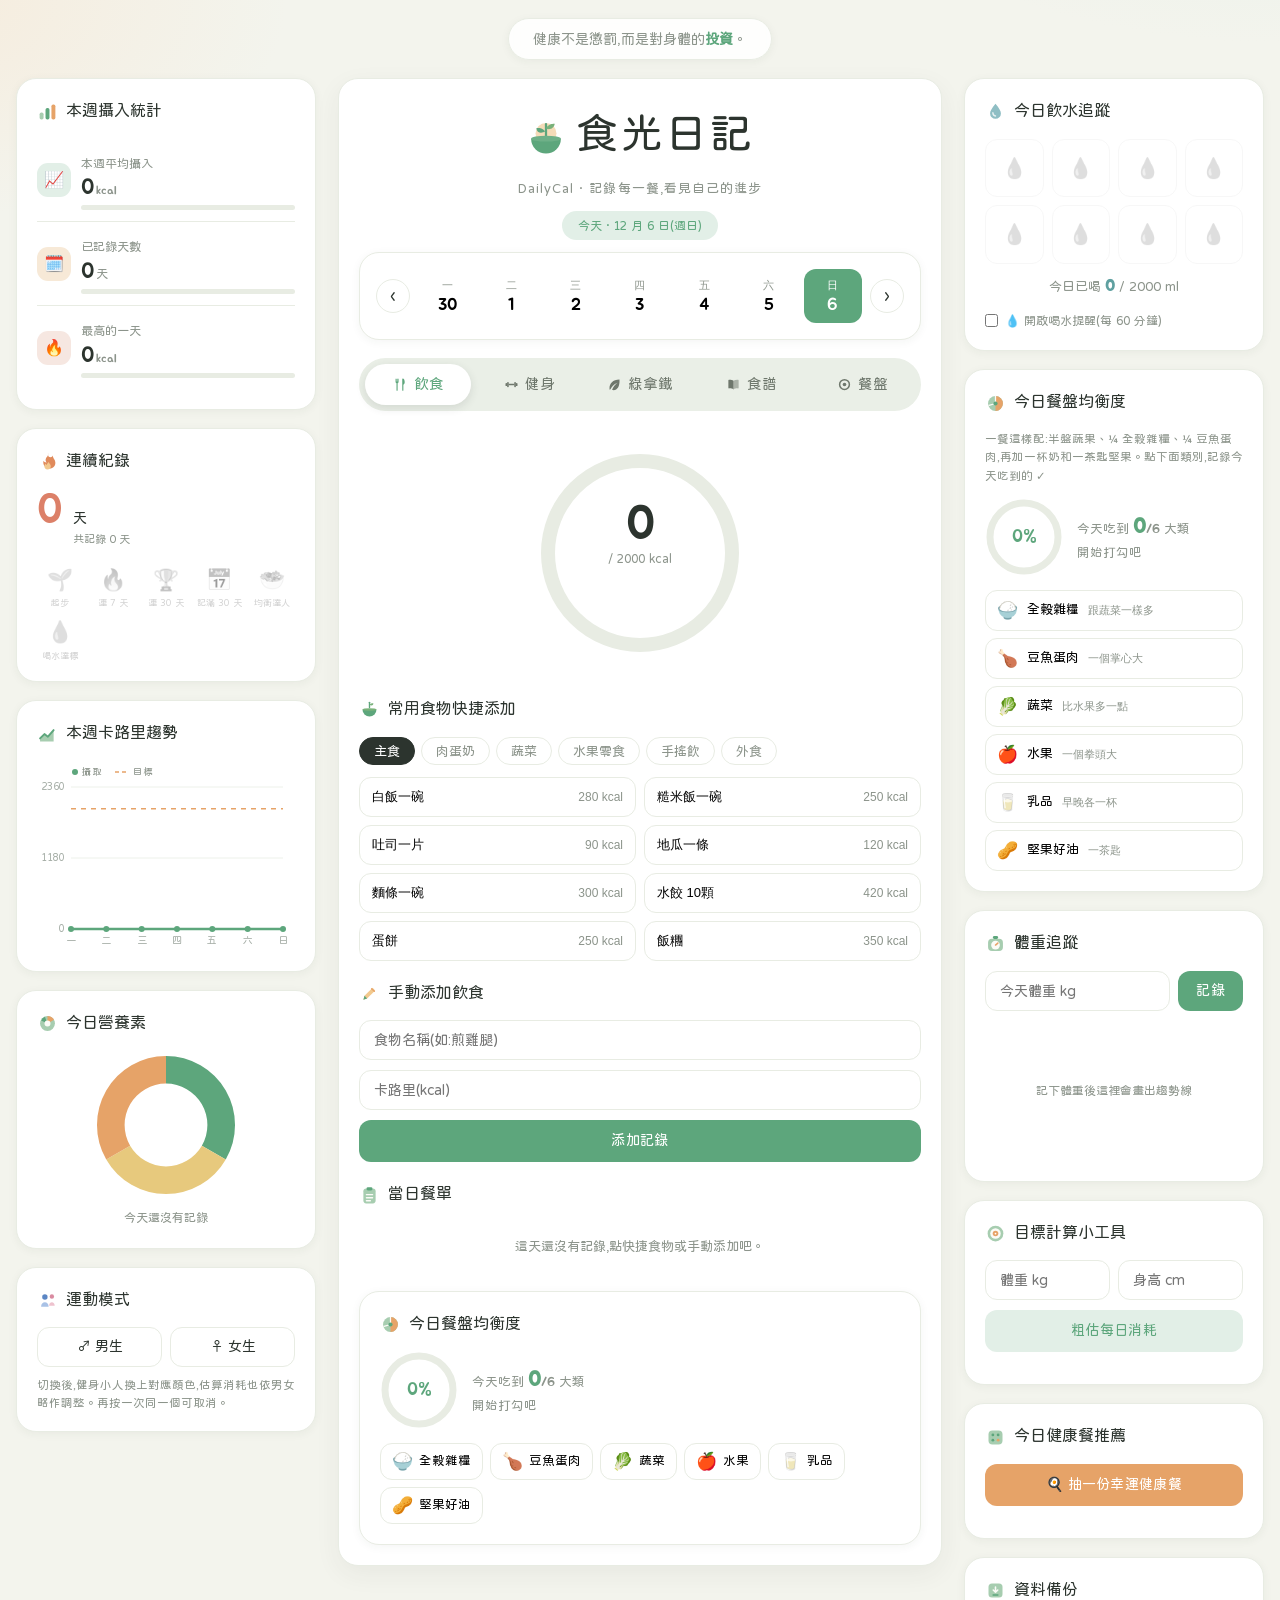
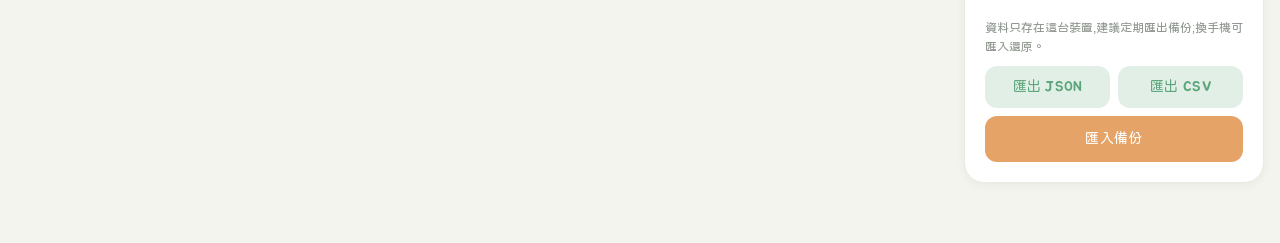
==== commit 37745aaf: "Update index.html" ====
--- a/index.html
+++ b/index.html
@@ -220,6 +220,24 @@
 .mp-dot{border:1px solid var(--line);background:var(--surface);border-radius:10px;padding:6px 0;font-size:16px;cursor:pointer;transition:.15s;filter:grayscale(1) opacity(.45);text-align:center}
 .mp-dot.on{filter:none;background:var(--primary-soft);border-color:var(--primary-soft)}
 .mp-dot:hover{border-color:var(--primary)}
+.mp-intro{font-size:11.5px;color:var(--muted);line-height:1.6;margin-bottom:13px}
+.mp-summary{font-family:var(--num);font-size:12.5px;color:var(--muted);line-height:1.55;flex:1}
+.mp-summary b{font-size:21px;color:var(--primary)}
+.mp-list{display:flex;flex-direction:column;gap:7px;margin-top:14px}
+.mp-row{display:flex;align-items:center;gap:9px;width:100%;text-align:left;background:var(--surface);border:1px solid var(--line);border-radius:12px;padding:9px 11px;cursor:pointer;transition:.15s}
+.mp-row:hover{border-color:var(--primary)}
+.mp-row.on{background:var(--primary-soft);border-color:var(--primary)}
+.mr-emoji{font-size:17px;flex:0 0 auto}
+.mr-name{font-size:13px;font-family:var(--num);flex:0 0 auto}
+.mr-hint{font-size:11px;color:var(--muted);flex:1}
+.mp-row.on .mr-hint{color:var(--primary)}
+.mr-check{font-family:var(--num);color:var(--primary);font-weight:700;flex:0 0 auto;min-width:14px;text-align:center}
+.mp-compact .mp-list{flex-direction:row;flex-wrap:wrap;gap:7px}
+.mp-compact .mp-row{width:auto;flex:0 0 auto;padding:7px 11px;gap:6px}
+.mp-compact .mr-hint{display:none}
+.mp-compact .mr-name{font-size:12.5px}
+.mp-compact .mr-check{min-width:0}
+.mp-compact .mr-check:empty{display:none}
 
 /* streak / badges */
 .streak-row{display:flex;align-items:baseline;gap:10px;margin-bottom:14px}
@@ -370,6 +388,33 @@
 .sexbtn.active[data-sex="m"]{background:#5B86C4}
 .sexbtn.active[data-sex="f"]{background:#D98AA0}
 .mode-note{font-size:11.5px;color:var(--muted);margin-top:9px;line-height:1.5}
+.diet-intro{font-size:12.5px;color:var(--muted);line-height:1.6;margin:2px 0 12px}
+.diet-chips{display:flex;flex-wrap:wrap;gap:7px;justify-content:center;margin-bottom:12px}
+.dchip{font-family:var(--num);font-size:13px;padding:7px 15px;border-radius:999px;border:1px solid var(--line);background:var(--surface);color:var(--muted);cursor:pointer}
+.dchip.active{background:var(--primary);color:#fff;border-color:var(--primary)}
+.diet-mode{display:flex;gap:8px;justify-content:center;margin-bottom:12px}
+.mchip{font-family:var(--num);font-size:13.5px;padding:8px 16px;border-radius:12px;border:1px solid var(--line);background:var(--surface);color:var(--muted);cursor:pointer}
+.mchip.active{background:var(--accent);color:#fff;border-color:var(--accent)}
+.mp-hint{font-size:11.5px;color:var(--muted);text-align:center;margin-top:10px;line-height:1.5}
+.diet-tip{font-size:12px;color:var(--accent);background:var(--accent-soft);border-radius:10px;padding:9px 12px;margin-top:9px;line-height:1.55}
+.diet-tip:empty{display:none}
+.diet-day{background:var(--primary-soft);border-radius:16px;padding:6px 14px}
+.diet-meal{display:flex;justify-content:space-between;gap:10px;padding:10px 0;border-bottom:1px dashed rgba(0,0,0,.09)}
+.diet-meal:last-child{border-bottom:0}
+.dm-l{display:flex;gap:9px;align-items:flex-start}
+.dm-t{font-family:var(--num);font-size:11.5px;color:#fff;background:var(--primary);border-radius:7px;padding:3px 8px;flex:0 0 auto;margin-top:1px}
+.dm-n{font-size:13px;line-height:1.5}
+.dm-k{font-family:var(--num);font-size:12.5px;color:var(--muted);white-space:nowrap}
+.diet-foot{display:flex;justify-content:space-between;align-items:center;margin-top:12px;flex-wrap:wrap;gap:8px}
+.diet-total{font-family:var(--num);font-size:14px}
+.diet-total b{color:var(--primary);font-size:18px}
+.diet-note{font-size:12px;color:var(--muted);margin-top:9px;line-height:1.5}
+.diet-src{margin-top:14px;border:1px solid var(--line);border-radius:14px;padding:12px 14px;background:var(--surface)}
+.diet-src summary{font-family:var(--num);font-size:13.5px;cursor:pointer;color:var(--ink)}
+.diet-src ul{list-style:none;margin:11px 0 0;padding:0;display:flex;flex-direction:column;gap:10px}
+.diet-src li{font-size:12px;color:var(--muted);line-height:1.6}
+.diet-src b{color:var(--ink)}
+.diet-src .src-from{color:var(--primary)}
 
 @keyframes pop{from{opacity:0;transform:translateY(-4px)}to{opacity:1;transform:none}}
 @media (max-width:1180px){
@@ -493,6 +538,17 @@
         <div id="p-list" style="margin-top:20px">
           <h3><span class="ico"><svg viewBox="0 0 24 24"><rect x="5" y="4" width="14" height="17" rx="3.2" fill="#A7CDB0"/><rect x="8.6" y="2.6" width="6.8" height="3.6" rx="1.6" fill="#5DA67C"/><path d="M8.5 11h7M8.5 14.5h7M8.5 18h4.5" stroke="#FBFBF7" stroke-width="1.6" stroke-linecap="round"/></svg></span> 當日餐單</h3>
           <ul class="list" id="list"></ul>
+        </div>
+        <div class="panel-card mp-card mp-compact" id="p-plate-diet" style="margin-top:20px">
+          <h3><span class="ico"><svg viewBox="0 0 24 24"><circle cx="12" cy="12" r="8.5" fill="#A7CDB0"/><path d="M12 3.5a8.5 8.5 0 0 1 0 17Z" fill="#E6A368"/><path d="M12 3.6V12M12 12 4.6 14.2" stroke="#FBFBF7" stroke-width="1.4" stroke-linecap="round"/><circle cx="12" cy="12" r="2.4" fill="#5DA67C"/></svg></span> 今日餐盤均衡度</h3>
+          <div class="mini-plate">
+            <div class="mini-ring">
+              <svg viewBox="0 0 78 78"><circle class="mp-track" cx="39" cy="39" r="34"></circle><circle class="mp-bar" cx="39" cy="39" r="34"></circle></svg>
+              <div class="mp-center mp-pct">0%</div>
+            </div>
+            <div class="mp-summary">今天吃到 <b class="mp-done">0</b>/6 大類<br><span class="mp-tip">開始打勾吧</span></div>
+          </div>
+          <div class="mp-list mp-dots"></div>
         </div>
       </div>
 
@@ -645,50 +701,41 @@
       <div id="plate-tab" class="tab-pane">
         <div class="sub-feature-card">
           <div class="f-head">
-            <div class="feature-icon-wrapper"><svg viewBox="0 0 24 24"><circle cx="12" cy="12" r="9" fill="#A7CDB0"/><path d="M12 3a9 9 0 0 1 0 18Z" fill="#E6A368"/><path d="M12 3v9M12 12 4.1 14.5" stroke="#FBFBF7" stroke-width="1.5" stroke-linecap="round"/><circle cx="12" cy="12" r="2.6" fill="#5DA67C"/></svg></div>
-            <h3>我的健康餐盤</h3>
-            <p class="desc">一餐這樣配最均衡:半盤蔬菜水果、¼ 全榖雜糧、¼ 豆魚蛋肉,搭一杯奶與一茶匙堅果。用「手」就能抓份量。</p>
-          </div>
-
-          <div class="plate-wrap">
-            <svg class="plate-svg" viewBox="0 0 220 220">
-              <circle cx="110" cy="110" r="100" fill="#fff" stroke="#E8ECE3" stroke-width="6"/>
-              <path class="slice" d="M110,110 L110,18 A92,92 0 0 1 197.5,138.4 Z" fill="#79B17A"/>
-              <path class="slice" d="M110,110 L197.5,138.4 A92,92 0 0 1 110,202 Z" fill="#E89B7B"/>
-              <path class="slice" d="M110,110 L110,202 A92,92 0 0 1 18,110 Z" fill="#E7C97D"/>
-              <path class="slice" d="M110,110 L18,110 A92,92 0 0 1 110,18 Z" fill="#C98E6E"/>
-              <text x="152" y="74" font-size="16" text-anchor="middle">🥬</text>
-              <text class="slice-label" x="152" y="90">蔬菜</text>
-              <text x="140" y="146" font-size="16" text-anchor="middle">🍎</text>
-              <text class="slice-label" x="140" y="162">水果</text>
-              <text x="72" y="141" font-size="16" text-anchor="middle">🍚</text>
-              <text class="slice-label" x="72" y="157">全榖雜糧</text>
-              <text x="72" y="67" font-size="16" text-anchor="middle">🍗</text>
-              <text class="slice-label" x="72" y="83">豆魚蛋肉</text>
-            </svg>
-            <div class="plate-side">
-              <span class="ps">🥛 一杯乳品</span>
-              <span class="ps">🥜 一茶匙堅果好油</span>
-            </div>
-          </div>
-
-          <div class="portion-grid">
-            <div class="portion"><span class="pe">🍚</span><div><div class="pn">全榖雜糧</div><div class="ph">跟蔬菜一樣多</div></div></div>
-            <div class="portion"><span class="pe">🍗</span><div><div class="pn">豆魚蛋肉</div><div class="ph">一個掌心大、約手掌厚</div></div></div>
-            <div class="portion"><span class="pe">🥬</span><div><div class="pn">蔬菜</div><div class="ph">比水果多一點,煮熟約 1 拳頭</div></div></div>
-            <div class="portion"><span class="pe">🍎</span><div><div class="pn">水果</div><div class="ph">一個拳頭大</div></div></div>
-            <div class="portion"><span class="pe">🥛</span><div><div class="pn">乳品</div><div class="ph">早晚各一杯(約 240ml)</div></div></div>
-            <div class="portion"><span class="pe">🥜</span><div><div class="pn">堅果好油</div><div class="ph">一茶匙(約大拇指節)</div></div></div>
-          </div>
-
-          <div class="plate-check">
-            <div class="pc-head">
-              <span class="pc-title">今天均衡了嗎?</span>
-              <span class="pc-score" id="pc-score">0/6 · 0%</span>
-            </div>
-            <div class="pc-grid" id="pc-grid"></div>
-            <div class="pc-bar"><i id="pc-bar-i"></i></div>
-          </div>
+            <div class="feature-icon-wrapper"><svg viewBox="0 0 24 24"><rect x="3.5" y="5" width="17" height="15" rx="3.5" fill="#A7CDB0"/><rect x="3.5" y="5" width="17" height="4.5" rx="2.2" fill="#5DA67C"/><path d="M12 12.5c1.6-1.6 4-1.2 4-1.2 0 2.4-2.4 3-4 1.2Z" fill="#E6A368"/><path d="M12 12.5c-1.6-1.6-4-1.2-4-1.2 0 2.4 2.4 3 4 1.2Z" fill="#79B17A"/><rect x="11.3" y="12" width="1.3" height="5" rx=".6" fill="#7A5A3A"/></svg></div>
+            <h3>一週七天・健康減重菜單</h3>
+            <p class="desc">依「我的餐盤」與哈佛健康餐盤比例設計,採溫和熱量赤字,高蛋白、高纖、好飽足。</p>
+          </div>
+          <p class="diet-intro">以下為一般成人參考範例(每日約 1400–1500 大卡,可切換自煮版／外食族版)。實際熱量請用右側「目標計算小工具」估算;有疾病、孕哺或特殊飲食需求,請先諮詢醫師或營養師。</p>
+          <div class="diet-mode" id="diet-mode">
+            <button class="mchip active" data-mode="0">🍳 自煮版</button>
+            <button class="mchip" data-mode="1">🏪 外食族版</button>
+          </div>
+          <div class="diet-chips" id="diet-chips">
+            <button class="dchip active" data-d="0">週一</button>
+            <button class="dchip" data-d="1">週二</button>
+            <button class="dchip" data-d="2">週三</button>
+            <button class="dchip" data-d="3">週四</button>
+            <button class="dchip" data-d="4">週五</button>
+            <button class="dchip" data-d="5">週六</button>
+            <button class="dchip" data-d="6">週日</button>
+          </div>
+          <div class="diet-day" id="diet-day"></div>
+          <div class="diet-foot">
+            <div class="diet-total">這天合計 <b id="diet-total">0</b> kcal</div>
+            <button class="btn ghost" id="diet-apply">＋ 套用整天到今日餐單</button>
+          </div>
+          <p class="diet-note" id="diet-plate"></p>
+          <p class="diet-tip" id="diet-tip"></p>
+          <details class="diet-src">
+            <summary>📚 醫學根據與來源</summary>
+            <ul>
+              <li><b>餐盤比例</b>:半盤蔬菜水果(菜比水果多)、¼ 全榖雜糧、¼ 豆魚蛋肉,搭配早晚一杯奶與一茶匙堅果。<span class="src-from">來源:衛生福利部國民健康署「我的餐盤」(hpa.gov.tw)。</span></li>
+              <li><b>食物選擇</b>:多蔬果與原態全穀、優質蛋白(魚、雞、豆、蛋),少精緻澱粉與紅肉/加工肉,好油適量。<span class="src-from">來源:哈佛大學公共衛生學院 The Nutrition Source「Healthy Eating Plate」(nutritionsource.hsph.harvard.edu)。</span></li>
+              <li><b>減重速率</b>:安全又可持續的速度約每週 0.5–1 公斤(1–2 磅),通常透過每日約 500–1000 大卡的溫和熱量赤字達成。<span class="src-from">來源:美國疾病管制與預防中心 CDC「Healthy Weight」(cdc.gov)。</span></li>
+              <li><b>高蛋白・高纖</b>:足量蛋白質(約每公斤體重 1.2–1.6 克)與膳食纖維,有助增加飽足感、減重時保留肌肉。<span class="src-from">來源:綜合上述國健署、哈佛與 CDC 指引。</span></li>
+              <li><b>外食族原則</b>:同樣依「我的餐盤」比例選購——半盤蔬菜、¼ 全穀(飯吃半碗)、¼ 優質蛋白(去皮、非油炸),少醬、少糖、少勾芡;一餐熱量控制約 650–850 大卡。<span class="src-from">來源:衛生福利部國民健康署「我的餐盤」一餐建議熱量(hpa.gov.tw)。</span></li>
+            </ul>
+          </details>
         </div>
       </div>
     </div>
@@ -701,16 +748,17 @@
       <div class="water-status">今日已喝 <b id="water-ml">0</b> / 2000 ml</div>
       <label class="remind"><input type="checkbox" id="remind-toggle"> 💧 開啟喝水提醒(每 60 分鐘)</label>
     </div>
-    <div class="panel-card" id="p-plate-mini">
+    <div class="panel-card mp-card" id="p-plate-mini">
       <h3><span class="ico"><svg viewBox="0 0 24 24"><circle cx="12" cy="12" r="8.5" fill="#A7CDB0"/><path d="M12 3.5a8.5 8.5 0 0 1 0 17Z" fill="#E6A368"/><path d="M12 3.6V12M12 12 4.6 14.2" stroke="#FBFBF7" stroke-width="1.4" stroke-linecap="round"/><circle cx="12" cy="12" r="2.4" fill="#5DA67C"/></svg></span> 今日餐盤均衡度</h3>
+      <p class="mp-intro">一餐這樣配:半盤蔬果、¼ 全榖雜糧、¼ 豆魚蛋肉,再加一杯奶和一茶匙堅果。點下面類別,記錄今天吃到的 ✓</p>
       <div class="mini-plate">
         <div class="mini-ring">
-          <svg viewBox="0 0 78 78"><circle class="mp-track" cx="39" cy="39" r="34"></circle><circle class="mp-bar" id="mp-bar" cx="39" cy="39" r="34"></circle></svg>
-          <div class="mp-center" id="mp-pct">0%</div>
+          <svg viewBox="0 0 78 78"><circle class="mp-track" cx="39" cy="39" r="34"></circle><circle class="mp-bar" cx="39" cy="39" r="34"></circle></svg>
+          <div class="mp-center mp-pct">0%</div>
         </div>
-        <div class="mini-dots" id="mp-dots"></div>
+        <div class="mp-summary">今天吃到 <b class="mp-done">0</b>/6 大類<br><span class="mp-tip">開始打勾吧</span></div>
       </div>
-      <button class="btn ghost" id="mp-goto" style="margin-top:12px">去餐盤打勾 →</button>
+      <div class="mp-list mp-dots"></div>
     </div>
 
     <div class="panel-card" id="p-weight">
@@ -1029,6 +1077,111 @@
     renderRoutine();buildQueue();note();reset();
   })();
 
+  // ---- 一週七天健康減重菜單 ----
+  (function(){
+    const DIET=[
+      {day:"週一",note:"半盤蔬果・¼ 全榖・¼ 優質蛋白",meals:[
+        {t:"早餐",n:"燕麥鮮奶粥＋水煮蛋＋藍莓一把",kcal:360},
+        {t:"午餐",n:"糙米飯半碗＋嫩煎雞胸＋雙色花椰菜＋味噌湯",kcal:470},
+        {t:"點心",n:"無糖優格＋杏仁 5 粒",kcal:130},
+        {t:"晚餐",n:"烤鯖魚＋蒸地瓜＋燙青菜＋番茄豆腐湯",kcal:480}]},
+      {day:"週二",note:"半盤蔬果・¼ 全榖・¼ 優質蛋白",meals:[
+        {t:"早餐",n:"全麥吐司 2 片＋酪梨蛋＋無糖豆漿",kcal:400},
+        {t:"午餐",n:"五穀飯半碗＋去皮滷雞腿＋炒時蔬＋海帶湯",kcal:500},
+        {t:"點心",n:"蘋果 1 顆＋核桃 3 粒",kcal:150},
+        {t:"晚餐",n:"清蒸鱸魚＋糙米飯半碗＋燙花椰＋豆腐味噌湯",kcal:470}]},
+      {day:"週三",note:"半盤蔬果・¼ 全榖・¼ 植物蛋白",meals:[
+        {t:"早餐",n:"無糖優格燕麥碗＋香蕉＋奇亞籽",kcal:360},
+        {t:"午餐",n:"全麥雞胸蔬菜捲＋生菜沙拉(橄欖油)＋無糖綠茶",kcal:450},
+        {t:"點心",n:"水煮毛豆一份",kcal:120},
+        {t:"晚餐",n:"番茄豆腐燉雞＋藜麥半碗＋炒菠菜",kcal:500}]},
+      {day:"週四",note:"半盤蔬果・¼ 全榖・¼ 優質蛋白",meals:[
+        {t:"早餐",n:"蒸地瓜 1 條＋水煮蛋 2 顆＋鮮奶 240ml",kcal:390},
+        {t:"午餐",n:"糙米飯半碗＋香煎鮭魚＋彩椒花椰＋蛤蜊湯",kcal:520},
+        {t:"點心",n:"芭樂半顆＋無糖優格",kcal:120},
+        {t:"晚餐",n:"豆腐蔬菜味噌鍋＋少量冬粉＋燙青菜",kcal:450}]},
+      {day:"週五",note:"半盤蔬果・¼ 全榖・¼ 優質蛋白",meals:[
+        {t:"早餐",n:"燕麥香蕉鮮奶昔＋水煮蛋",kcal:380},
+        {t:"午餐",n:"五穀飯半碗＋清淡滷味(豆乾、蛋、青菜)＋紫菜湯",kcal:470},
+        {t:"點心",n:"綜合堅果一小把(約 10 粒)",kcal:150},
+        {t:"晚餐",n:"清燙鮮蝦＋糙米飯半碗＋蒜炒地瓜葉＋味噌湯",kcal:470}]},
+      {day:"週六",note:"半盤蔬果・¼ 全榖・¼ 優質蛋白",meals:[
+        {t:"早餐",n:"全麥蔬菜蛋餅＋無糖豆漿＋小番茄",kcal:370},
+        {t:"午餐",n:"糙米飯半碗＋蒜香雞胸＋炒雙色花椰＋海帶芽湯",kcal:480},
+        {t:"點心",n:"奇異果 2 顆＋無糖優格",kcal:140},
+        {t:"晚餐",n:"去皮烤雞腿＋藜麥半碗＋燙地瓜葉＋味噌湯",kcal:470}]},
+      {day:"週日",note:"半盤蔬果・¼ 全榖・¼ 優質蛋白",meals:[
+        {t:"早餐",n:"地瓜燕麥粥＋水煮蛋＋藍莓",kcal:360},
+        {t:"午餐",n:"五穀飯半碗＋清蒸鯛魚＋炒時蔬＋豆腐湯",kcal:470},
+        {t:"點心",n:"蘋果 1 顆＋核桃 3 粒",kcal:150},
+        {t:"晚餐",n:"番茄蔬菜燉雞胸＋糙米飯半碗＋燙青花菜",kcal:500}]}
+    ];
+    const DIET_OUT=[
+      {day:"週一",note:"超商速配・半盤蔬果・¼ 全穀・¼ 蛋白",meals:[
+        {t:"早餐",n:"超商:茶葉蛋 2 顆＋無糖豆漿大杯＋蒸地瓜一條",kcal:410},
+        {t:"午餐",n:"超商:舒肥雞胸沙拉盒＋無糖優格",kcal:420},
+        {t:"點心",n:"香蕉 1 根＋無糖黑咖啡",kcal:120},
+        {t:"晚餐",n:"關東煮:白蘿蔔、玉米、雞肉串、海帶、豆腐＋鮪魚御飯糰 1 個",kcal:500}]},
+      {day:"週二",note:"早餐店＋自助餐・多菜半飯",meals:[
+        {t:"早餐",n:"早餐店:鮪魚蛋三明治(少美乃滋)＋無糖豆漿",kcal:380},
+        {t:"午餐",n:"自助餐:半碗飯＋滷雞腿去皮＋燙青菜 2 樣＋滷蛋",kcal:560},
+        {t:"點心",n:"無糖優格＋藍莓",kcal:120},
+        {t:"晚餐",n:"自助餐:半碗飯＋清蒸魚＋炒時蔬＋味噌湯",kcal:460}]},
+      {day:"週三",note:"便當控制版・飯吃半碗",meals:[
+        {t:"早餐",n:"超商:御飯糰 1 個＋茶葉蛋 1 顆＋無糖豆漿",kcal:390},
+        {t:"午餐",n:"雞腿便當:去皮、飯只吃半碗、配菜多夾青菜",kcal:620},
+        {t:"點心",n:"超商水煮毛豆一份",kcal:120},
+        {t:"晚餐",n:"超商:舒肥雞胸沙拉盒＋味噌湯",kcal:350}]},
+      {day:"週四",note:"麵店＋超商・去油蔥",meals:[
+        {t:"早餐",n:"超商:蒸地瓜一條＋茶葉蛋 2 顆＋無糖豆漿",kcal:400},
+        {t:"午餐",n:"麵店:陽春湯麵(去油蔥)＋燙青菜＋滷豆乾＋滷蛋",kcal:520},
+        {t:"點心",n:"蘋果 1 顆",kcal:95},
+        {t:"晚餐",n:"超商:舒肥雞胸 2 片＋和風沙拉＋無糖優格",kcal:430}]},
+      {day:"週五",note:"小火鍋＋超商・清湯多菜",meals:[
+        {t:"早餐",n:"超商:無糖優格燕麥杯＋香蕉",kcal:360},
+        {t:"午餐",n:"超商:雞胸肉沙拉盒＋茶葉蛋 1 顆＋無糖豆漿",kcal:430},
+        {t:"點心",n:"綜合堅果小包(約 10 粒)",kcal:150},
+        {t:"晚餐",n:"小火鍋:清湯、多菜、豆腐、海鮮,不加飯或半碗冬粉",kcal:560}]},
+      {day:"週六",note:"早餐店＋自助餐＋超商",meals:[
+        {t:"早餐",n:"早餐店:蔬菜蛋餅(少醬)＋無糖豆漿",kcal:360},
+        {t:"午餐",n:"自助餐:半碗飯＋烤魚＋燙青菜 2 樣＋滷豆腐",kcal:520},
+        {t:"點心",n:"香蕉 1 根＋茶葉蛋 1 顆",kcal:175},
+        {t:"晚餐",n:"超商:舒肥雞胸沙拉盒＋味噌湯",kcal:400}]},
+      {day:"週日",note:"超商＋自助餐＋小火鍋",meals:[
+        {t:"早餐",n:"超商:御飯糰 1 個＋無糖優格＋無糖豆漿",kcal:400},
+        {t:"午餐",n:"自助餐:半碗飯＋滷雞腿去皮＋三色蔬菜",kcal:540},
+        {t:"點心",n:"綜合堅果小包(約 10 粒)",kcal:150},
+        {t:"晚餐",n:"小火鍋:清湯、多菜、海鮮、豆腐,不加飯",kcal:420}]}
+    ];
+    const MENUS=[DIET,DIET_OUT];
+    const TIPS=["","🏪 外食小撇步:飯吃半碗、去皮去炸(改滷/蒸/烤)、青菜多夾一份、醬料分開沾、飲料選無糖、湯避免勾芡濃湯。"];
+    let mode=0,di=0;
+    const chips=document.querySelectorAll(".dchip");
+    const mchips=document.querySelectorAll(".mchip");
+    function render(){
+      const d=MENUS[mode][di],box=$("diet-day");if(!box)return;
+      box.innerHTML=d.meals.map(m=>'<div class="diet-meal"><div class="dm-l"><span class="dm-t">'+m.t+'</span><span class="dm-n">'+m.n+'</span></div><span class="dm-k">'+m.kcal+' kcal</span></div>').join("");
+      const tot=d.meals.reduce((s,m)=>s+m.kcal,0);
+      const te=$("diet-total");if(te)te.textContent=tot;
+      const pe=$("diet-plate");if(pe)pe.textContent="餐盤比例:"+d.note+"(全日約 "+tot+" kcal)";
+      chips.forEach((ch,i)=>ch.classList.toggle("active",i===di));
+      mchips.forEach((ch,i)=>ch.classList.toggle("active",i===mode));
+      const tip=$("diet-tip");if(tip)tip.textContent=TIPS[mode];
+    }
+    chips.forEach(ch=>ch.addEventListener("click",function(){di=+this.dataset.d;render();}));
+    mchips.forEach(ch=>ch.addEventListener("click",function(){mode=+this.dataset.mode;render();}));
+    const ap=$("diet-apply");
+    if(ap)ap.addEventListener("click",function(){
+      const d=MENUS[mode][di],k=key(selected);
+      data.records[k]=data.records[k]||[];
+      d.meals.forEach((m,i)=>data.records[k].push({id:Date.now()+""+i+Math.floor(Math.random()*1000),name:"["+m.t+"] "+m.n,cal:m.kcal}));
+      save();renderAll();
+      const tot=d.meals.reduce((s,m)=>s+m.kcal,0);
+      toast("已套用 "+(mode?"外食版 ":"自煮版 ")+d.day+" 菜單 · 共 "+tot+" kcal");
+    });
+    render();
+  })();
+
   // ---- renders ----
   function renderCalendar(){
     const box=$("days");if(!box)return;box.innerHTML="";const today=new Date();
@@ -1252,7 +1405,7 @@
   }
 
   // ---- healthy plate checklist ----
-  const PLATE_GROUPS=[["grains","🍚 全榖雜糧"],["protein","🍗 豆魚蛋肉"],["veg","🥬 蔬菜"],["fruit","🍎 水果"],["dairy","🥛 乳品"],["nuts","🥜 堅果好油"]];
+  const PLATE_GROUPS=[["grains","🍚 全榖雜糧","跟蔬菜一樣多"],["protein","🍗 豆魚蛋肉","一個掌心大"],["veg","🥬 蔬菜","比水果多一點"],["fruit","🍎 水果","一個拳頭大"],["dairy","🥛 乳品","早晚各一杯"],["nuts","🥜 堅果好油","一茶匙"]];
   function togglePlate(id){const k=key(selected);const s=data.plate[k]||{};s[id]=!s[id];data.plate[k]=s;save();renderPlate();}
   function renderPlate(){
     const k=key(selected);const state=data.plate[k]||{};
@@ -1272,24 +1425,26 @@
       if($("pc-bar-i"))$("pc-bar-i").style.width=pct+"%";
     }
     // mini widget (右欄)
-    const dots=$("mp-dots");
-    if(dots){
-      dots.innerHTML="";
-      PLATE_GROUPS.forEach(([id,label])=>{
-        const on=!!state[id];
-        const b=document.createElement("button");b.className="mp-dot"+(on?" on":"");
-        b.textContent=label.split(" ")[0];b.title=label;b.onclick=()=>togglePlate(id);
-        dots.appendChild(b);
-      });
-      const bar=$("mp-bar");
-      if(bar){const MC=2*Math.PI*34;bar.style.strokeDasharray=MC;bar.style.strokeDashoffset=MC*(1-pct/100);}
-      if($("mp-pct"))$("mp-pct").textContent=pct+"%";
-    }
-  }
-  $("mp-goto")?.addEventListener("click",()=>{
-    const btn=[...document.querySelectorAll('.app-nav .nav-btn')].find(b=>(b.getAttribute('onclick')||'').includes("'plate'"));
-    if(btn)btn.click();
-  });
+    const MC=2*Math.PI*34;
+    document.querySelectorAll(".mp-card").forEach(card=>{
+      const dots=card.querySelector(".mp-dots");
+      if(dots){
+        dots.innerHTML="";
+        PLATE_GROUPS.forEach(([id,label,hint])=>{
+          const on=!!state[id];const em=label.split(" ")[0],nm=label.split(" ").slice(1).join(" ");
+          const b=document.createElement("button");b.className="mp-row"+(on?" on":"");
+          b.innerHTML='<span class="mr-emoji">'+em+'</span><span class="mr-name">'+nm+'</span><span class="mr-hint">'+(hint||"")+'</span><span class="mr-check">'+(on?"✓":"")+'</span>';
+          b.onclick=()=>togglePlate(id);
+          dots.appendChild(b);
+        });
+      }
+      const bar=card.querySelector(".mp-bar");
+      if(bar){bar.style.strokeDasharray=MC;bar.style.strokeDashoffset=MC*(1-pct/100);}
+      const pe=card.querySelector(".mp-pct");if(pe)pe.textContent=pct+"%";
+      const de=card.querySelector(".mp-done");if(de)de.textContent=done;
+      const te=card.querySelector(".mp-tip");if(te)te.textContent=done>=6?"太棒了,六大類都吃到!":(done>=4?"快完成囉!":"開始打勾吧");
+    });
+  }
 
   // ---- 今日營養素(蛋白/碳水/脂肪) ----
   function macrosOf(e){
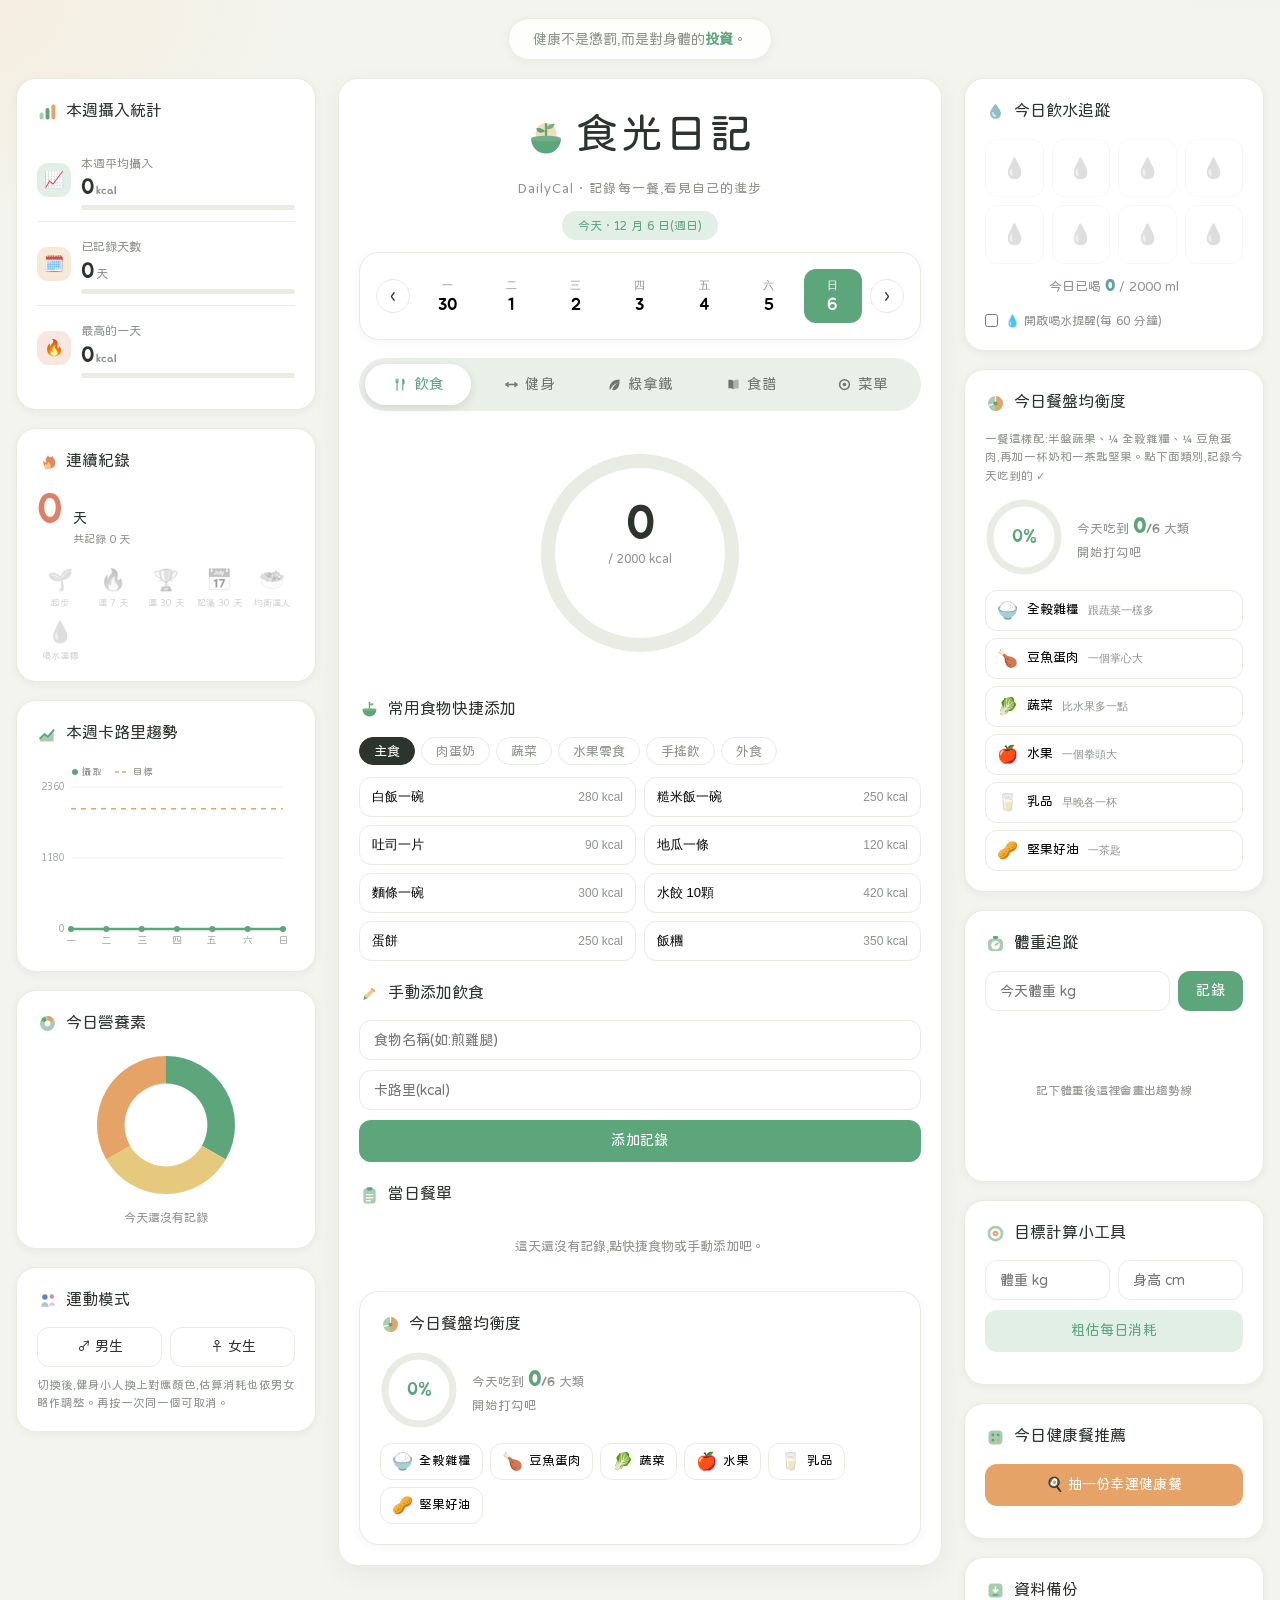
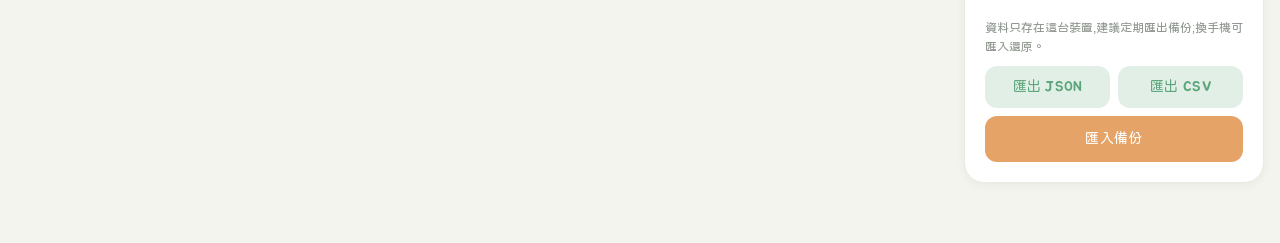
==== commit 616899c1: "Update index.html" ====
--- a/index.html
+++ b/index.html
@@ -353,6 +353,9 @@
 .timer-progress{height:6px;border-radius:999px;background:rgba(0,0,0,.08);margin-top:13px;overflow:hidden}
 .timer-bar{height:100%;width:0;background:var(--primary);border-radius:999px;transition:width .25s linear}
 .timer-note{font-size:12px;color:var(--muted);margin-top:10px}
+.timer-toggles{display:flex;gap:8px;justify-content:center;flex-wrap:wrap;margin-top:10px}
+.flowbtn{font-family:var(--num);font-size:12px;padding:7px 13px;border-radius:999px;border:1px solid var(--line);background:var(--surface);color:var(--muted);cursor:pointer}
+.flowbtn.active{background:var(--primary);color:#fff;border-color:var(--primary)}
 .ex-card{transition:transform .2s,box-shadow .2s,opacity .2s}
 .ex-card.active{outline:2.5px solid var(--primary);outline-offset:1px;box-shadow:0 6px 16px rgba(93,166,124,.3);transform:translateY(-2px)}
 .ex-card.rest-dim{opacity:.45}
@@ -495,7 +498,7 @@
         <button class="nav-btn" onclick="switchMainTab('fitness', this)"><svg viewBox="0 0 24 24" fill="currentColor"><rect x="2.4" y="9.5" width="2.6" height="5" rx="1.1"/><rect x="19" y="9.5" width="2.6" height="5" rx="1.1"/><rect x="5" y="7.8" width="2.6" height="8.4" rx="1.2"/><rect x="16.4" y="7.8" width="2.6" height="8.4" rx="1.2"/><rect x="7.4" y="10.8" width="9.2" height="2.4" rx="1.2"/></svg> 健身</button>
         <button class="nav-btn" onclick="switchMainTab('green', this)"><svg viewBox="0 0 24 24" fill="currentColor"><path d="M20 4C9 4 4 11 4 18c0 .8.1 1.5.3 2.2.6-.2 1.1-.6 1.5-1.2C7.2 15.8 10.6 11.4 17 9c-4.4 3-7.4 7-8.9 11.5.8.3 1.7.5 2.5.5 6 0 10-6 9.4-17Z"/></svg> 綠拿鐵</button>
         <button class="nav-btn" onclick="switchMainTab('recipe', this)"><svg viewBox="0 0 24 24" fill="currentColor"><path d="M12 6C10 4.6 7.2 4.1 4.7 4.3c-.5 0-.9.4-.9.9v12.1c0 .6.5 1 1.1.9 2.2-.2 5.3.3 7.1 1.7V6Z"/><path d="M12 6c2-1.4 4.8-1.9 7.3-1.7.5 0 .9.4.9.9v12.1c0 .6-.5 1-1.1.9-2.2-.2-5.3.3-7.1 1.7V6Z" opacity=".5"/></svg> 食譜</button>
-        <button class="nav-btn" onclick="switchMainTab('plate', this)"><svg viewBox="0 0 24 24" fill="currentColor"><path d="M12 3a9 9 0 1 0 0 18 9 9 0 0 0 0-18Zm0 2.4A6.6 6.6 0 1 1 5.4 12 6.6 6.6 0 0 1 12 5.4Z"/><circle cx="12" cy="12" r="2.9"/></svg> 餐盤</button>
+        <button class="nav-btn" onclick="switchMainTab('plate', this)"><svg viewBox="0 0 24 24" fill="currentColor"><path d="M12 3a9 9 0 1 0 0 18 9 9 0 0 0 0-18Zm0 2.4A6.6 6.6 0 1 1 5.4 12 6.6 6.6 0 0 1 12 5.4Z"/><circle cx="12" cy="12" r="2.9"/></svg> 菜單</button>
       </nav>
 
       <!-- DIET -->
@@ -566,6 +569,10 @@
             <button class="rchip" data-rt="1">核心強化</button>
             <button class="rchip" data-rt="2">臀腿雕塑</button>
             <button class="rchip" data-rt="3">伸展放鬆</button>
+            <button class="rchip" data-rt="4">上半身核心</button>
+            <button class="rchip" data-rt="5">有氧爆發</button>
+            <button class="rchip" data-rt="6">辦公室伸展</button>
+            <button class="rchip" data-rt="7">久坐救星</button>
           </div>
           <div class="ex-grid" id="ex-grid"></div>
 
@@ -578,6 +585,10 @@
               <button class="rbtn" data-r="3">3</button>
               <button class="rbtn active" data-r="4">4</button>
               <button class="rbtn" data-r="5">5</button>
+            </div>
+            <div class="timer-toggles">
+              <button class="flowbtn" id="flow-btn">＋ 暖身/收操</button>
+              <button class="flowbtn" id="voice-btn">🔊 語音口令</button>
             </div>
             <div class="timer-controls">
               <button class="btn accent" id="timer-toggle">▶ 開始訓練</button>
@@ -1031,15 +1042,64 @@
 <polyline points="50,40 62,46 70,40"><animate attributeName="points" dur="2.6s" repeatCount="indefinite" values="50,40 62,46 70,40;50,40 60,38 66,26;50,40 62,46 70,40"/></polyline>
 <polyline points="50,68 45,90 45,113"/>
 <polyline points="50,68 55,90 55,113"/>
+</svg>`,
+    calf:`<svg class="ex-svg fig2" viewBox="0 0 100 120"><g>
+<animateTransform attributeName="transform" type="translate" values="0,4;0,-3;0,4" dur="1.1s" repeatCount="indefinite"/>
+<circle class="head" cx="50" cy="20" r="11"/>
+<line x1="50" y1="31" x2="50" y2="66"/>
+<polyline points="50,40 38,48 32,42"/>
+<polyline points="50,40 62,48 68,42"/>
+<polyline points="50,66 44,90 44,112"/>
+<polyline points="50,66 56,90 56,112"/>
+<line x1="39" y1="113" x2="47" y2="113"><animate attributeName="y1" dur="1.1s" repeatCount="indefinite" values="113;107;113"/><animate attributeName="y2" dur="1.1s" repeatCount="indefinite" values="113;113;113"/></line>
+<line x1="53" y1="113" x2="61" y2="113"><animate attributeName="y1" dur="1.1s" repeatCount="indefinite" values="113;107;113"/><animate attributeName="y2" dur="1.1s" repeatCount="indefinite" values="113;113;113"/></line>
+</g></svg>`,
+    neck:`<svg class="ex-svg fig2" viewBox="0 0 100 120">
+<line x1="50" y1="31" x2="50" y2="70"/>
+<polyline points="50,40 38,50 32,58"/>
+<polyline points="50,40 62,50 68,58"/>
+<polyline points="50,70 44,92 44,114"/>
+<polyline points="50,70 56,92 56,114"/>
+<g><animateTransform attributeName="transform" type="rotate" dur="3.2s" repeatCount="indefinite" values="0 50 31;16 50 31;16 50 31;0 50 31;-16 50 31;-16 50 31;0 50 31"/>
+<circle class="head" cx="50" cy="20" r="11"/>
+</g></svg>`,
+    twist:`<svg class="ex-svg fig2" viewBox="0 0 110 120">
+<path d="M42 71h42v5H42z" fill="#D8D2C6"/><path d="M80 71v-24h5v24z" fill="#D8D2C6"/><path d="M46 77h4v34h-4zM76 77h4v34h-4z" fill="#D8D2C6"/>
+<polyline points="52,70 80,70 80,104"/>
+<polyline points="52,73 74,73 74,106"/>
+<g><animateTransform attributeName="transform" type="rotate" dur="3s" repeatCount="indefinite" values="0 52 70;22 52 70;22 52 70;0 52 70;-22 52 70;-22 52 70;0 52 70"/>
+<line x1="52" y1="70" x2="52" y2="36"/>
+<circle class="head" cx="52" cy="25" r="11"/>
+<polyline points="52,44 40,42 34,48"/>
+<polyline points="52,44 64,42 70,48"/>
+</g></svg>`,
+    legraise:`<svg class="ex-svg fig2" viewBox="0 0 115 120">
+<path d="M42 70h42v5H42z" fill="#D8D2C6"/><path d="M80 70v-24h5v24z" fill="#D8D2C6"/><path d="M46 76h4v34h-4zM76 76h4v34h-4z" fill="#D8D2C6"/>
+<line x1="52" y1="68" x2="52" y2="34"/>
+<circle class="head" cx="52" cy="23" r="11"/>
+<polyline points="52,42 41,52 35,58"/>
+<polyline points="52,42 63,52 69,58"/>
+<polyline points="52,70 76,70 76,104"/>
+<line x1="52" y1="68" x2="80" y2="68"/>
+<polyline points="80,68 80,104"><animate attributeName="points" dur="1.5s" repeatCount="indefinite" values="80,68 80,104;80,68 108,62;80,68 80,104"/></polyline>
 </svg>`
   };
   const RT=[
     {name:"全身燃脂",exs:[{k:"jump",n:"開合跳",t:30,tag:"暖身"},{k:"highknee",n:"高抬腿",t:30,tag:"心肺"},{k:"squat",n:"深蹲",t:30,tag:"臀腿"},{k:"lunge",n:"弓箭步",t:30,tag:"臀腿"},{k:"pushup",n:"伏地挺身",t:30,tag:"上肢"},{k:"plank",n:"棒式",t:40,tag:"核心"}]},
     {name:"核心強化",exs:[{k:"crunch",n:"捲腹",t:30,tag:"腹"},{k:"plank",n:"棒式",t:40,tag:"核心"},{k:"mountain",n:"登山者",t:30,tag:"核心"},{k:"highknee",n:"高抬腿",t:30,tag:"心肺"},{k:"crunch",n:"捲腹",t:30,tag:"腹"},{k:"plank",n:"棒式",t:40,tag:"核心"}]},
     {name:"臀腿雕塑",exs:[{k:"squat",n:"深蹲",t:35,tag:"臀腿"},{k:"lunge",n:"弓箭步",t:30,tag:"臀腿"},{k:"jump",n:"開合跳",t:30,tag:"心肺"},{k:"squat",n:"深蹲",t:35,tag:"臀腿"},{k:"lunge",n:"弓箭步",t:30,tag:"臀腿"},{k:"plank",n:"棒式",t:40,tag:"核心"}]},
-    {name:"伸展放鬆",rest:5,exs:[{k:"fold",n:"站姿前彎",t:30,tag:"放鬆"},{k:"side",n:"體側伸展",t:30,tag:"側腰"},{k:"chest",n:"擴胸伸展",t:25,tag:"開胸"},{k:"reach",n:"向上延展",t:25,tag:"延展"},{k:"fold",n:"站姿前彎",t:30,tag:"放鬆"},{k:"side",n:"體側伸展",t:30,tag:"側腰"}]}
+    {name:"伸展放鬆",rest:5,exs:[{k:"fold",n:"站姿前彎",t:30,tag:"放鬆"},{k:"side",n:"體側伸展",t:30,tag:"側腰"},{k:"chest",n:"擴胸伸展",t:25,tag:"開胸"},{k:"reach",n:"向上延展",t:25,tag:"延展"},{k:"fold",n:"站姿前彎",t:30,tag:"放鬆"},{k:"side",n:"體側伸展",t:30,tag:"側腰"}]},
+    {name:"上半身核心",exs:[{k:"pushup",n:"伏地挺身",t:35,tag:"胸臂"},{k:"plank",n:"棒式",t:40,tag:"核心"},{k:"mountain",n:"登山者",t:30,tag:"核心"},{k:"pushup",n:"伏地挺身",t:35,tag:"胸臂"},{k:"plank",n:"棒式",t:40,tag:"核心"},{k:"highknee",n:"高抬腿",t:30,tag:"心肺"}]},
+    {name:"有氧爆發",exs:[{k:"jump",n:"開合跳",t:30,tag:"心肺"},{k:"highknee",n:"高抬腿",t:35,tag:"心肺"},{k:"mountain",n:"登山者",t:30,tag:"核心"},{k:"squat",n:"深蹲",t:30,tag:"臀腿"},{k:"lunge",n:"弓箭步",t:30,tag:"臀腿"},{k:"jump",n:"開合跳",t:30,tag:"心肺"}]},
+    {name:"辦公室伸展",rest:5,exs:[{k:"fold",n:"站姿前彎",t:30,tag:"放鬆"},{k:"side",n:"體側伸展",t:30,tag:"側腰"},{k:"chest",n:"擴胸伸展",t:30,tag:"開胸"},{k:"reach",n:"向上延展",t:30,tag:"延展"},{k:"side",n:"體側伸展",t:30,tag:"側腰"},{k:"fold",n:"站姿前彎",t:30,tag:"放鬆"}]},
+    {name:"久坐救星",rest:8,exs:[{k:"neck",n:"頸部側伸展",t:25,tag:"頸肩"},{k:"chest",n:"擴胸開肩",t:25,tag:"上背"},{k:"twist",n:"坐姿脊椎扭轉",t:25,tag:"下背"},{k:"side",n:"體側伸展",t:25,tag:"側腰"},{k:"legraise",n:"坐姿抬腿",t:25,tag:"大腿"},{k:"squat",n:"椅子深蹲",t:30,tag:"臀腿"},{k:"calf",n:"站姿提踵",t:25,tag:"小腿"},{k:"reach",n:"向上延展",t:25,tag:"全身"}]}
   ];
     let ri=0,rounds=4,timer=null,running=false;
+    let flow=!!(data.settings&&data.settings.fitFlow);
+    let voiceOn=(data.settings&&data.settings.voiceOn)!==false;
+    const WARMUP=[{k:"jump",n:"原地開合跳",t:20},{k:"highknee",n:"高抬腿",t:20},{k:"chest",n:"擴胸繞肩",t:20}];
+    const COOLDOWN=[{k:"fold",n:"站姿前彎",t:25},{k:"side",n:"體側伸展",t:25},{k:"reach",n:"向上延展",t:25},{k:"chest",n:"擴胸伸展",t:20}];
+    function say(t){if(!voiceOn||!("speechSynthesis" in window))return;try{const u=new SpeechSynthesisUtterance(t);u.lang="zh-TW";u.rate=1.05;speechSynthesis.cancel();speechSynthesis.speak(u);}catch(e){}}
     let queue=[],qi=0,left=0,totalSec=0,doneSec=0,cards=[];
     const ftFmt=s=>String(Math.floor(s/60)).padStart(2,"0")+":"+String(s%60).padStart(2,"0");
     const exs=()=>RT[ri].exs;
@@ -1053,27 +1113,32 @@
     function buildQueue(){
       queue=[];
       const rest=RT[ri].rest!=null?RT[ri].rest:REST;
-      for(let r=0;r<rounds;r++){exs().forEach((e,i)=>{queue.push({type:"work",name:e.n,idx:i,sec:e.t,round:r+1});queue.push({type:"rest",name:"休息",idx:i,sec:rest,round:r+1});});}
+      if(flow)WARMUP.forEach(e=>{queue.push({type:"work",section:"warmup",name:e.n,idx:-1,sec:e.t,round:1});queue.push({type:"rest",section:"warmup",name:"休息",idx:-1,sec:5,round:1});});
+      for(let r=0;r<rounds;r++){exs().forEach((e,i)=>{queue.push({type:"work",section:"main",name:e.n,idx:i,sec:e.t,round:r+1});queue.push({type:"rest",section:"main",name:"休息",idx:i,sec:rest,round:r+1});});}
+      if(flow){if(queue.length&&queue[queue.length-1].type==="rest")queue.pop();COOLDOWN.forEach(e=>{queue.push({type:"work",section:"cooldown",name:e.n,idx:-1,sec:e.t,round:1});queue.push({type:"rest",section:"cooldown",name:"休息",idx:-1,sec:5,round:1});});}
       if(queue.length&&queue[queue.length-1].type==="rest")queue.pop();
       totalSec=queue.reduce((a,b)=>a+b.sec,0);doneSec=0;
     }
-    function note(){const rest=RT[ri].rest!=null?RT[ri].rest:REST;const est=Math.round((exs().reduce((a,e)=>a+e.t,0)*rounds+rest*(exs().length*rounds-1))/60);const n=$("timer-note");if(n)n.textContent="共 "+rounds+" 輪 · "+exs().length+" 個動作 ≈ "+est+" 分鐘";}
+    function note(){buildQueue();const est=Math.round(totalSec/60);const n=$("timer-note");if(n)n.textContent=(flow?"暖身＋":"")+rounds+" 輪 "+exs().length+" 動作"+(flow?"＋收操":"")+" ≈ "+est+" 分鐘";}
     function beep(f,d){try{const ac=window._ac||(window._ac=new (window.AudioContext||window.webkitAudioContext)());const o=ac.createOscillator(),g=ac.createGain();o.connect(g);g.connect(ac.destination);o.type="sine";o.frequency.value=f;g.gain.setValueAtTime(0.0001,ac.currentTime);g.gain.exponentialRampToValueAtTime(0.25,ac.currentTime+0.02);g.gain.exponentialRampToValueAtTime(0.0001,ac.currentTime+d);o.start();o.stop(ac.currentTime+d);}catch(e){}}
     function highlight(idx,resting){cards.forEach((ch,i)=>{ch.classList.toggle("active",i===idx&&!resting);ch.classList.toggle("rest-dim",resting);});}
     function clearHi(){cards.forEach(ch=>ch.classList.remove("active","rest-dim"));}
     function bar(){const b=$("timer-bar");if(b)b.style.width=totalSec?Math.min(100,(doneSec/totalSec)*100)+"%":"0%";}
-    function showPhase(){const ph=queue[qi];card.classList.toggle("work",ph.type==="work");card.classList.toggle("rest",ph.type==="rest");$("timer-phase").textContent=ph.type==="work"?("第 "+ph.round+"/"+rounds+" 輪 · 運動"):"休息一下";$("timer-disp").textContent=ftFmt(left);$("timer-now").textContent=ph.type==="work"?("▶ "+ph.name):("下一個:"+(queue[qi+1]?queue[qi+1].name:"完成"));highlight(ph.idx,ph.type==="rest");bar();}
-    function tick(){left--;doneSec++;if(left<=3&&left>0)beep(880,0.1);if(left<=0){qi++;if(qi>=queue.length){finish();return;}left=queue[qi].sec;beep(queue[qi].type==="work"?1046:660,0.18);showPhase();return;}$("timer-disp").textContent=ftFmt(left);bar();}
+    function showPhase(){const ph=queue[qi];card.classList.toggle("work",ph.type==="work");card.classList.toggle("rest",ph.type==="rest");const lab=ph.type==="rest"?"休息一下":ph.section==="warmup"?"暖身":ph.section==="cooldown"?"伸展放鬆":("第 "+ph.round+"/"+rounds+" 輪 · 運動");$("timer-phase").textContent=lab;$("timer-disp").textContent=ftFmt(left);$("timer-now").textContent=ph.type==="work"?("▶ "+ph.name):("下一個:"+(queue[qi+1]?queue[qi+1].name:"完成"));if(ph.section==="main")highlight(ph.idx,ph.type==="rest");else clearHi();bar();if(ph.type==="work")say(ph.section==="warmup"?("暖身 "+ph.name):ph.section==="cooldown"?("伸展 "+ph.name):ph.name);else say("休息");}
+    function tick(){left--;doneSec++;if(left<=3&&left>0){beep(880,0.1);say(String(left));}if(left<=0){qi++;if(qi>=queue.length){finish();return;}left=queue[qi].sec;beep(queue[qi].type==="work"?1046:660,0.18);showPhase();return;}$("timer-disp").textContent=ftFmt(left);bar();}
     function start(){if(!queue.length||qi>=queue.length){buildQueue();qi=0;left=queue[0].sec;}running=true;tg.textContent="⏸ 暫停";beep(1046,0.18);showPhase();timer=setInterval(tick,1000);}
     function pause(){running=false;clearInterval(timer);timer=null;tg.textContent="▶ 繼續";}
     function reset(){running=false;clearInterval(timer);timer=null;buildQueue();qi=0;left=0;tg.textContent="▶ 開始訓練";card.classList.remove("work","rest");$("timer-phase").textContent="準備開始";$("timer-disp").textContent=ftFmt(exs()[0].t);$("timer-now").textContent="按下開始,跟著動作做";const b=$("timer-bar");if(b)b.style.width="0%";clearHi();}
-    function finish(){running=false;clearInterval(timer);timer=null;clearHi();card.classList.remove("work","rest");const gd=(data.settings&&data.settings.gender)||"",fac=gd==="f"?7.2:(gd==="m"?8.5:8);const mins=Math.round(totalSec/60),kcal=Math.round(totalSec/60*fac);$("timer-phase").textContent="完成 🎉";$("timer-disp").textContent="DONE";$("timer-now").textContent="做了 "+mins+" 分鐘,約消耗 "+kcal+" kcal";const b=$("timer-bar");if(b)b.style.width="100%";tg.textContent="▶ 再來一次";qi=queue.length;beep(1318,0.2);setTimeout(()=>beep(1568,0.25),180);toast("🎉 完成!約消耗 "+kcal+" kcal");try{data.workouts=data.workouts||[];data.workouts.push({d:key(new Date()),routine:RT[ri].name,rounds:rounds,mins:mins,kcal:kcal});if(data.workouts.length>300)data.workouts=data.workouts.slice(-300);const dk=key(new Date());data.records[dk]=data.records[dk]||[];data.records[dk].push({id:Date.now()+""+Math.floor(Math.random()*1000),name:"🔥 居家訓練・"+RT[ri].name,cal:-kcal,p:0,c:0,f:0,burn:true});save();renderAll();}catch(e){}}
+    function finish(){running=false;clearInterval(timer);timer=null;clearHi();card.classList.remove("work","rest");const gd=(data.settings&&data.settings.gender)||"",fac=gd==="f"?7.2:(gd==="m"?8.5:8);const mins=Math.round(totalSec/60),kcal=Math.round(totalSec/60*fac);$("timer-phase").textContent="完成 🎉";$("timer-disp").textContent="DONE";$("timer-now").textContent="做了 "+mins+" 分鐘,約消耗 "+kcal+" kcal";const b=$("timer-bar");if(b)b.style.width="100%";tg.textContent="▶ 再來一次";qi=queue.length;say("太棒了,訓練完成");beep(1318,0.2);setTimeout(()=>beep(1568,0.25),180);toast("🎉 完成!約消耗 "+kcal+" kcal");try{data.workouts=data.workouts||[];data.workouts.push({d:key(new Date()),routine:RT[ri].name,rounds:rounds,mins:mins,kcal:kcal});if(data.workouts.length>300)data.workouts=data.workouts.slice(-300);const dk=key(new Date());data.records[dk]=data.records[dk]||[];data.records[dk].push({id:Date.now()+""+Math.floor(Math.random()*1000),name:"🔥 居家訓練・"+RT[ri].name,cal:-kcal,p:0,c:0,f:0,burn:true});save();renderAll();}catch(e){}}
     tg.addEventListener("click",()=>{running?pause():start();});
     $("timer-reset").addEventListener("click",reset);
     document.querySelectorAll(".rbtn").forEach(b=>b.addEventListener("click",function(){if(running)return;document.querySelectorAll(".rbtn").forEach(x=>x.classList.remove("active"));this.classList.add("active");rounds=+this.dataset.r;note();reset();}));
     document.querySelectorAll(".rchip").forEach(b=>b.addEventListener("click",function(){if(running)return;ri=+this.dataset.rt;renderRoutine();note();reset();}));
     document.querySelectorAll(".gbtn").forEach(b=>b.addEventListener("click",function(){data.fitGoal=+this.dataset.g;save();renderFitness();}));
     document.querySelectorAll(".sexbtn").forEach(b=>b.addEventListener("click",function(){data.settings=data.settings||{};data.settings.gender=(data.settings.gender===this.dataset.sex)?"":this.dataset.sex;save();applyGender();}));
+    const flowBtn=$("flow-btn"),voiceBtn=$("voice-btn");
+    if(flowBtn){flowBtn.classList.toggle("active",flow);flowBtn.addEventListener("click",function(){if(running)return;flow=!flow;this.classList.toggle("active",flow);data.settings=data.settings||{};data.settings.fitFlow=flow;save();note();reset();});}
+    if(voiceBtn){voiceBtn.classList.toggle("active",voiceOn);voiceBtn.addEventListener("click",function(){voiceOn=!voiceOn;this.classList.toggle("active",voiceOn);data.settings=data.settings||{};data.settings.voiceOn=voiceOn;save();if(!voiceOn&&"speechSynthesis" in window)speechSynthesis.cancel();else say("語音開啟");});}
     renderRoutine();buildQueue();note();reset();
   })();
 
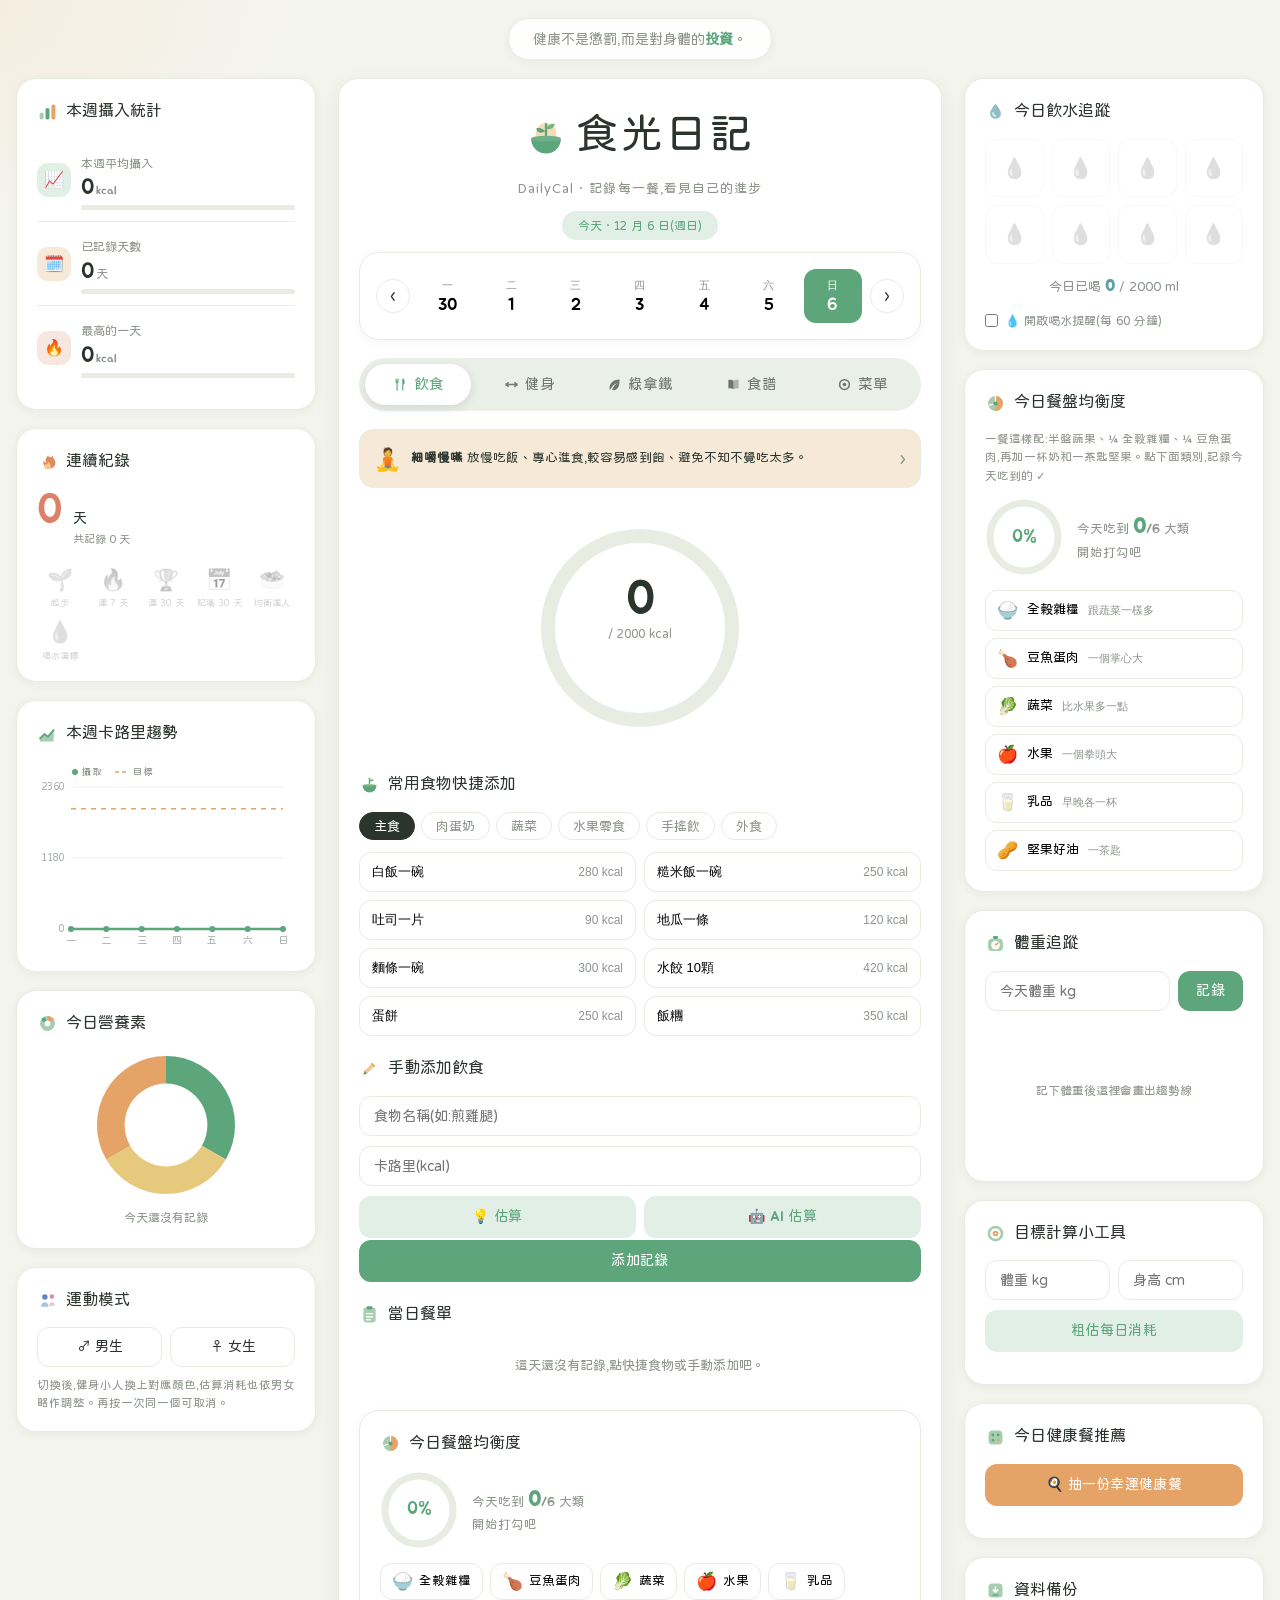
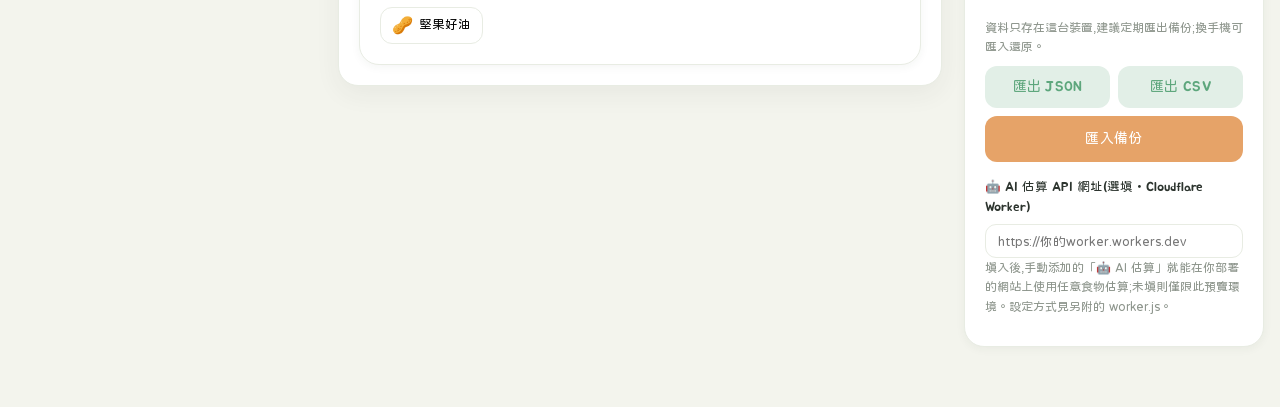
==== commit 4612d7ef: "Update index.html" ====
--- a/index.html
+++ b/index.html
@@ -418,6 +418,46 @@
 .diet-src li{font-size:12px;color:var(--muted);line-height:1.6}
 .diet-src b{color:var(--ink)}
 .diet-src .src-from{color:var(--primary)}
+.hc-today{background:var(--primary-soft);border-radius:16px;padding:18px;text-align:center}
+.hc-badge{display:inline-block;font-family:var(--num);font-size:11px;color:#fff;background:var(--primary);border-radius:999px;padding:3px 11px;margin-bottom:10px}
+.hc-emoji{font-size:38px;line-height:1}
+.hc-title{font-family:var(--num);font-size:17px;margin-top:6px}
+.hc-text{font-size:13px;color:var(--ink);line-height:1.65;margin-top:6px}
+.hc-src{font-size:11px;color:var(--muted);margin-top:8px}
+#hc-next{margin-top:13px}
+.hc-all{margin-top:14px}
+.hc-all ul{list-style:none;margin:11px 0 0;padding:0;display:flex;flex-direction:column;gap:10px}
+.hc-all li{font-size:12.5px;color:var(--muted);line-height:1.6}
+.hc-all b{color:var(--ink)}
+.hc-banner{display:flex;align-items:center;gap:10px;background:var(--accent-soft);border:1px solid var(--line);border-radius:14px;padding:11px 14px;margin-bottom:16px;cursor:pointer}
+.hcb-emoji{font-size:22px;flex:0 0 auto}
+.hc-banner .hcb-text{font-size:12.5px;color:var(--ink);line-height:1.5}
+.hc-banner b{font-family:var(--num)}
+.hc-banner::after{content:"›";margin-left:auto;color:var(--muted);font-size:18px;flex:0 0 auto}
+.gr-presets{margin:4px 0 18px}
+.gr-presets-label{font-family:var(--num);font-size:13px;color:var(--ink);margin-bottom:10px}
+.gr-chips{display:flex;flex-wrap:wrap;gap:8px}
+.gr-chip{display:flex;flex-direction:column;align-items:flex-start;gap:2px;background:var(--surface);border:1px solid var(--line);border-radius:13px;padding:8px 13px;cursor:pointer;transition:.15s}
+.gr-chip:hover{border-color:var(--primary);transform:translateY(-1px)}
+.grc-name{font-family:var(--num);font-size:13px;color:var(--ink)}
+.grc-tag{font-size:10.5px;color:var(--muted)}
+.gr-tip{font-size:11.5px;color:var(--muted);line-height:1.6;margin-top:11px;background:var(--primary-soft);border-radius:10px;padding:9px 12px}
+.gr-fav{margin-top:14px}
+.gr-fav-label{font-family:var(--num);font-size:13px;color:var(--ink);margin-bottom:9px}
+.gr-fav-add{display:flex;gap:8px;flex-wrap:wrap}
+#gr-fav-name{flex:1;min-width:120px;font-family:var(--num);font-size:13px;padding:9px 12px;border:1px solid var(--line);border-radius:11px;background:var(--surface);color:var(--ink)}
+.gr-fav-chips{display:flex;flex-wrap:wrap;gap:8px;margin-top:10px}
+.gr-favchip{position:relative;padding-right:26px}
+.gr-fav-del{position:absolute;top:4px;right:5px;width:17px;height:17px;border:0;background:transparent;color:var(--muted);cursor:pointer;font-size:15px;line-height:1;padding:0}
+.gr-fav-del:hover{color:#C45B5B}
+.gr-fav-empty{font-size:11.5px;color:var(--muted)}
+.est-btns{display:flex;gap:8px;margin-bottom:2px}
+.est-btns .btn{flex:1;white-space:nowrap}
+.ai-url-field{margin-top:16px}
+.ai-url-field label{display:block;font-size:12.5px;color:var(--ink);margin-bottom:6px;font-family:var(--num)}
+#ai-url{width:100%;font-size:12.5px;padding:9px 12px;border:1px solid var(--line);border-radius:11px;background:var(--surface);color:var(--ink);box-sizing:border-box}
+.f-esthint{display:none;font-size:12px;color:var(--muted);line-height:1.55;margin:2px 0 10px;background:var(--primary-soft);border-radius:9px;padding:8px 11px}
+.f-esthint.show{display:block}
 
 @keyframes pop{from{opacity:0;transform:translateY(-4px)}to{opacity:1;transform:none}}
 @media (max-width:1180px){
@@ -503,6 +543,10 @@
 
       <!-- DIET -->
       <div id="diet-tab" class="tab-pane active">
+        <div class="hc-banner" id="hc-banner">
+          <span class="hcb-emoji" id="hcb-emoji">🍽️</span>
+          <span class="hcb-text"><b id="hcb-title"></b> <span id="hcb-text"></span></span>
+        </div>
         <div class="ring-card" id="p-ring">
           <div class="ring">
             <svg viewBox="0 0 220 220" width="220" height="220">
@@ -535,6 +579,8 @@
           <h3><span class="ico"><svg viewBox="0 0 24 24"><path d="M5 19l1.3-4.3L15.5 5.5l3 3-9.2 9.2L5 19Z" fill="#F2C98E"/><path d="M14.5 6.5l3 3" stroke="#E6A368" stroke-width="1.6" stroke-linecap="round"/><path d="M5 19l1.3-4.3 3 3L5 19Z" fill="#5DA67C"/></svg></span> 手動添加飲食</h3>
           <div class="field"><input type="text" id="f-name" placeholder="食物名稱(如:煎雞腿)"></div>
           <div class="field"><input type="number" id="f-cal" placeholder="卡路里(kcal)" min="1"></div>
+          <div class="est-btns"><button class="btn ghost" id="f-est" type="button">💡 估算</button><button class="btn ghost" id="f-ai" type="button">🤖 AI 估算</button></div>
+          <div class="f-esthint" id="f-esthint"></div>
           <button class="btn" id="add-manual">添加記錄</button>
         </div>
 
@@ -628,6 +674,20 @@
             <p class="desc">選好食材,放進冰沙機按 OK 現打成冰沙,算出這杯的總熱量。</p>
           </div>
 
+          <div class="gr-presets">
+            <div class="gr-presets-label">🌟 推薦食譜・點一下直接現打</div>
+            <div class="gr-chips" id="gr-chips"></div>
+            <div class="gr-fav">
+              <div class="gr-fav-label">💚 我的收藏</div>
+              <div class="gr-fav-add">
+                <input type="text" id="gr-fav-name" placeholder="幫這杯特調取名…" maxlength="12">
+                <button class="btn ghost" id="gr-fav-save">💾 收藏目前搭配</button>
+              </div>
+              <div class="gr-fav-chips" id="gr-fav-chips"></div>
+            </div>
+            <p class="gr-tip">小提醒:綠拿鐵連渣一起喝、保留膳食纖維,比濾渣果汁更好;適合當點心或早餐的一部分,別讓它取代正餐全部的蛋白質與全穀。現打現喝風味最佳。</p>
+          </div>
+
           <div class="blender-stage">
             <div class="machine" id="smoothie-machine">
               <div class="m-head"></div>
@@ -746,6 +806,25 @@
               <li><b>高蛋白・高纖</b>:足量蛋白質(約每公斤體重 1.2–1.6 克)與膳食纖維,有助增加飽足感、減重時保留肌肉。<span class="src-from">來源:綜合上述國健署、哈佛與 CDC 指引。</span></li>
               <li><b>外食族原則</b>:同樣依「我的餐盤」比例選購——半盤蔬菜、¼ 全穀(飯吃半碗)、¼ 優質蛋白(去皮、非油炸),少醬、少糖、少勾芡;一餐熱量控制約 650–850 大卡。<span class="src-from">來源:衛生福利部國民健康署「我的餐盤」一餐建議熱量(hpa.gov.tw)。</span></li>
             </ul>
+          </details>
+        </div>
+        <div class="sub-feature-card">
+          <div class="f-head">
+            <div class="feature-icon-wrapper"><svg viewBox="0 0 24 24"><path d="M12 20S4 14.5 4 9.2A4.2 4.2 0 0 1 12 7a4.2 4.2 0 0 1 8 2.2C20 14.5 12 20 12 20Z" fill="#E58B7B"/><path d="M6.5 12h3l1.2-2.4 1.6 4 1.2-1.6h3.5" fill="none" stroke="#FBFBF7" stroke-width="1.5" stroke-linecap="round" stroke-linejoin="round"/></svg></div>
+            <h3>健康觀念</h3>
+            <p class="desc">每天一則有依據的健康小觀念,搭配來源,慢慢養成好習慣。</p>
+          </div>
+          <div class="hc-today">
+            <div class="hc-badge">今日觀念</div>
+            <div class="hc-emoji" id="hc-emoji">🍽️</div>
+            <div class="hc-title" id="hc-title">均衡餐盤</div>
+            <div class="hc-text" id="hc-text"></div>
+            <div class="hc-src" id="hc-src"></div>
+            <button class="btn ghost" id="hc-next">換一則 ↻</button>
+          </div>
+          <details class="diet-src hc-all">
+            <summary>📚 全部健康觀念與來源</summary>
+            <ul id="hc-list"></ul>
           </details>
         </div>
       </div>
@@ -805,6 +884,11 @@
         <button class="btn ghost" id="exp-csv">匯出 CSV</button>
       </div>
       <label class="btn accent" for="import-file" style="margin-top:8px;display:block;text-align:center">匯入備份<input type="file" id="import-file" accept="application/json" hidden></label>
+      <div class="ai-url-field">
+        <label for="ai-url">🤖 AI 估算 API 網址(選填・Cloudflare Worker)</label>
+        <input type="text" id="ai-url" placeholder="https://你的worker.workers.dev" autocomplete="off">
+        <p class="backup-note">填入後,手動添加的「🤖 AI 估算」就能在你部署的網站上使用任意食物估算;未填則僅限此預覽環境。設定方式見另附的 worker.js。</p>
+      </div>
     </div>
   </aside>
 </div>
@@ -838,9 +922,9 @@
 
   function load(){
     try{const raw=localStorage.getItem(KEY);
-      if(raw){const d=JSON.parse(raw);d.records=d.records||{};d.water=d.water||{};d.goal=d.goal||2000;d.plate=d.plate||{};d.weights=d.weights||{};d.settings=d.settings||{};d.workouts=d.workouts||[];d.fitGoal=d.fitGoal||4;return d;}
+      if(raw){const d=JSON.parse(raw);d.records=d.records||{};d.water=d.water||{};d.goal=d.goal||2000;d.plate=d.plate||{};d.weights=d.weights||{};d.settings=d.settings||{};d.workouts=d.workouts||[];d.fitGoal=d.fitGoal||4;d.greenFav=d.greenFav||[];return d;}
     }catch(e){}
-    return {records:{},water:{},goal:2000,weight:"",height:"",plate:{},weights:{},settings:{},workouts:[],fitGoal:4};
+    return {records:{},water:{},goal:2000,weight:"",height:"",plate:{},weights:{},settings:{},workouts:[],fitGoal:4,greenFav:[]};
   }
   function save(){try{localStorage.setItem(KEY,JSON.stringify(data));}catch(e){}}
 
@@ -1247,6 +1331,74 @@
     render();
   })();
 
+  // ---- 健康觀念 ----
+  (function(){
+    if(!$("hc-title"))return;
+    const HEALTH=[
+      {e:"🍽️",t:"均衡餐盤",d:"每餐目標:半盤蔬果、¼ 全榖雜糧、¼ 優質蛋白(魚、雞、豆、蛋)。",s:"國民健康署「我的餐盤」、哈佛健康餐盤"},
+      {e:"🥤",t:"少喝含糖飲",d:"游離糖建議低於每日總熱量 10%,降到 5%(約 25 克/6 茶匙)以下更好。",s:"WHO 游離糖指引(who.int)"},
+      {e:"🌈",t:"蔬果多色",d:"每天吃到多份、不同顏色的蔬果,纖維與植化素更齊全。",s:"國民健康署 蔬果彩虹 579"},
+      {e:"🍚",t:"全榖換精緻",d:"把白飯白麵換成糙米、燕麥、地瓜,血糖較穩、也更耐餓。",s:"哈佛 The Nutrition Source"},
+      {e:"💧",t:"口渴先喝水",d:"想吃零食前先喝杯水;口渴常被誤當成肚子餓。",s:"一般營養建議"},
+      {e:"🏃",t:"每週 150 分鐘",d:"成人每週至少 150 分鐘中等強度有氧,另加每週 2 天肌力訓練。",s:"WHO 身體活動指引(who.int)"},
+      {e:"🪑",t:"久坐要起身",d:"每坐 30–60 分鐘起來動一動,對代謝與血糖都有幫助。",s:"WHO 身體活動指引"},
+      {e:"💪",t:"肌力顧代謝",d:"阻力訓練保留肌肉、墊高基礎代謝,減重時尤其重要。",s:"WHO／運動科學共識"},
+      {e:"😴",t:"睡飽 7 小時",d:"成人每晚建議至少 7 小時;長期睡不夠會增加食慾、不利體重。",s:"美國 CDC 睡眠建議(cdc.gov)"},
+      {e:"⚖️",t:"溫和減重",d:"每週減約 0.5–1 公斤最穩健,靠每日約 500 大卡的小赤字。",s:"美國 CDC Healthy Weight(cdc.gov)"},
+      {e:"🧘",t:"細嚼慢嚥",d:"放慢吃飯、專心進食,較容易感到飽、避免不知不覺吃太多。",s:"一般營養建議"}
+    ];
+    const n=new Date(),start=new Date(n.getFullYear(),0,0);
+    const todayIdx=Math.floor((n-start)/86400000)%HEALTH.length;
+    let idx=todayIdx;
+    (function(){const b=HEALTH[todayIdx];if($("hcb-emoji")){$("hcb-emoji").textContent=b.e;$("hcb-title").textContent=b.t;$("hcb-text").textContent=b.d;}const ban=$("hc-banner");if(ban)ban.addEventListener("click",()=>{const t=[...document.querySelectorAll("[onclick]")].find(x=>(x.getAttribute("onclick")||"").includes("'plate'"));if(t)t.click();});})();
+    function show(){const h=HEALTH[((idx%HEALTH.length)+HEALTH.length)%HEALTH.length];$("hc-emoji").textContent=h.e;$("hc-title").textContent=h.t;$("hc-text").textContent=h.d;$("hc-src").textContent="來源:"+h.s;}
+    const nx=$("hc-next");if(nx)nx.addEventListener("click",()=>{idx=(idx+1)%HEALTH.length;show();});
+    const list=$("hc-list");if(list)list.innerHTML=HEALTH.map(h=>'<li><b>'+h.e+' '+h.t+'</b> — '+h.d+'<span class="src-from"> 來源:'+h.s+'</span></li>').join("");
+    show();
+  })();
+
+  // ---- 綠拿鐵推薦食譜 + 我的收藏 ----
+  (function(){
+    const box=$("gr-chips"); if(!box) return;
+    const PRESETS=[
+      {n:"經典綠拿鐵",v:"有機菠菜",f:"富士蘋果",l:"高纖無糖豆漿",tag:"清爽入門・高纖"},
+      {n:"莓果抗氧",v:"羽衣甘藍",f:"藍莓",l:"無糖優格",tag:"花青素・維生素C"},
+      {n:"熱帶補C",v:"小黃瓜",f:"鳳梨",l:"純淨水/椰子水",tag:"維生素C・清爽"},
+      {n:"高蛋白飽足",v:"有機菠菜",f:"熟香蕉",l:"低脂鮮乳",tag:"蛋白質・耐餓"},
+      {n:"順暢高纖",v:"羽衣甘藍",f:"火龍果",l:"燕麥奶",tag:"膳食纖維"},
+      {n:"美顏C＋",v:"青江菜",f:"奇異果",l:"無糖杏仁奶",tag:"維生素C・低卡"},
+      {n:"輕卡消暑",v:"西洋芹",f:"柳橙",l:"純淨水/椰子水",tag:"低熱量・補水"}
+    ];
+    function setSel(id,name){const s=$(id);if(!s)return;for(let i=0;i<s.options.length;i++){if(s.options[i].textContent.includes(name)){s.selectedIndex=i;return;}}}
+    function valOf(id,name){const s=$(id);if(!s)return 0;for(const o of s.options){if(o.textContent.includes(name))return parseInt(o.value)||0;}return 0;}
+    function kcalOf(v,f,l){return valOf("green-veg",v)+valOf("green-fruit",f)+valOf("green-liquid",l);}
+    function apply(v,f,l){setSel("green-veg",v);setSel("green-fruit",f);setSel("green-liquid",l);if(window.calculateGreenSmoothie)window.calculateGreenSmoothie();const res=$("green-result");if(res)res.scrollIntoView({behavior:"smooth",block:"nearest"});}
+    box.innerHTML=PRESETS.map((pp,i)=>'<button class="gr-chip" data-i="'+i+'"><span class="grc-name">'+pp.n+'</span><span class="grc-tag">'+pp.tag+' · ≈'+kcalOf(pp.v,pp.f,pp.l)+' kcal</span></button>').join("");
+    box.querySelectorAll(".gr-chip").forEach(b=>b.addEventListener("click",function(){const pp=PRESETS[+this.dataset.i];apply(pp.v,pp.f,pp.l);}));
+    function curName(id){const s=$(id);return s&&s.selectedOptions[0]?s.selectedOptions[0].textContent.split(" (")[0]:"";}
+    function renderFav(){
+      const wrap=$("gr-fav-chips");if(!wrap)return;
+      const list=(data.greenFav||[]);
+      if(!list.length){wrap.innerHTML='<span class="gr-fav-empty">還沒有收藏。選好搭配後按「收藏目前搭配」存起來。</span>';return;}
+      wrap.innerHTML=list.map((r,i)=>'<span class="gr-chip gr-favchip" data-i="'+i+'"><span class="grc-name">'+r.n+'</span><span class="grc-tag">≈'+kcalOf(r.v,r.f,r.l)+' kcal</span><button class="gr-fav-del" data-d="'+i+'" title="刪除">×</button></span>').join("");
+      wrap.querySelectorAll(".gr-favchip").forEach(el=>el.addEventListener("click",function(e){if(e.target.classList.contains("gr-fav-del"))return;const r=data.greenFav[+this.dataset.i];apply(r.v,r.f,r.l);}));
+      wrap.querySelectorAll(".gr-fav-del").forEach(btn=>btn.addEventListener("click",function(e){e.stopPropagation();data.greenFav.splice(+this.dataset.d,1);save();renderFav();}));
+    }
+    const sv=$("gr-fav-save");
+    if(sv)sv.addEventListener("click",()=>{
+      const v=curName("green-veg"),f=curName("green-fruit"),l=curName("green-liquid");
+      if(!v||!f||!l)return;
+      const inp=$("gr-fav-name");let nm=(inp&&inp.value.trim())||"";
+      if(!nm)nm=v+"＋"+f;
+      data.greenFav=data.greenFav||[];
+      data.greenFav.push({n:nm,v:v,f:f,l:l});
+      if(data.greenFav.length>20)data.greenFav=data.greenFav.slice(-20);
+      save();if(inp)inp.value="";renderFav();
+      if(typeof toast==="function")toast("已收藏:"+nm);
+    });
+    renderFav();
+  })();
+
   // ---- renders ----
   function renderCalendar(){
     const box=$("days");if(!box)return;box.innerHTML="";const today=new Date();
@@ -1398,10 +1550,63 @@
     const nameEl=$("f-name"),calEl=$("f-cal");const name=nameEl.value.trim(),cal=parseInt(calEl.value,10);
     if(!name){toast("請輸入食物名稱");nameEl.focus();return;}
     if(!cal||cal<1){toast("請輸入正確的卡路里");calEl.focus();return;}
-    addItem(name,cal);nameEl.value="";calEl.value="";nameEl.focus();
+    addItem(name,cal);nameEl.value="";calEl.value="";const eh=$("f-esthint");if(eh){eh.textContent="";eh.classList.remove("show");}nameEl.focus();
   }
   $("add-manual")?.addEventListener("click",submitManual);
   $("f-cal")?.addEventListener("keydown",e=>{if(e.key==="Enter")submitManual();});
+
+  // 手動新增・熱量估算(離線內建食物庫)
+  (function(){
+    const estBtn=$("f-est"); if(!estBtn) return;
+    const EXTRA=[
+      ["炒飯",650],["炒麵",550],["燴飯",600],["咖哩飯",700],["漢堡",500],["薯條",380],["披薩一片",285],["三明治",320],["鮪魚三明治",350],["潛艇堡",450],["義大利麵",600],["焗烤飯",550],["鐵板麵",600],["炒米粉",400],["油飯",450],["廣東粥",150],["稀飯",130],["蘿蔔糕",200],["鍋燒意麵",550],["雞排飯",850],["香腸",250],["滷蛋",75],["茶葉蛋",70],["雞塊",280],["烤雞翅",100],["貢丸湯",120],["蛤蜊湯",80],["玉米濃湯",180],["酸辣湯",120],["蛋糕",350],["提拉米蘇",400],["甜甜圈",280],["鬆餅",350],["雞蛋糕",200],["紅豆餅",180],["布丁",150],["冰淇淋",140],["鳳梨酥",200],["蛋黃酥",350],["爆米花",150],["美式咖啡",10],["拿鐵",130],["卡布奇諾",120],["可樂",140],["啤酒",150],["養樂多",70],["運動飲料",125],["柳橙汁",120],["西瓜",85],["芒果",100],["火龍果",70],["奇異果",60],["草莓",40],["關東煮",200],["壽司",350],["生魚片",200],["牛排",450],["雞肉飯",450],["滷味",400]
+    ];
+    const DB=Object.values(FOODS).flat().map(a=>[a[0],a[1]]).concat(EXTRA);
+    const KW=[["炒飯",650],["蛋炒飯",650],["炒麵",550],["便當",750],["焗烤",550],["咖哩",700],["義大利麵",600],["拌麵",450],["乾麵",420],["湯麵",380],["米粉",380],["羹",300],["稀飯",150],["粥",150],["漢堡",500],["薯條",380],["披薩",285],["比薩",285],["三明治",320],["吐司",95],["麵包",250],["蛋糕",350],["甜甜圈",280],["餅乾",120],["巧克力",150],["洋芋片",150],["薯片",150],["沙拉",120],["火鍋",600],["壽司",350],["生魚片",200],["丼",650],["炸",450],["滷味",400],["鹽酥雞",500],["雞排",500],["珍奶",500],["珍珠",480],["奶茶",400],["拿鐵",130],["咖啡",15],["可樂",140],["汽水",140],["果汁",120],["冰淇淋",140],["飯",350],["麵",400],["湯",90],["茶",30]];
+    function estimate(q){
+      q=(q||"").trim(); if(!q)return null;
+      for(const a of DB){if(a[0]===q)return {kcal:a[1],ref:a[0]};}
+      let best=null;
+      for(const a of DB){if(q.indexOf(a[0])>=0||a[0].indexOf(q)>=0){if(!best||a[0].length>best.ref.length)best={kcal:a[1],ref:a[0]};}}
+      if(best)return best;
+      for(const a of KW){if(q.indexOf(a[0])>=0)return {kcal:a[1],ref:a[0],rough:true};}
+      return null;
+    }
+    function showEst(){
+      const name=$("f-name").value.trim(),hint=$("f-esthint");
+      if(!name){toast("先輸入食物名稱");$("f-name").focus();return;}
+      const r=estimate(name);
+      if(r){$("f-cal").value=r.kcal;hint.textContent="💡 估約 "+r.kcal+" kcal(參考:"+r.ref+")"+(r.rough?"・粗估僅供參考":"")+"。可再手動微調。";}
+      else{hint.textContent="🔍 找不到對應食物,試試更常見的名稱(如「雞腿便當」「珍奶」),或直接手動輸入。";}
+      hint.classList.add("show");
+    }
+    const aiBtn=$("f-ai");
+    async function aiEstimate(){
+      const name=$("f-name").value.trim(),hint=$("f-esthint");
+      if(!name){toast("先輸入食物名稱");$("f-name").focus();return;}
+      const url=(data.settings&&data.settings.aiUrl)||"https://api.anthropic.com/v1/messages";
+      hint.textContent="🤖 AI 估算中…";hint.classList.add("show");if(aiBtn)aiBtn.disabled=true;
+      try{
+        const res=await fetch(url,{method:"POST",headers:{"Content-Type":"application/json"},body:JSON.stringify({model:"claude-sonnet-4-6",max_tokens:300,messages:[{role:"user",content:"你是台灣的營養估算助手。估算這個食物常見的『一份/一人份』總熱量。只回一個 JSON,不要任何其他文字或 markdown,格式:{\"kcal\":整數,\"portion\":\"份量假設\",\"note\":\"一句說明\"}。食物名稱:"+name}]})});
+        if(!res.ok)throw new Error("伺服器回應 "+res.status);
+        const d=await res.json();
+        const text=(d.content||[]).map(x=>x.text||"").join("");
+        const si=text.indexOf("{"),ei=text.lastIndexOf("}");
+        if(si<0||ei<0)throw new Error("回應格式無法解析");
+        const obj=JSON.parse(text.slice(si,ei+1));
+        const kc=Math.round(obj.kcal);
+        if(!kc||kc<1)throw new Error("無法取得熱量數值");
+        $("f-cal").value=kc;
+        hint.textContent="🤖 AI 估約 "+kc+" kcal("+(obj.portion||"一份")+")"+(obj.note?"・"+obj.note:"")+"。可再手動微調。";
+      }catch(err){
+        const msg=String((err&&err.message)||err);
+        hint.textContent="⚠️ AI 估算失敗:"+(/Failed to fetch|NetworkError|TypeError|Load failed/.test(msg)?"無法連線。部署在 GitHub Pages 需先到下方『資料備份』填入你的 Cloudflare Worker 網址;或改用 💡 離線估算 / 手動輸入。":msg);
+      }finally{if(aiBtn)aiBtn.disabled=false;}
+    }
+    estBtn.addEventListener("click",showEst);
+    if(aiBtn)aiBtn.addEventListener("click",aiEstimate);
+    $("f-name").addEventListener("keydown",e=>{if(e.key==="Enter"){e.preventDefault();if(!$("f-cal").value)showEst();else $("f-cal").focus();}});
+  })();
 
   $("calc-tdee")?.addEventListener("click",()=>{
     const w=parseFloat($("t-weight").value),h=parseFloat($("t-height").value);
@@ -1599,11 +1804,13 @@
   $("import-file")?.addEventListener("change",function(){
     const file=this.files[0];if(!file)return;const r=new FileReader();
     r.onload=()=>{try{const d=JSON.parse(r.result);
-      data={records:d.records||{},water:d.water||{},goal:d.goal||2000,weight:d.weight||"",height:d.height||"",plate:d.plate||{},weights:d.weights||{},settings:d.settings||{},workouts:d.workouts||[],fitGoal:d.fitGoal||4};
+      data={records:d.records||{},water:d.water||{},goal:d.goal||2000,weight:d.weight||"",height:d.height||"",plate:d.plate||{},weights:d.weights||{},settings:d.settings||{},workouts:d.workouts||[],fitGoal:d.fitGoal||4,greenFav:d.greenFav||[]};
       save();renderAll();toast("✅ 匯入成功!");
     }catch(e){toast("匯入失敗:檔案格式不對");}};
     r.readAsText(file);this.value="";
   });
+  const aiUrlEl=$("ai-url");
+  if(aiUrlEl){aiUrlEl.value=(data.settings&&data.settings.aiUrl)||"";aiUrlEl.addEventListener("input",()=>{data.settings=data.settings||{};data.settings.aiUrl=aiUrlEl.value.trim();save();});}
 
   // ---- 喝水提醒(瀏覽器通知) ----
   let remindTimer;
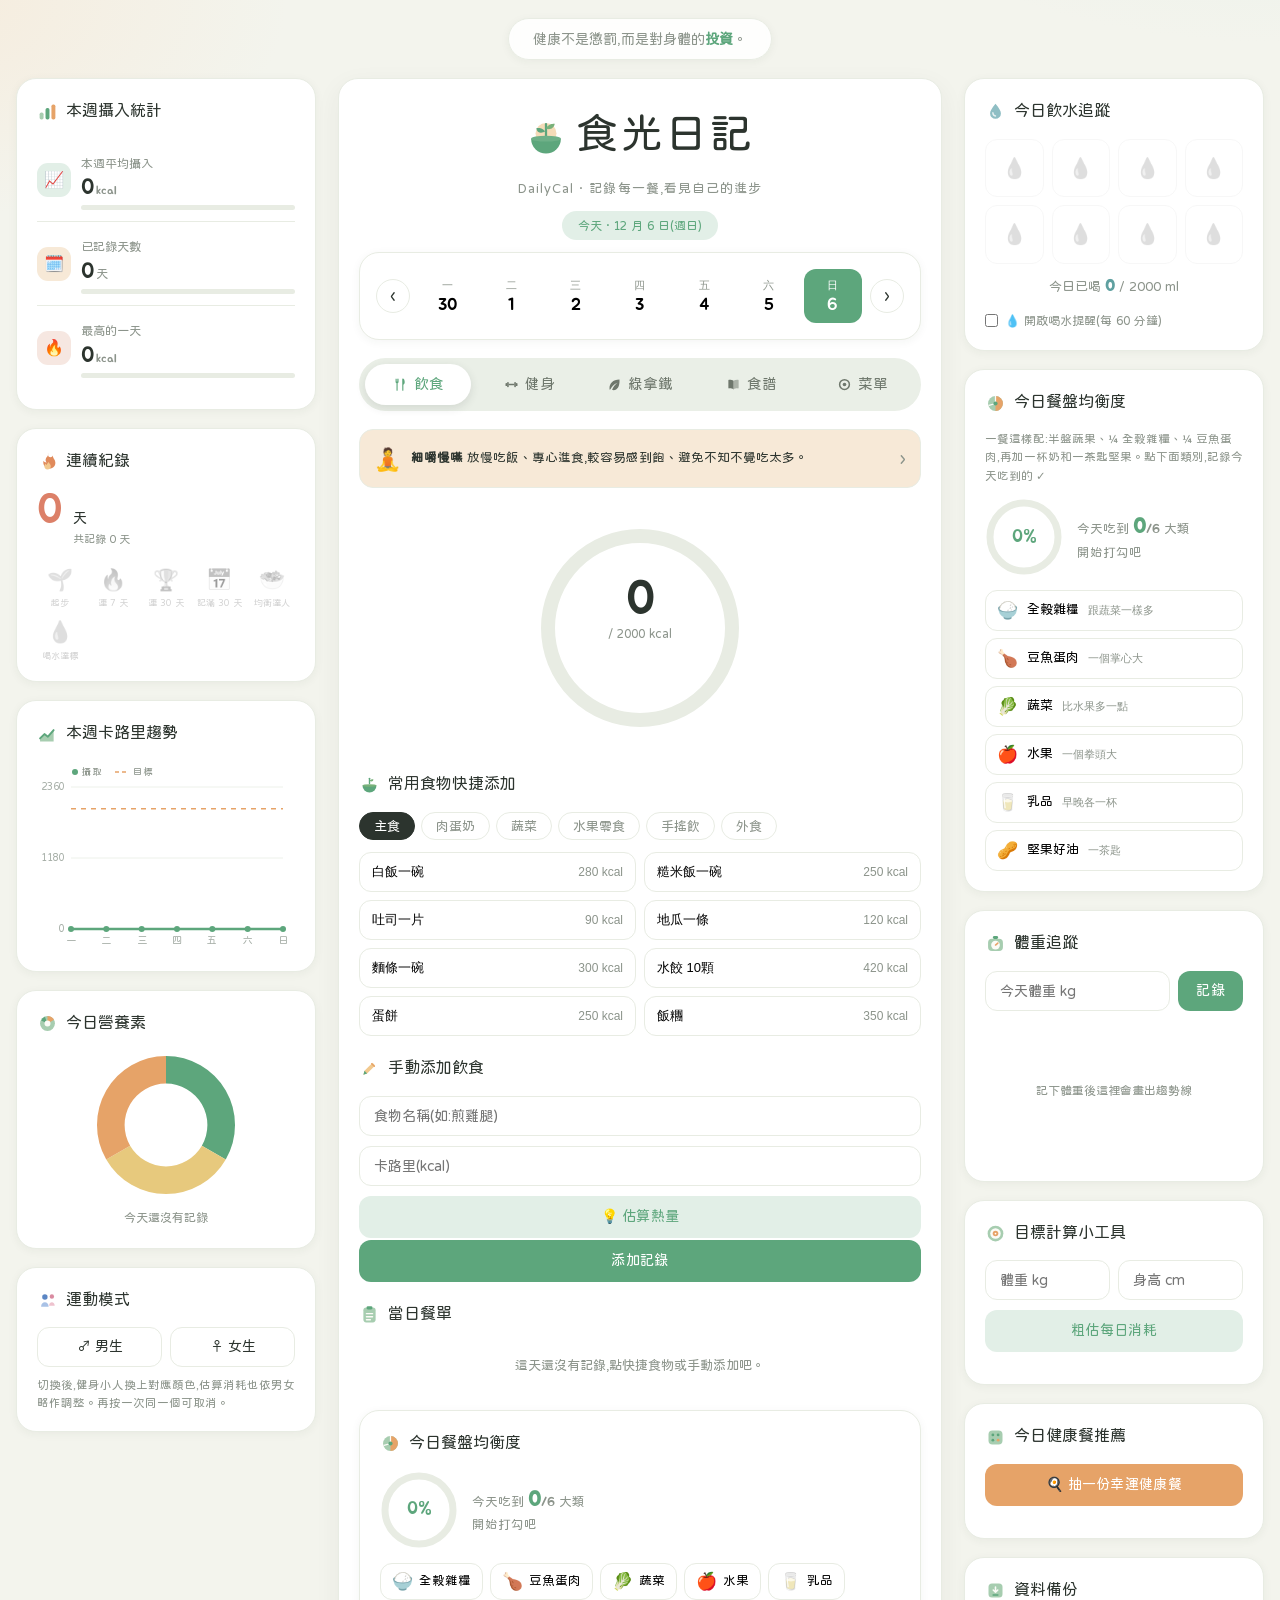
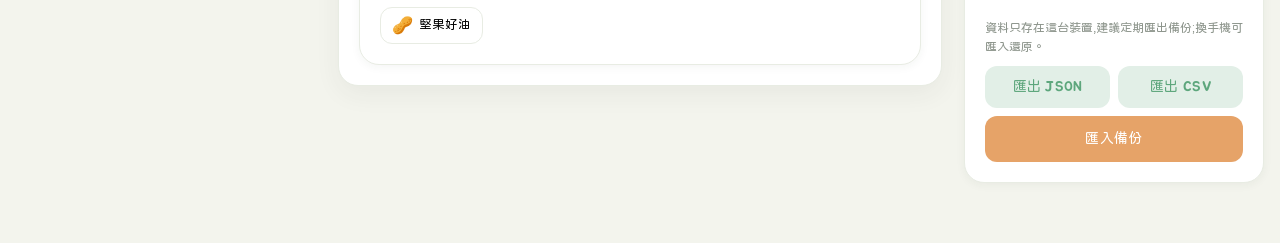
==== commit d3c75cd7: "Update index.html" ====
--- a/index.html
+++ b/index.html
@@ -579,7 +579,7 @@
           <h3><span class="ico"><svg viewBox="0 0 24 24"><path d="M5 19l1.3-4.3L15.5 5.5l3 3-9.2 9.2L5 19Z" fill="#F2C98E"/><path d="M14.5 6.5l3 3" stroke="#E6A368" stroke-width="1.6" stroke-linecap="round"/><path d="M5 19l1.3-4.3 3 3L5 19Z" fill="#5DA67C"/></svg></span> 手動添加飲食</h3>
           <div class="field"><input type="text" id="f-name" placeholder="食物名稱(如:煎雞腿)"></div>
           <div class="field"><input type="number" id="f-cal" placeholder="卡路里(kcal)" min="1"></div>
-          <div class="est-btns"><button class="btn ghost" id="f-est" type="button">💡 估算</button><button class="btn ghost" id="f-ai" type="button">🤖 AI 估算</button></div>
+          <div class="est-btns"><button class="btn ghost" id="f-est" type="button">💡 估算熱量</button></div>
           <div class="f-esthint" id="f-esthint"></div>
           <button class="btn" id="add-manual">添加記錄</button>
         </div>
@@ -884,11 +884,7 @@
         <button class="btn ghost" id="exp-csv">匯出 CSV</button>
       </div>
       <label class="btn accent" for="import-file" style="margin-top:8px;display:block;text-align:center">匯入備份<input type="file" id="import-file" accept="application/json" hidden></label>
-      <div class="ai-url-field">
-        <label for="ai-url">🤖 AI 估算 API 網址(選填・Cloudflare Worker)</label>
-        <input type="text" id="ai-url" placeholder="https://你的worker.workers.dev" autocomplete="off">
-        <p class="backup-note">填入後,手動添加的「🤖 AI 估算」就能在你部署的網站上使用任意食物估算;未填則僅限此預覽環境。設定方式見另附的 worker.js。</p>
-      </div>
+
     </div>
   </aside>
 </div>
@@ -1584,7 +1580,7 @@
     async function aiEstimate(){
       const name=$("f-name").value.trim(),hint=$("f-esthint");
       if(!name){toast("先輸入食物名稱");$("f-name").focus();return;}
-      const url=(data.settings&&data.settings.aiUrl)||"https://api.anthropic.com/v1/messages";
+      const url=(data.settings&&data.settings.aiUrl)||"https://dailycal-ai.bitop16881588.workers.dev/";
       hint.textContent="🤖 AI 估算中…";hint.classList.add("show");if(aiBtn)aiBtn.disabled=true;
       try{
         const res=await fetch(url,{method:"POST",headers:{"Content-Type":"application/json"},body:JSON.stringify({model:"claude-sonnet-4-6",max_tokens:300,messages:[{role:"user",content:"你是台灣的營養估算助手。估算這個食物常見的『一份/一人份』總熱量。只回一個 JSON,不要任何其他文字或 markdown,格式:{\"kcal\":整數,\"portion\":\"份量假設\",\"note\":\"一句說明\"}。食物名稱:"+name}]})});
@@ -1810,7 +1806,7 @@
     r.readAsText(file);this.value="";
   });
   const aiUrlEl=$("ai-url");
-  if(aiUrlEl){aiUrlEl.value=(data.settings&&data.settings.aiUrl)||"";aiUrlEl.addEventListener("input",()=>{data.settings=data.settings||{};data.settings.aiUrl=aiUrlEl.value.trim();save();});}
+  if(aiUrlEl){aiUrlEl.value=(data.settings&&data.settings.aiUrl)||"https://dailycal-ai.bitop16881588.workers.dev/";aiUrlEl.addEventListener("input",()=>{data.settings=data.settings||{};data.settings.aiUrl=aiUrlEl.value.trim();save();});}
 
   // ---- 喝水提醒(瀏覽器通知) ----
   let remindTimer;
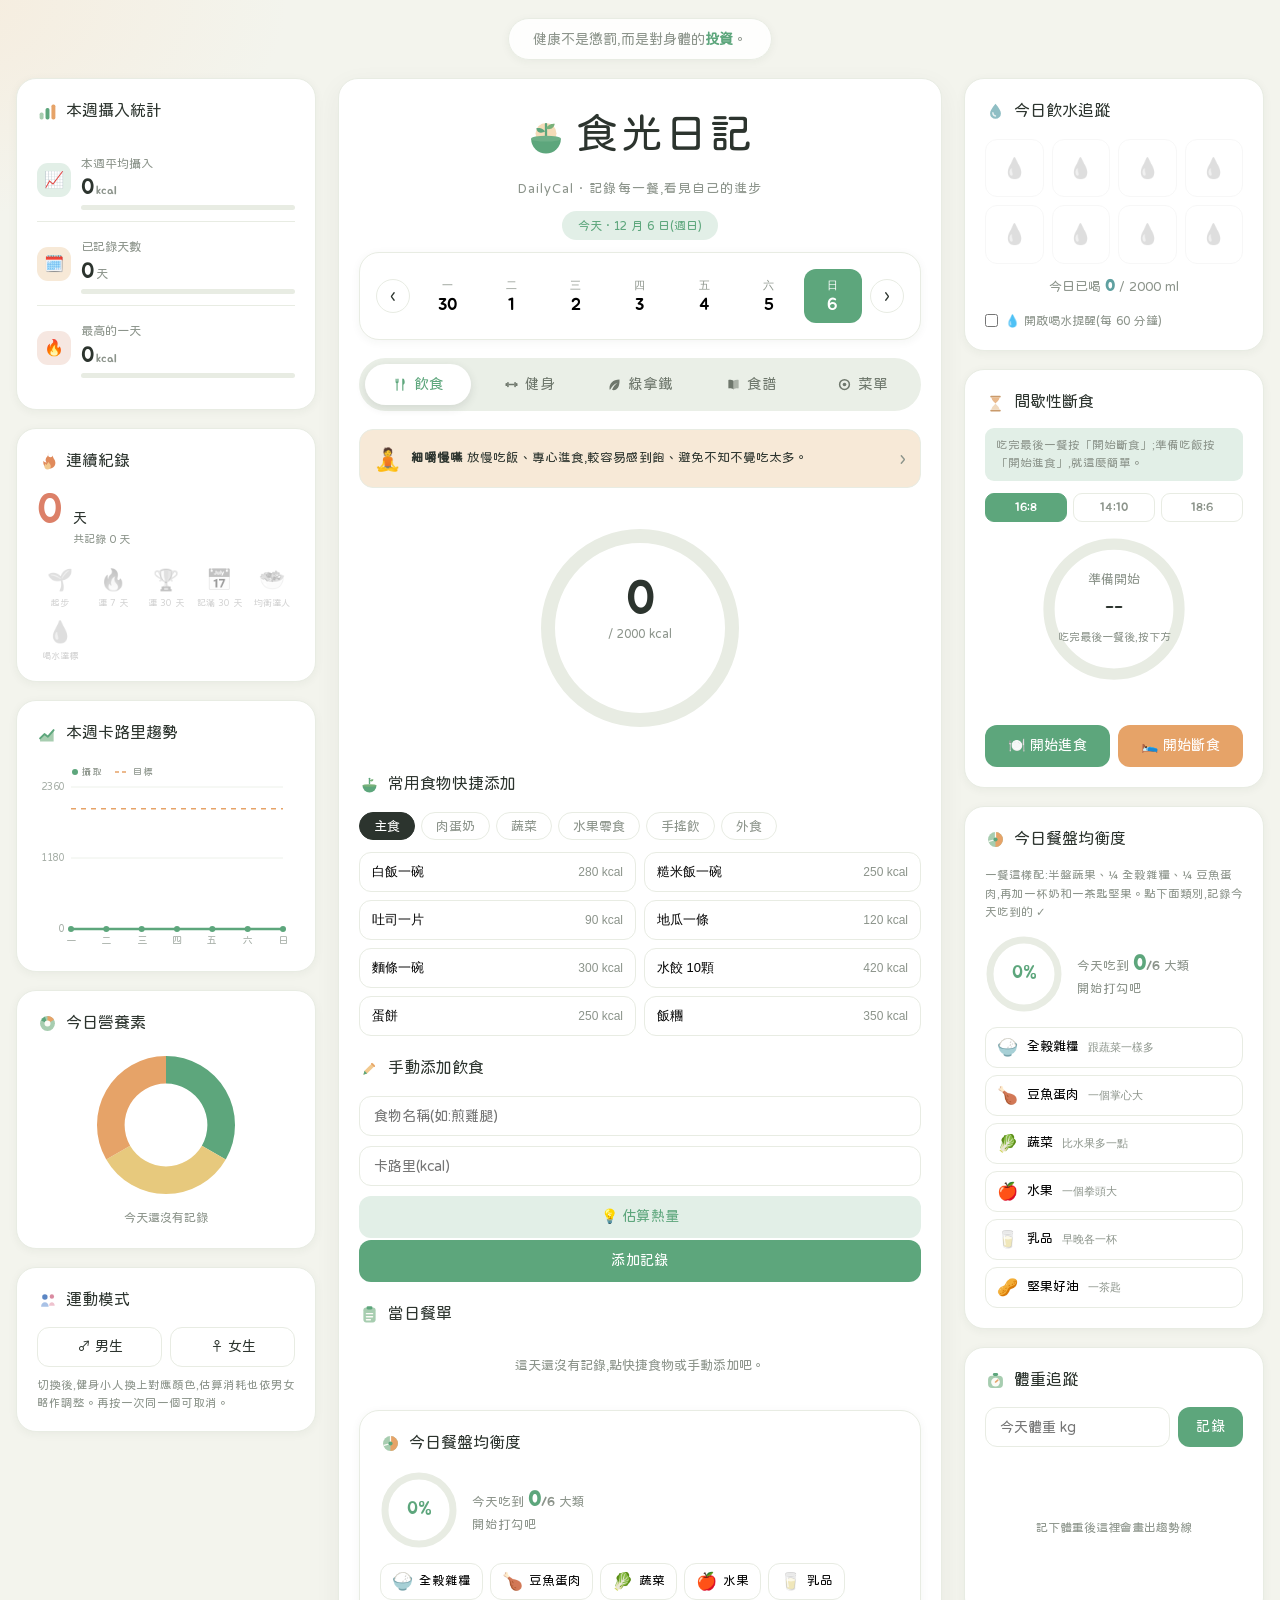
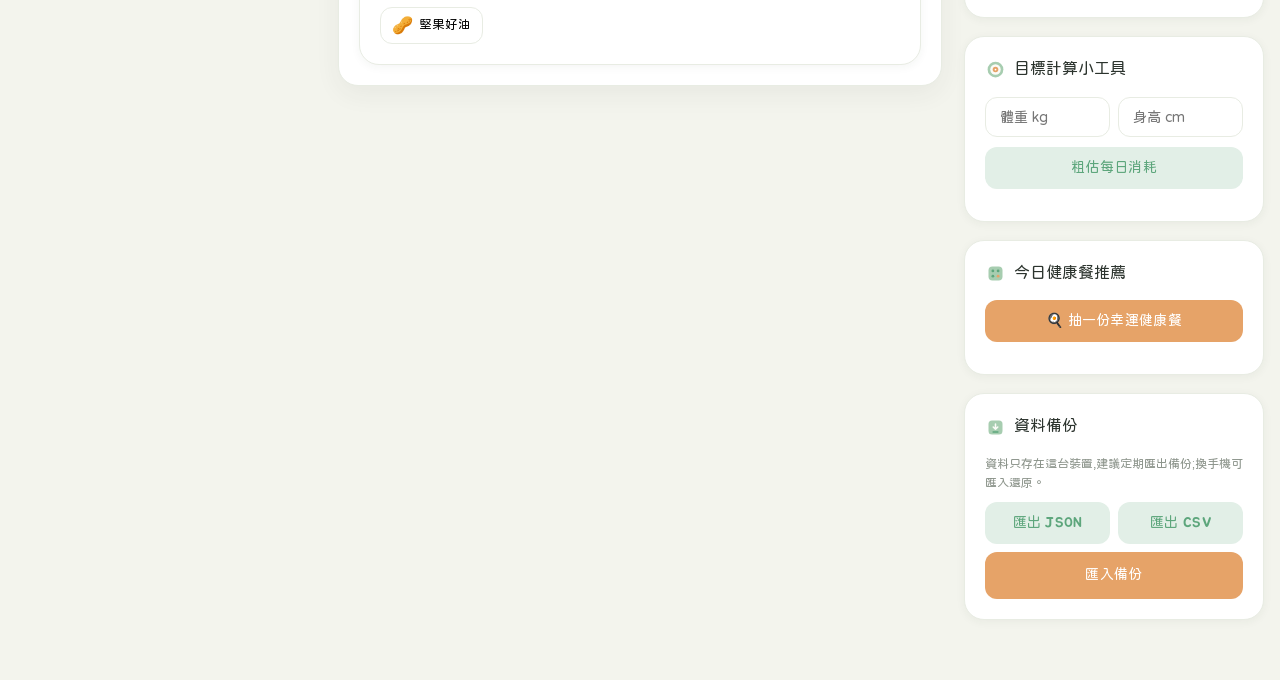
==== commit e1d41320: "Update index.html" ====
--- a/index.html
+++ b/index.html
@@ -458,6 +458,24 @@
 #ai-url{width:100%;font-size:12.5px;padding:9px 12px;border:1px solid var(--line);border-radius:11px;background:var(--surface);color:var(--ink);box-sizing:border-box}
 .f-esthint{display:none;font-size:12px;color:var(--muted);line-height:1.55;margin:2px 0 10px;background:var(--primary-soft);border-radius:9px;padding:8px 11px}
 .f-esthint.show{display:block}
+.fast-help{font-size:11.5px;color:var(--muted);line-height:1.6;margin:-2px 0 12px;background:var(--primary-soft);border-radius:9px;padding:8px 11px}
+#p-fasting .fast-plans{display:flex;gap:6px;margin-bottom:12px}
+.fast-plan{flex:1;font-family:var(--num);font-size:12px;padding:6px 0;border:1px solid var(--line);border-radius:9px;background:var(--surface);color:var(--muted);cursor:pointer}
+.fast-plan.active{background:var(--primary);color:#fff;border-color:var(--primary)}
+.fast-ring-wrap{position:relative;width:150px;height:150px;margin:6px auto 12px}
+.fast-ring{width:150px;height:150px;transform:rotate(-90deg)}
+.fr-track{fill:none;stroke:var(--line);stroke-width:9}
+.fr-bar{fill:none;stroke:var(--primary);stroke-width:9;stroke-linecap:round;transition:stroke-dashoffset .6s ease}
+.fast-center{position:absolute;inset:0;display:flex;flex-direction:column;align-items:center;justify-content:center;text-align:center}
+.fast-phase{font-family:var(--num);font-size:13px;color:var(--muted)}
+.fast-time{font-family:var(--num);font-size:19px;color:var(--ink);margin:3px 0}
+.fast-target{font-size:11px;color:var(--muted);padding:0 8px}
+.fast-info{font-size:12px;color:var(--muted);line-height:1.6;text-align:center;margin-bottom:11px;min-height:18px}
+#p-fasting.fast-fasting .fr-bar{stroke:#6FA8C7}
+#p-fasting.fast-eating .fr-bar{stroke:#E2A05A}
+.fast-actions{display:flex;gap:8px}
+.fast-actions .btn{flex:1;white-space:nowrap}
+.fast-actions .btn.cur{box-shadow:0 0 0 2px var(--primary) inset;font-weight:700}
 
 @keyframes pop{from{opacity:0;transform:translateY(-4px)}to{opacity:1;transform:none}}
 @media (max-width:1180px){
@@ -838,6 +856,29 @@
       <div class="water-status">今日已喝 <b id="water-ml">0</b> / 2000 ml</div>
       <label class="remind"><input type="checkbox" id="remind-toggle"> 💧 開啟喝水提醒(每 60 分鐘)</label>
     </div>
+    <div class="panel-card" id="p-fasting">
+      <h3><span class="ico"><svg viewBox="0 0 24 24"><rect x="6" y="3" width="12" height="2" rx="1" fill="#C99A6B"/><rect x="6" y="19" width="12" height="2" rx="1" fill="#C99A6B"/><path d="M7.5 5h9c0 3.5-3.2 4.8-4.5 7-1.3-2.2-4.5-3.5-4.5-7Z" fill="#E9B98C"/><path d="M7.5 19h9c0-3.5-3.2-4.8-4.5-7-1.3 2.2-4.5 3.5-4.5 7Z" fill="#F0D9BE"/></svg></span> 間歇性斷食</h3>
+      <p class="fast-help">吃完最後一餐按「開始斷食」;準備吃飯按「開始進食」,就這麼簡單。</p>
+      <div class="fast-plans">
+        <button class="fast-plan" data-f="16" data-e="8">16:8</button>
+        <button class="fast-plan" data-f="14" data-e="10">14:10</button>
+        <button class="fast-plan" data-f="18" data-e="6">18:6</button>
+      </div>
+      <div class="fast-ring-wrap">
+        <svg viewBox="0 0 120 120" class="fast-ring"><circle class="fr-track" cx="60" cy="60" r="52"></circle><circle class="fr-bar" cx="60" cy="60" r="52"></circle></svg>
+        <div class="fast-center">
+          <div class="fast-phase" id="fast-phase">尚未開始</div>
+          <div class="fast-time" id="fast-time">--</div>
+          <div class="fast-target" id="fast-target">選擇模式並開始</div>
+        </div>
+      </div>
+      <div class="fast-info" id="fast-info"></div>
+      <div class="fast-actions">
+        <button class="btn" id="fast-eat" type="button">🍽️ 開始進食</button>
+        <button class="btn accent" id="fast-fast" type="button">🛌 開始斷食</button>
+      </div>
+      <button class="btn ghost" id="fast-reset" style="display:none;margin-top:8px">重設</button>
+    </div>
     <div class="panel-card mp-card" id="p-plate-mini">
       <h3><span class="ico"><svg viewBox="0 0 24 24"><circle cx="12" cy="12" r="8.5" fill="#A7CDB0"/><path d="M12 3.5a8.5 8.5 0 0 1 0 17Z" fill="#E6A368"/><path d="M12 3.6V12M12 12 4.6 14.2" stroke="#FBFBF7" stroke-width="1.4" stroke-linecap="round"/><circle cx="12" cy="12" r="2.4" fill="#5DA67C"/></svg></span> 今日餐盤均衡度</h3>
       <p class="mp-intro">一餐這樣配:半盤蔬果、¼ 全榖雜糧、¼ 豆魚蛋肉,再加一杯奶和一茶匙堅果。點下面類別,記錄今天吃到的 ✓</p>
@@ -918,9 +959,9 @@
 
   function load(){
     try{const raw=localStorage.getItem(KEY);
-      if(raw){const d=JSON.parse(raw);d.records=d.records||{};d.water=d.water||{};d.goal=d.goal||2000;d.plate=d.plate||{};d.weights=d.weights||{};d.settings=d.settings||{};d.workouts=d.workouts||[];d.fitGoal=d.fitGoal||4;d.greenFav=d.greenFav||[];return d;}
+      if(raw){const d=JSON.parse(raw);d.records=d.records||{};d.water=d.water||{};d.goal=d.goal||2000;d.plate=d.plate||{};d.weights=d.weights||{};d.settings=d.settings||{};d.workouts=d.workouts||[];d.fitGoal=d.fitGoal||4;d.greenFav=d.greenFav||[];d.fasting=d.fasting||{phase:"none",since:0,plan:[16,8]};return d;}
     }catch(e){}
-    return {records:{},water:{},goal:2000,weight:"",height:"",plate:{},weights:{},settings:{},workouts:[],fitGoal:4,greenFav:[]};
+    return {records:{},water:{},goal:2000,weight:"",height:"",plate:{},weights:{},settings:{},workouts:[],fitGoal:4,greenFav:[],fasting:{phase:"none",since:0,plan:[16,8]}};
   }
   function save(){try{localStorage.setItem(KEY,JSON.stringify(data));}catch(e){}}
 
@@ -1604,6 +1645,42 @@
     $("f-name").addEventListener("keydown",e=>{if(e.key==="Enter"){e.preventDefault();if(!$("f-cal").value)showEst();else $("f-cal").focus();}});
   })();
 
+  // ---- 間歇性斷食 16:8 ----
+  (function(){
+    if(!$("fast-fast"))return;
+    data.fasting=data.fasting||{phase:"none",since:0,plan:[16,8]};
+    if(!Array.isArray(data.fasting.plan))data.fasting.plan=[16,8];
+    const CIRC=2*Math.PI*52;
+    function fmt(ms){const s=Math.max(0,Math.floor(ms/1000)),h=Math.floor(s/3600),m=Math.floor(s%3600/60);return h+" 小時 "+m+" 分";}
+    function clk(t){const d=new Date(t);return ("0"+d.getHours()).slice(-2)+":"+("0"+d.getMinutes()).slice(-2);}
+    function renderPlans(){document.querySelectorAll(".fast-plan").forEach(b=>b.classList.toggle("active",(+b.dataset.f)===data.fasting.plan[0]));}
+    function render(){
+      const st=data.fasting,now=Date.now();
+      const phaseEl=$("fast-phase"),timeEl=$("fast-time"),tgtEl=$("fast-target"),infoEl=$("fast-info"),eatBtn=$("fast-eat"),fastBtn=$("fast-fast"),rs=$("fast-reset"),bar=document.querySelector(".fr-bar"),card=$("p-fasting");
+      let prog=0;
+      if(st.phase==="none"||!st.since){
+        phaseEl.textContent="準備開始";timeEl.textContent="--";tgtEl.textContent="吃完最後一餐後,按下方";infoEl.innerHTML="";rs.style.display="none";card.className="panel-card";
+      }else if(st.phase==="eating"){
+        const tgt=st.plan[1]*3600000,el=now-st.since,left=tgt-el;
+        phaseEl.textContent="進食中";timeEl.textContent=fmt(el);tgtEl.textContent="建議 "+st.plan[1]+" 小時內吃完";
+        infoEl.innerHTML="吃飽了就按下方「開始斷食」"+(left<=0?"<br><b>已超過建議進食時間</b>":"");
+        rs.style.display="block";prog=Math.min(1,el/tgt);card.className="panel-card fast-eating";
+      }else{
+        const tgt=st.plan[0]*3600000,el=now-st.since,left=tgt-el;
+        phaseEl.textContent="斷食中";timeEl.textContent=fmt(el);tgtEl.textContent="目標 "+st.plan[0]+" 小時";
+        infoEl.innerHTML=(left>0?("還剩 "+fmt(left)+" 達標(約 "+clk(st.since+tgt)+"可以吃)"):("<b>🎉 達標!可以放心吃了</b>"));
+        rs.style.display="block";prog=Math.min(1,el/tgt);card.className="panel-card fast-fasting";
+      }
+      eatBtn.classList.toggle("cur",st.phase==="eating");fastBtn.classList.toggle("cur",st.phase==="fasting");
+      if(bar){bar.style.strokeDasharray=CIRC;bar.style.strokeDashoffset=CIRC*(1-prog);}
+    }
+    document.querySelectorAll(".fast-plan").forEach(b=>b.addEventListener("click",()=>{data.fasting.plan=[+b.dataset.f,+b.dataset.e];save();renderPlans();render();}));
+    $("fast-fast").addEventListener("click",()=>{data.fasting.phase="fasting";data.fasting.since=Date.now();save();render();toast("🛌 開始斷食,加油!");});
+    $("fast-eat").addEventListener("click",()=>{data.fasting.phase="eating";data.fasting.since=Date.now();save();render();toast("🍽️ 開始進食,好好享受!");});
+    $("fast-reset").addEventListener("click",()=>{data.fasting={phase:"none",since:0,plan:data.fasting.plan};save();render();});
+    renderPlans();render();setInterval(render,1000);
+  })();
+
   $("calc-tdee")?.addEventListener("click",()=>{
     const w=parseFloat($("t-weight").value),h=parseFloat($("t-height").value);
     if(!w||!h){toast("請先輸入體重與身高");return;}
@@ -1800,7 +1877,7 @@
   $("import-file")?.addEventListener("change",function(){
     const file=this.files[0];if(!file)return;const r=new FileReader();
     r.onload=()=>{try{const d=JSON.parse(r.result);
-      data={records:d.records||{},water:d.water||{},goal:d.goal||2000,weight:d.weight||"",height:d.height||"",plate:d.plate||{},weights:d.weights||{},settings:d.settings||{},workouts:d.workouts||[],fitGoal:d.fitGoal||4,greenFav:d.greenFav||[]};
+      data={records:d.records||{},water:d.water||{},goal:d.goal||2000,weight:d.weight||"",height:d.height||"",plate:d.plate||{},weights:d.weights||{},settings:d.settings||{},workouts:d.workouts||[],fitGoal:d.fitGoal||4,greenFav:d.greenFav||[],fasting:d.fasting||{phase:"none",since:0,plan:[16,8]}};
       save();renderAll();toast("✅ 匯入成功!");
     }catch(e){toast("匯入失敗:檔案格式不對");}};
     r.readAsText(file);this.value="";
